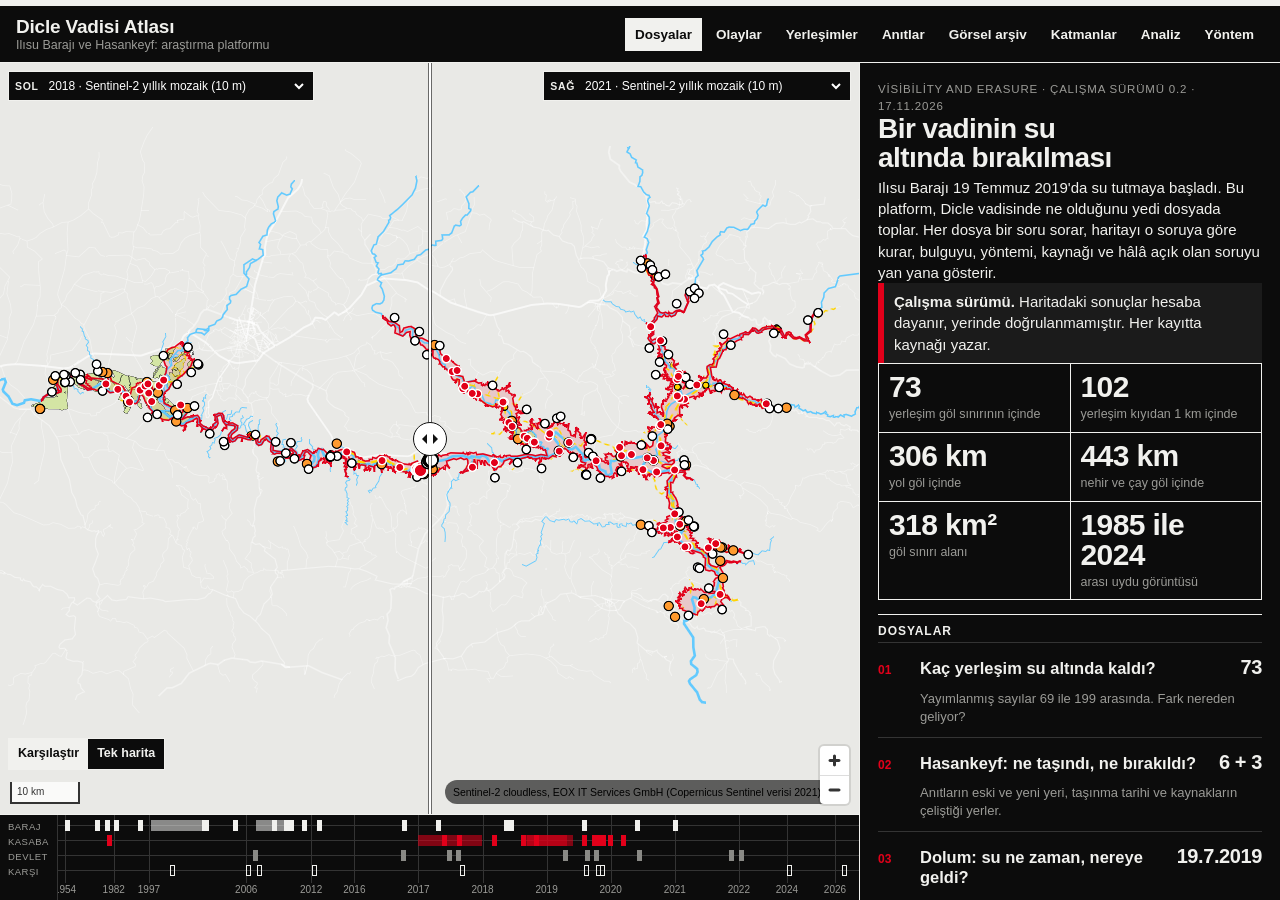
==== harita/index.html @ e5828f81 "Onbellek surumu Co-Authored-By: Claude Fable 5.2 <noreply@anthropic.com> Claude-Session: https://cla" ====
<!DOCTYPE html>
<html lang="tr">
<head>
<meta charset="utf-8">
<meta name="viewport" content="width=device-width, initial-scale=1">
<meta name="robots" content="noindex, nofollow, noarchive">
<meta name="googlebot" content="noindex, nofollow">
<title>Dicle Vadisi Atlası: Ilısu ve Hasankeyf, önce ve sonra</title>
<meta name="description" content="Ilısu Barajı'nın Dicle vadisinde su altında bıraktığı yerleşimler, yollar, tarım alanları ve arkeolojik alanlar. Uydu görüntüleriyle önce ve sonra karşılaştırması.">
<link rel="stylesheet" href="vendor/maplibre-gl.css">
<link rel="stylesheet" href="style.css?v=2">
</head>
<body>
<header class="top">
  <div class="brand"><b>Dicle Vadisi Atlası</b><span>Ilısu Barajı ve Hasankeyf: araştırma platformu</span></div>
  <nav id="nav" aria-label="Bölümler">
    <a href="#dosyalar">Dosyalar</a><a href="#olaylar">Olaylar</a><a href="#yerlesimler">Yerleşimler</a><a href="#anitlar">Anıtlar</a><a href="#arsiv">Görsel arşiv</a><a href="#katmanlar">Katmanlar</a><a href="#analiz">Analiz</a><a href="#kaynaklar">Yöntem</a>
  </nav>
</header>

<main class="app">
  <section class="mapwrap" aria-label="Harita">
    <div id="maps">
      <div id="mapA" class="map"></div>
      <div id="mapB" class="map"></div>
      <div id="split" role="slider" aria-label="Önce ve sonra ayırıcı" tabindex="0"><i></i></div>
      <div class="tag tagA"><label for="imA">Sol</label><select id="imA"></select></div>
      <div class="tag tagB"><label for="imB">Sağ</label><select id="imB"></select></div>
      <div class="mode"><button type="button" id="m-kars" aria-pressed="true">Karşılaştır</button><button type="button" id="m-tek" aria-pressed="false">Tek harita</button></div>
    </div>
    <div id="zc" aria-label="Zaman çizgisi"><div id="zc-lab"></div><div id="zc-in"></div></div>
  </section>

  <aside class="side" id="side">
    <section id="kart" class="kart" hidden></section>
    <section id="p-dosyalar" class="panel">
      <div id="d-liste">
        <p class="eyebrow">Visibility and Erasure · Çalışma sürümü 0.2 · 17.11.2026</p>
        <h1>Bir vadinin su altında bırakılması</h1>
        <p>Ilısu Barajı 19 Temmuz 2019'da su tutmaya başladı. Bu platform, Dicle vadisinde ne olduğunu yedi dosyada toplar. Her dosya bir soru sorar, haritayı o soruya göre kurar, bulguyu, yöntemi, kaynağı ve hâlâ açık olan soruyu yan yana gösterir.</p>
        <p class="warn"><b>Çalışma sürümü.</b> Haritadaki sonuçlar hesaba dayanır, yerinde doğrulanmamıştır. Her kayıtta kaynağı yazar.</p>
        <div id="ozet" class="nums"></div>
        <h2>Dosyalar</h2>
        <div id="dos" class="dos"></div>
        <h2>Yerler</h2>
        <div id="tur" class="chips"></div>
      </div>
      <div id="d-detay" hidden></div>
    </section>

    <section id="p-olaylar" class="panel" hidden>
      <h1>Olaylar</h1>
      <p class="small">1954'ten bugüne tarihli ve kaynaklı kayıtlar. Bir olaya dokununca harita o yere ve o yılın görüntüsüne geçer. Aynı kayıtlar haritanın altındaki zaman çizgisinde durur.</p>
      <div id="o-serit" class="chips"></div>
      <ol id="o-liste" class="kron"></ol>
      <ol id="kron" hidden></ol>
    </section>

    <section id="p-anitlar" class="panel" hidden>
      <h1>Anıtlar</h1>
      <p class="small">Hasankeyf'te taşınan, kısmen taşınan ve yerinde bırakılan yapılar. Kırmızı nokta eski yer, beyaz nokta yeni yer, çizgi taşınma hattı.</p>
      <div id="an-ozet" class="nums"></div>
      <h2>Taşınma mesafesi, kuş uçuşu</h2><div id="an-mes" class="bars"></div>
      <h2>Taşınan ve bırakılan yapılar</h2><ul id="an-liste" class="liste"></ul>
      <h2>Yerinde kalan alanlar ve yapılar</h2><ul id="an-yer" class="liste"></ul>
    </section>

    <section id="p-arsiv" class="panel" hidden>
      <h1>Görsel arşiv</h1>
      <p class="small">Baraj ve Hasankeyf üzerine üretilmiş görüntülerin kaydı: devletin tanıtım filmleri, basın fotoğrafları, aktivist ve sanatçı işleri, uydu görüntüleri. Küçük görseller yalnızca tanıma amaçlıdır, hakları üreticilerine aittir.</p>
      <div class="filters">
        <input id="k-ara" type="search" placeholder="Başlık, üretici ya da not ara" aria-label="Arşivde ara">
        <select id="k-kat" aria-label="Küme"><option value="">Bütün kümeler</option></select>
        <select id="k-don" aria-label="Dönem"><option value="">Bütün yıllar</option><option value="0-2005">2005 ve öncesi</option><option value="2006-2016">2006 ile 2016</option><option value="2017-2018">2017 ile 2018</option><option value="2019-2020">2019 ile 2020</option><option value="2021-2100">2021 ve sonrası</option></select>
      </div>
      <p class="small" id="k-say"></p>
      <div id="k-grid" class="grid"></div>
      <button type="button" id="k-daha" class="btn">Daha fazla göster</button>
    </section>

    <section id="p-katmanlar" class="panel" hidden>
      <h1>Katmanlar</h1>
      <h2>Veri katmanları</h2>
      <div id="katlist" class="katlist"></div>
      <h2>Uydu görüntüsü ve altlık</h2>
      <p class="small">Sol ve sağ taraf için ayrı ayrı seçilir. Haritanın üstündeki menülerle aynıdır.</p>
      <div id="imlist" class="imlist"></div>
    </section>

    <section id="p-yerlesimler" class="panel" hidden>
      <h1>Yerleşimler</h1>
      <div class="filters">
        <input id="ara" type="search" placeholder="Ad ya da eski ad ara" aria-label="Yerleşim ara">
        <select id="f-il" aria-label="İl"><option value="">Bütün iller</option></select>
        <select id="f-r" aria-label="Göle göre konum"><option value="gol_icinde">Göl sınırı içinde</option><option value="kiyi_1km">Kıyıdan 1 km içinde</option><option value="kiyi_3km">1 ile 3 km arası</option><option value="">Hepsi</option></select>
      </div>
      <p class="small" id="say"></p>
      <ul id="liste" class="liste"></ul>
    </section>

    <section id="p-analiz" class="panel" hidden>
      <h1>Analiz</h1>
      <h2>Göl sınırı içindeki yerleşimler, illere göre</h2><div id="a-il" class="bars"></div>
      <h2>Arazi yüksekliği dağılımı</h2><p class="small">Göl sınırı içindeki yerleşim noktalarının dolum öncesi arazi yüksekliği. Normal su kotu 525 m.</p><div id="a-h" class="bars"></div>
      <h2>Göl sınırı içinde su yüzeyi, yıllara göre</h2><p class="small">Kaba tahmin. Sentinel-2 yıllık mozaiklerinde göl sınırı içindeki koyu yüzeyin payı ölçüldü. Dolumdan önceki yüzde 8 ile 9, nehir yatağı ve gölgelerdir. 2019 mozaiği ağırlıklı olarak dolum öncesi karelerden oluşur. 2021'deki düşüş kurak yılla uyumlu görünüyor. Yıllık mozaik tek bir günü göstermez, kesin ölçüm için tarihli görüntü ve kızılötesi bant gerekir.</p><div id="a-suyil" class="bars"></div>
      <h2>Göl içinde kalan su yolları</h2><div id="a-su" class="bars"></div>
      <h2>Göl içinde kalan yollar</h2><p class="small">Ağustos 2022 haritasında hâlâ çizili duran yolların göl sınırı içindeki uzunluğu.</p><div id="a-yol" class="bars"></div>
      <h2>Göl içinde kalan arazi kullanımı</h2><p class="small">Haritalanmış alanlar. Gerçek kayıp bundan büyüktür, çünkü her tarla çizilmiş değil.</p><div id="a-arazi" class="bars"></div>
      <h2>Görsel arşiv, kümelere göre</h2><div id="a-kkat" class="bars"></div>
      <h2>Görsel arşiv, dönemlere göre</h2><p class="small">Tarihi bilinen kayıtlar.</p><div id="a-kdon" class="bars"></div>
      <h2>Olaylar, şeritlere göre</h2><div id="a-oser" class="bars"></div>
      <h2>Kaç yerleşim etkilendi? Kaynaklar uyuşmuyor</h2>
      <p class="small">Aynı baraj için yayımlanmış sayılar. Fark, neyin yerleşim sayıldığına ve boşaltılmış köylerin sayıma girip girmediğine bağlı.</p>
      <table class="tbl" id="a-say"></table>
    </section>

    <section id="p-kaynaklar" class="panel" hidden>
      <h1>Yöntem ve kaynaklar</h1>
      <h2>Yöntem</h2>
      <p>Göl sınırı poligonu, yerleşim noktaları ve harita katmanlarıyla kesiştirildi. Her yerleşim için sınırın içinde mi, değilse sınıra kaç metre uzakta olduğu hesaplandı. Yollar ve su yolları için sınır içinde kalan uzunluk, alanlar için içeride kalan pay hesaplandı.</p>
      <h2>Sınırlar</h2>
      <ul>
        <li>Yerleşim koordinatları eski topoğrafik haritalardan derlenmiştir, bir kısmı 1 km'ye kadar kayabilir.</li>
        <li>Aynı köy iki ayrı adla iki kez geçebilir. Mezralar ve terk edilmiş yerler de sayılır.</li>
        <li>Diğer adlar derleme veridir. Dil ve köken bilgisi içermez.</li>
        <li>Göl sınırı katmanının kaynağı belirsizdir. Hesaplanan alanı 318 km², resmi rakam 313 km².</li>
        <li>Yol ve arazi katmanları gönüllü haritalamaya dayanır, eksiktir.</li>
        <li>Anıt konumları gönüllü haritalamadan alınmıştır, yerinde doğrulanmamıştır.</li>
        <li>Olay tarihleri yayımlanmış kaynaklardan derlenmiştir. Kaynakların uyuşmadığı yerde kayıtta not vardır.</li>
        <li>Görüşmeler ve araştırmacının saha konumları, onay süreci tamamlanana kadar yayımlanmaz.</li>
        <li>Yüksek çözünürlüklü arşiv görüntülerinde tarih, görüntünün çekim tarihi değil yayın tarihidir.</li>
      </ul>
      <h2>Veri kaynakları</h2>
      <ul id="src"></ul>
      <h2>Künye</h2>
      <p>Yelta Köm, doktora araştırması, Bauhaus-Universität Weimar. Atlas çalışma sürümüdür, atıf yapmadan önce yazara danışın.</p>
    </section>
  </aside>
</main>

<script src="vendor/maplibre-gl.js"></script>
<script src="app.js?v=2"></script>
<script src="platform.js?v=2"></script>
</body>
</html>
---- harita/vendor/maplibre-gl.css ----
.maplibregl-map{font:12px/20px Helvetica Neue,Arial,Helvetica,sans-serif;overflow:hidden;position:relative;-webkit-tap-highlight-color:rgb(0 0 0/0)}.maplibregl-canvas{left:0;position:absolute;top:0}.maplibregl-map:fullscreen{height:100%;width:100%}.maplibregl-ctrl-group button.maplibregl-ctrl-compass{touch-action:none}.maplibregl-canvas-container.maplibregl-interactive,.maplibregl-ctrl-group button.maplibregl-ctrl-compass{cursor:grab;-webkit-user-select:none;-moz-user-select:none;user-select:none}.maplibregl-canvas-container.maplibregl-interactive.maplibregl-track-pointer{cursor:pointer}.maplibregl-canvas-container.maplibregl-interactive:active,.maplibregl-ctrl-group button.maplibregl-ctrl-compass:active{cursor:grabbing}.maplibregl-canvas-container.maplibregl-touch-zoom-rotate,.maplibregl-canvas-container.maplibregl-touch-zoom-rotate .maplibregl-canvas{touch-action:pan-x pan-y}.maplibregl-canvas-container.maplibregl-touch-drag-pan,.maplibregl-canvas-container.maplibregl-touch-drag-pan .maplibregl-canvas{touch-action:pinch-zoom}.maplibregl-canvas-container.maplibregl-touch-zoom-rotate.maplibregl-touch-drag-pan,.maplibregl-canvas-container.maplibregl-touch-zoom-rotate.maplibregl-touch-drag-pan .maplibregl-canvas{touch-action:none}.maplibregl-canvas-container.maplibregl-touch-drag-pan.maplibregl-cooperative-gestures,.maplibregl-canvas-container.maplibregl-touch-drag-pan.maplibregl-cooperative-gestures .maplibregl-canvas{touch-action:pan-x pan-y}.maplibregl-ctrl-bottom-left,.maplibregl-ctrl-bottom-right,.maplibregl-ctrl-top-left,.maplibregl-ctrl-top-right{pointer-events:none;position:absolute;z-index:2}.maplibregl-ctrl-top-left{left:0;top:0}.maplibregl-ctrl-top-right{right:0;top:0}.maplibregl-ctrl-bottom-left{bottom:0;left:0}.maplibregl-ctrl-bottom-right{bottom:0;right:0}.maplibregl-ctrl{clear:both;pointer-events:auto;transform:translate(0)}.maplibregl-ctrl-top-left .maplibregl-ctrl{float:left;margin:10px 0 0 10px}.maplibregl-ctrl-top-right .maplibregl-ctrl{float:right;margin:10px 10px 0 0}.maplibregl-ctrl-bottom-left .maplibregl-ctrl{float:left;margin:0 0 10px 10px}.maplibregl-ctrl-bottom-right .maplibregl-ctrl{float:right;margin:0 10px 10px 0}.maplibregl-ctrl-group{background:#fff;border-radius:4px}.maplibregl-ctrl-group:not(:empty){box-shadow:0 0 0 2px rgba(0,0,0,.1)}@media (forced-colors:active){.maplibregl-ctrl-group:not(:empty){box-shadow:0 0 0 2px ButtonText}}.maplibregl-ctrl-group button{background-color:transparent;border:0;box-sizing:border-box;cursor:pointer;display:block;height:29px;outline:none;padding:0;width:29px}.maplibregl-ctrl-group button+button{border-top:1px solid #ddd}.maplibregl-ctrl button .maplibregl-ctrl-icon{background-position:50%;background-repeat:no-repeat;display:block;height:100%;width:100%}@media (forced-colors:active){.maplibregl-ctrl-icon{background-color:transparent}.maplibregl-ctrl-group button+button{border-top:1px solid ButtonText}}.maplibregl-ctrl button::-moz-focus-inner{border:0;padding:0}.maplibregl-ctrl-attrib-button:focus,.maplibregl-ctrl-group button:focus{box-shadow:0 0 2px 2px #0096ff}.maplibregl-ctrl button:disabled{cursor:not-allowed}.maplibregl-ctrl button:disabled .maplibregl-ctrl-icon{opacity:.25}.maplibregl-ctrl button:not(:disabled):hover{background-color:rgb(0 0 0/5%)}.maplibregl-ctrl-group button:focus:focus-visible{box-shadow:0 0 2px 2px #0096ff}.maplibregl-ctrl-group button:focus:not(:focus-visible){box-shadow:none}.maplibregl-ctrl-group button:focus:first-child{border-radius:4px 4px 0 0}.maplibregl-ctrl-group button:focus:last-child{border-radius:0 0 4px 4px}.maplibregl-ctrl-group button:focus:only-child{border-radius:inherit}.maplibregl-ctrl button.maplibregl-ctrl-zoom-out .maplibregl-ctrl-icon{background-image:url("data:image/svg+xml;charset=utf-8,%3Csvg xmlns='http://www.w3.org/2000/svg' width='29' height='29' fill='%23333' viewBox='0 0 29 29'%3E%3Cpath d='M10 13c-.75 0-1.5.75-1.5 1.5S9.25 16 10 16h9c.75 0 1.5-.75 1.5-1.5S19.75 13 19 13z'/%3E%3C/svg%3E")}.maplibregl-ctrl button.maplibregl-ctrl-zoom-in .maplibregl-ctrl-icon{background-image:url("data:image/svg+xml;charset=utf-8,%3Csvg xmlns='http://www.w3.org/2000/svg' width='29' height='29' fill='%23333' viewBox='0 0 29 29'%3E%3Cpath d='M14.5 8.5c-.75 0-1.5.75-1.5 1.5v3h-3c-.75 0-1.5.75-1.5 1.5S9.25 16 10 16h3v3c0 .75.75 1.5 1.5 1.5S16 19.75 16 19v-3h3c.75 0 1.5-.75 1.5-1.5S19.75 13 19 13h-3v-3c0-.75-.75-1.5-1.5-1.5'/%3E%3C/svg%3E")}@media (forced-colors:active){.maplibregl-ctrl button.maplibregl-ctrl-zoom-out .maplibregl-ctrl-icon{background-image:url("data:image/svg+xml;charset=utf-8,%3Csvg xmlns='http://www.w3.org/2000/svg' width='29' height='29' fill='%23fff' viewBox='0 0 29 29'%3E%3Cpath d='M10 13c-.75 0-1.5.75-1.5 1.5S9.25 16 10 16h9c.75 0 1.5-.75 1.5-1.5S19.75 13 19 13z'/%3E%3C/svg%3E")}.maplibregl-ctrl button.maplibregl-ctrl-zoom-in .maplibregl-ctrl-icon{background-image:url("data:image/svg+xml;charset=utf-8,%3Csvg xmlns='http://www.w3.org/2000/svg' width='29' height='29' fill='%23fff' viewBox='0 0 29 29'%3E%3Cpath d='M14.5 8.5c-.75 0-1.5.75-1.5 1.5v3h-3c-.75 0-1.5.75-1.5 1.5S9.25 16 10 16h3v3c0 .75.75 1.5 1.5 1.5S16 19.75 16 19v-3h3c.75 0 1.5-.75 1.5-1.5S19.75 13 19 13h-3v-3c0-.75-.75-1.5-1.5-1.5'/%3E%3C/svg%3E")}}@media (forced-colors:active) and (prefers-color-scheme:light){.maplibregl-ctrl button.maplibregl-ctrl-zoom-out .maplibregl-ctrl-icon{background-image:url("data:image/svg+xml;charset=utf-8,%3Csvg xmlns='http://www.w3.org/2000/svg' width='29' height='29' viewBox='0 0 29 29'%3E%3Cpath d='M10 13c-.75 0-1.5.75-1.5 1.5S9.25 16 10 16h9c.75 0 1.5-.75 1.5-1.5S19.75 13 19 13z'/%3E%3C/svg%3E")}.maplibregl-ctrl button.maplibregl-ctrl-zoom-in .maplibregl-ctrl-icon{background-image:url("data:image/svg+xml;charset=utf-8,%3Csvg xmlns='http://www.w3.org/2000/svg' width='29' height='29' viewBox='0 0 29 29'%3E%3Cpath d='M14.5 8.5c-.75 0-1.5.75-1.5 1.5v3h-3c-.75 0-1.5.75-1.5 1.5S9.25 16 10 16h3v3c0 .75.75 1.5 1.5 1.5S16 19.75 16 19v-3h3c.75 0 1.5-.75 1.5-1.5S19.75 13 19 13h-3v-3c0-.75-.75-1.5-1.5-1.5'/%3E%3C/svg%3E")}}.maplibregl-ctrl button.maplibregl-ctrl-fullscreen .maplibregl-ctrl-icon{background-image:url("data:image/svg+xml;charset=utf-8,%3Csvg xmlns='http://www.w3.org/2000/svg' width='29' height='29' fill='%23333' viewBox='0 0 29 29'%3E%3Cpath d='M24 16v5.5c0 1.75-.75 2.5-2.5 2.5H16v-1l3-1.5-4-5.5 1-1 5.5 4 1.5-3zM6 16l1.5 3 5.5-4 1 1-4 5.5 3 1.5v1H7.5C5.75 24 5 23.25 5 21.5V16zm7-11v1l-3 1.5 4 5.5-1 1-5.5-4L6 13H5V7.5C5 5.75 5.75 5 7.5 5zm11 2.5c0-1.75-.75-2.5-2.5-2.5H16v1l3 1.5-4 5.5 1 1 5.5-4 1.5 3h1z'/%3E%3C/svg%3E")}.maplibregl-ctrl button.maplibregl-ctrl-shrink .maplibregl-ctrl-icon{background-image:url("data:image/svg+xml;charset=utf-8,%3Csvg xmlns='http://www.w3.org/2000/svg' width='29' height='29' viewBox='0 0 29 29'%3E%3Cpath d='M18.5 16c-1.75 0-2.5.75-2.5 2.5V24h1l1.5-3 5.5 4 1-1-4-5.5 3-1.5v-1zM13 18.5c0-1.75-.75-2.5-2.5-2.5H5v1l3 1.5L4 24l1 1 5.5-4 1.5 3h1zm3-8c0 1.75.75 2.5 2.5 2.5H24v-1l-3-1.5L25 5l-1-1-5.5 4L17 5h-1zM10.5 13c1.75 0 2.5-.75 2.5-2.5V5h-1l-1.5 3L5 4 4 5l4 5.5L5 12v1z'/%3E%3C/svg%3E")}@media (forced-colors:active){.maplibregl-ctrl button.maplibregl-ctrl-fullscreen .maplibregl-ctrl-icon{background-image:url("data:image/svg+xml;charset=utf-8,%3Csvg xmlns='http://www.w3.org/2000/svg' width='29' height='29' fill='%23fff' viewBox='0 0 29 29'%3E%3Cpath d='M24 16v5.5c0 1.75-.75 2.5-2.5 2.5H16v-1l3-1.5-4-5.5 1-1 5.5 4 1.5-3zM6 16l1.5 3 5.5-4 1 1-4 5.5 3 1.5v1H7.5C5.75 24 5 23.25 5 21.5V16zm7-11v1l-3 1.5 4 5.5-1 1-5.5-4L6 13H5V7.5C5 5.75 5.75 5 7.5 5zm11 2.5c0-1.75-.75-2.5-2.5-2.5H16v1l3 1.5-4 5.5 1 1 5.5-4 1.5 3h1z'/%3E%3C/svg%3E")}.maplibregl-ctrl button.maplibregl-ctrl-shrink .maplibregl-ctrl-icon{background-image:url("data:image/svg+xml;charset=utf-8,%3Csvg xmlns='http://www.w3.org/2000/svg' width='29' height='29' fill='%23fff' viewBox='0 0 29 29'%3E%3Cpath d='M18.5 16c-1.75 0-2.5.75-2.5 2.5V24h1l1.5-3 5.5 4 1-1-4-5.5 3-1.5v-1zM13 18.5c0-1.75-.75-2.5-2.5-2.5H5v1l3 1.5L4 24l1 1 5.5-4 1.5 3h1zm3-8c0 1.75.75 2.5 2.5 2.5H24v-1l-3-1.5L25 5l-1-1-5.5 4L17 5h-1zM10.5 13c1.75 0 2.5-.75 2.5-2.5V5h-1l-1.5 3L5 4 4 5l4 5.5L5 12v1z'/%3E%3C/svg%3E")}}@media (forced-colors:active) and (prefers-color-scheme:light){.maplibregl-ctrl button.maplibregl-ctrl-fullscreen .maplibregl-ctrl-icon{background-image:url("data:image/svg+xml;charset=utf-8,%3Csvg xmlns='http://www.w3.org/2000/svg' width='29' height='29' viewBox='0 0 29 29'%3E%3Cpath d='M24 16v5.5c0 1.75-.75 2.5-2.5 2.5H16v-1l3-1.5-4-5.5 1-1 5.5 4 1.5-3zM6 16l1.5 3 5.5-4 1 1-4 5.5 3 1.5v1H7.5C5.75 24 5 23.25 5 21.5V16zm7-11v1l-3 1.5 4 5.5-1 1-5.5-4L6 13H5V7.5C5 5.75 5.75 5 7.5 5zm11 2.5c0-1.75-.75-2.5-2.5-2.5H16v1l3 1.5-4 5.5 1 1 5.5-4 1.5 3h1z'/%3E%3C/svg%3E")}.maplibregl-ctrl button.maplibregl-ctrl-shrink .maplibregl-ctrl-icon{background-image:url("data:image/svg+xml;charset=utf-8,%3Csvg xmlns='http://www.w3.org/2000/svg' width='29' height='29' viewBox='0 0 29 29'%3E%3Cpath d='M18.5 16c-1.75 0-2.5.75-2.5 2.5V24h1l1.5-3 5.5 4 1-1-4-5.5 3-1.5v-1zM13 18.5c0-1.75-.75-2.5-2.5-2.5H5v1l3 1.5L4 24l1 1 5.5-4 1.5 3h1zm3-8c0 1.75.75 2.5 2.5 2.5H24v-1l-3-1.5L25 5l-1-1-5.5 4L17 5h-1zM10.5 13c1.75 0 2.5-.75 2.5-2.5V5h-1l-1.5 3L5 4 4 5l4 5.5L5 12v1z'/%3E%3C/svg%3E")}}.maplibregl-ctrl button.maplibregl-ctrl-compass .maplibregl-ctrl-icon{background-image:url("data:image/svg+xml;charset=utf-8,%3Csvg xmlns='http://www.w3.org/2000/svg' width='29' height='29' fill='%23333' viewBox='0 0 29 29'%3E%3Cpath d='m10.5 14 4-8 4 8z'/%3E%3Cpath fill='%23ccc' d='m10.5 16 4 8 4-8z'/%3E%3C/svg%3E")}@media (forced-colors:active){.maplibregl-ctrl button.maplibregl-ctrl-compass .maplibregl-ctrl-icon{background-image:url("data:image/svg+xml;charset=utf-8,%3Csvg xmlns='http://www.w3.org/2000/svg' width='29' height='29' fill='%23fff' viewBox='0 0 29 29'%3E%3Cpath d='m10.5 14 4-8 4 8z'/%3E%3Cpath fill='%23ccc' d='m10.5 16 4 8 4-8z'/%3E%3C/svg%3E")}}@media (forced-colors:active) and (prefers-color-scheme:light){.maplibregl-ctrl button.maplibregl-ctrl-compass .maplibregl-ctrl-icon{background-image:url("data:image/svg+xml;charset=utf-8,%3Csvg xmlns='http://www.w3.org/2000/svg' width='29' height='29' viewBox='0 0 29 29'%3E%3Cpath d='m10.5 14 4-8 4 8z'/%3E%3Cpath fill='%23ccc' d='m10.5 16 4 8 4-8z'/%3E%3C/svg%3E")}}.maplibregl-ctrl button.maplibregl-ctrl-terrain .maplibregl-ctrl-icon{background-image:url("data:image/svg+xml;charset=utf-8,%3Csvg xmlns='http://www.w3.org/2000/svg' width='22' height='22' fill='%23333' viewBox='0 0 22 22'%3E%3Cpath d='m1.754 13.406 4.453-4.851 3.09 3.09 3.281 3.277.969-.969-3.309-3.312 3.844-4.121 6.148 6.886h1.082v-.855l-7.207-8.07-4.84 5.187L6.169 6.57l-5.48 5.965v.871ZM.688 16.844h20.625v1.375H.688Zm0 0'/%3E%3C/svg%3E")}.maplibregl-ctrl button.maplibregl-ctrl-terrain-enabled .maplibregl-ctrl-icon{background-image:url("data:image/svg+xml;charset=utf-8,%3Csvg xmlns='http://www.w3.org/2000/svg' width='22' height='22' fill='%2333b5e5' viewBox='0 0 22 22'%3E%3Cpath d='m1.754 13.406 4.453-4.851 3.09 3.09 3.281 3.277.969-.969-3.309-3.312 3.844-4.121 6.148 6.886h1.082v-.855l-7.207-8.07-4.84 5.187L6.169 6.57l-5.48 5.965v.871ZM.688 16.844h20.625v1.375H.688Zm0 0'/%3E%3C/svg%3E")}.maplibregl-ctrl button.maplibregl-ctrl-geolocate .maplibregl-ctrl-icon{background-image:url("data:image/svg+xml;charset=utf-8,%3Csvg xmlns='http://www.w3.org/2000/svg' width='29' height='29' fill='%23333' viewBox='0 0 20 20'%3E%3Cpath d='M10 4C9 4 9 5 9 5v.1A5 5 0 0 0 5.1 9H5s-1 0-1 1 1 1 1 1h.1A5 5 0 0 0 9 14.9v.1s0 1 1 1 1-1 1-1v-.1a5 5 0 0 0 3.9-3.9h.1s1 0 1-1-1-1-1-1h-.1A5 5 0 0 0 11 5.1V5s0-1-1-1m0 2.5a3.5 3.5 0 1 1 0 7 3.5 3.5 0 1 1 0-7'/%3E%3Ccircle cx='10' cy='10' r='2'/%3E%3C/svg%3E")}.maplibregl-ctrl button.maplibregl-ctrl-geolocate:disabled .maplibregl-ctrl-icon{background-image:url("data:image/svg+xml;charset=utf-8,%3Csvg xmlns='http://www.w3.org/2000/svg' width='29' height='29' fill='%23aaa' viewBox='0 0 20 20'%3E%3Cpath d='M10 4C9 4 9 5 9 5v.1A5 5 0 0 0 5.1 9H5s-1 0-1 1 1 1 1 1h.1A5 5 0 0 0 9 14.9v.1s0 1 1 1 1-1 1-1v-.1a5 5 0 0 0 3.9-3.9h.1s1 0 1-1-1-1-1-1h-.1A5 5 0 0 0 11 5.1V5s0-1-1-1m0 2.5a3.5 3.5 0 1 1 0 7 3.5 3.5 0 1 1 0-7'/%3E%3Ccircle cx='10' cy='10' r='2'/%3E%3Cpath fill='red' d='m14 5 1 1-9 9-1-1z'/%3E%3C/svg%3E")}.maplibregl-ctrl button.maplibregl-ctrl-geolocate.maplibregl-ctrl-geolocate-active .maplibregl-ctrl-icon{background-image:url("data:image/svg+xml;charset=utf-8,%3Csvg xmlns='http://www.w3.org/2000/svg' width='29' height='29' fill='%2333b5e5' viewBox='0 0 20 20'%3E%3Cpath d='M10 4C9 4 9 5 9 5v.1A5 5 0 0 0 5.1 9H5s-1 0-1 1 1 1 1 1h.1A5 5 0 0 0 9 14.9v.1s0 1 1 1 1-1 1-1v-.1a5 5 0 0 0 3.9-3.9h.1s1 0 1-1-1-1-1-1h-.1A5 5 0 0 0 11 5.1V5s0-1-1-1m0 2.5a3.5 3.5 0 1 1 0 7 3.5 3.5 0 1 1 0-7'/%3E%3Ccircle cx='10' cy='10' r='2'/%3E%3C/svg%3E")}.maplibregl-ctrl button.maplibregl-ctrl-geolocate.maplibregl-ctrl-geolocate-active-error .maplibregl-ctrl-icon{background-image:url("data:image/svg+xml;charset=utf-8,%3Csvg xmlns='http://www.w3.org/2000/svg' width='29' height='29' fill='%23e58978' viewBox='0 0 20 20'%3E%3Cpath d='M10 4C9 4 9 5 9 5v.1A5 5 0 0 0 5.1 9H5s-1 0-1 1 1 1 1 1h.1A5 5 0 0 0 9 14.9v.1s0 1 1 1 1-1 1-1v-.1a5 5 0 0 0 3.9-3.9h.1s1 0 1-1-1-1-1-1h-.1A5 5 0 0 0 11 5.1V5s0-1-1-1m0 2.5a3.5 3.5 0 1 1 0 7 3.5 3.5 0 1 1 0-7'/%3E%3Ccircle cx='10' cy='10' r='2'/%3E%3C/svg%3E")}.maplibregl-ctrl button.maplibregl-ctrl-geolocate.maplibregl-ctrl-geolocate-background .maplibregl-ctrl-icon{background-image:url("data:image/svg+xml;charset=utf-8,%3Csvg xmlns='http://www.w3.org/2000/svg' width='29' height='29' fill='%2333b5e5' viewBox='0 0 20 20'%3E%3Cpath d='M10 4C9 4 9 5 9 5v.1A5 5 0 0 0 5.1 9H5s-1 0-1 1 1 1 1 1h.1A5 5 0 0 0 9 14.9v.1s0 1 1 1 1-1 1-1v-.1a5 5 0 0 0 3.9-3.9h.1s1 0 1-1-1-1-1-1h-.1A5 5 0 0 0 11 5.1V5s0-1-1-1m0 2.5a3.5 3.5 0 1 1 0 7 3.5 3.5 0 1 1 0-7'/%3E%3C/svg%3E")}.maplibregl-ctrl button.maplibregl-ctrl-geolocate.maplibregl-ctrl-geolocate-background-error .maplibregl-ctrl-icon{background-image:url("data:image/svg+xml;charset=utf-8,%3Csvg xmlns='http://www.w3.org/2000/svg' width='29' height='29' fill='%23e54e33' viewBox='0 0 20 20'%3E%3Cpath d='M10 4C9 4 9 5 9 5v.1A5 5 0 0 0 5.1 9H5s-1 0-1 1 1 1 1 1h.1A5 5 0 0 0 9 14.9v.1s0 1 1 1 1-1 1-1v-.1a5 5 0 0 0 3.9-3.9h.1s1 0 1-1-1-1-1-1h-.1A5 5 0 0 0 11 5.1V5s0-1-1-1m0 2.5a3.5 3.5 0 1 1 0 7 3.5 3.5 0 1 1 0-7'/%3E%3C/svg%3E")}.maplibregl-ctrl button.maplibregl-ctrl-geolocate.maplibregl-ctrl-geolocate-waiting .maplibregl-ctrl-icon{animation:maplibregl-spin 2s linear infinite}@media (forced-colors:active){.maplibregl-ctrl button.maplibregl-ctrl-geolocate .maplibregl-ctrl-icon{background-image:url("data:image/svg+xml;charset=utf-8,%3Csvg xmlns='http://www.w3.org/2000/svg' width='29' height='29' fill='%23fff' viewBox='0 0 20 20'%3E%3Cpath d='M10 4C9 4 9 5 9 5v.1A5 5 0 0 0 5.1 9H5s-1 0-1 1 1 1 1 1h.1A5 5 0 0 0 9 14.9v.1s0 1 1 1 1-1 1-1v-.1a5 5 0 0 0 3.9-3.9h.1s1 0 1-1-1-1-1-1h-.1A5 5 0 0 0 11 5.1V5s0-1-1-1m0 2.5a3.5 3.5 0 1 1 0 7 3.5 3.5 0 1 1 0-7'/%3E%3Ccircle cx='10' cy='10' r='2'/%3E%3C/svg%3E")}.maplibregl-ctrl button.maplibregl-ctrl-geolocate:disabled .maplibregl-ctrl-icon{background-image:url("data:image/svg+xml;charset=utf-8,%3Csvg xmlns='http://www.w3.org/2000/svg' width='29' height='29' fill='%23999' viewBox='0 0 20 20'%3E%3Cpath d='M10 4C9 4 9 5 9 5v.1A5 5 0 0 0 5.1 9H5s-1 0-1 1 1 1 1 1h.1A5 5 0 0 0 9 14.9v.1s0 1 1 1 1-1 1-1v-.1a5 5 0 0 0 3.9-3.9h.1s1 0 1-1-1-1-1-1h-.1A5 5 0 0 0 11 5.1V5s0-1-1-1m0 2.5a3.5 3.5 0 1 1 0 7 3.5 3.5 0 1 1 0-7'/%3E%3Ccircle cx='10' cy='10' r='2'/%3E%3Cpath fill='red' d='m14 5 1 1-9 9-1-1z'/%3E%3C/svg%3E")}.maplibregl-ctrl button.maplibregl-ctrl-geolocate.maplibregl-ctrl-geolocate-active .maplibregl-ctrl-icon{background-image:url("data:image/svg+xml;charset=utf-8,%3Csvg xmlns='http://www.w3.org/2000/svg' width='29' height='29' fill='%2333b5e5' viewBox='0 0 20 20'%3E%3Cpath d='M10 4C9 4 9 5 9 5v.1A5 5 0 0 0 5.1 9H5s-1 0-1 1 1 1 1 1h.1A5 5 0 0 0 9 14.9v.1s0 1 1 1 1-1 1-1v-.1a5 5 0 0 0 3.9-3.9h.1s1 0 1-1-1-1-1-1h-.1A5 5 0 0 0 11 5.1V5s0-1-1-1m0 2.5a3.5 3.5 0 1 1 0 7 3.5 3.5 0 1 1 0-7'/%3E%3Ccircle cx='10' cy='10' r='2'/%3E%3C/svg%3E")}.maplibregl-ctrl button.maplibregl-ctrl-geolocate.maplibregl-ctrl-geolocate-active-error .maplibregl-ctrl-icon{background-image:url("data:image/svg+xml;charset=utf-8,%3Csvg xmlns='http://www.w3.org/2000/svg' width='29' height='29' fill='%23e58978' viewBox='0 0 20 20'%3E%3Cpath d='M10 4C9 4 9 5 9 5v.1A5 5 0 0 0 5.1 9H5s-1 0-1 1 1 1 1 1h.1A5 5 0 0 0 9 14.9v.1s0 1 1 1 1-1 1-1v-.1a5 5 0 0 0 3.9-3.9h.1s1 0 1-1-1-1-1-1h-.1A5 5 0 0 0 11 5.1V5s0-1-1-1m0 2.5a3.5 3.5 0 1 1 0 7 3.5 3.5 0 1 1 0-7'/%3E%3Ccircle cx='10' cy='10' r='2'/%3E%3C/svg%3E")}.maplibregl-ctrl button.maplibregl-ctrl-geolocate.maplibregl-ctrl-geolocate-background .maplibregl-ctrl-icon{background-image:url("data:image/svg+xml;charset=utf-8,%3Csvg xmlns='http://www.w3.org/2000/svg' width='29' height='29' fill='%2333b5e5' viewBox='0 0 20 20'%3E%3Cpath d='M10 4C9 4 9 5 9 5v.1A5 5 0 0 0 5.1 9H5s-1 0-1 1 1 1 1 1h.1A5 5 0 0 0 9 14.9v.1s0 1 1 1 1-1 1-1v-.1a5 5 0 0 0 3.9-3.9h.1s1 0 1-1-1-1-1-1h-.1A5 5 0 0 0 11 5.1V5s0-1-1-1m0 2.5a3.5 3.5 0 1 1 0 7 3.5 3.5 0 1 1 0-7'/%3E%3C/svg%3E")}.maplibregl-ctrl button.maplibregl-ctrl-geolocate.maplibregl-ctrl-geolocate-background-error .maplibregl-ctrl-icon{background-image:url("data:image/svg+xml;charset=utf-8,%3Csvg xmlns='http://www.w3.org/2000/svg' width='29' height='29' fill='%23e54e33' viewBox='0 0 20 20'%3E%3Cpath d='M10 4C9 4 9 5 9 5v.1A5 5 0 0 0 5.1 9H5s-1 0-1 1 1 1 1 1h.1A5 5 0 0 0 9 14.9v.1s0 1 1 1 1-1 1-1v-.1a5 5 0 0 0 3.9-3.9h.1s1 0 1-1-1-1-1-1h-.1A5 5 0 0 0 11 5.1V5s0-1-1-1m0 2.5a3.5 3.5 0 1 1 0 7 3.5 3.5 0 1 1 0-7'/%3E%3C/svg%3E")}}@media (forced-colors:active) and (prefers-color-scheme:light){.maplibregl-ctrl button.maplibregl-ctrl-geolocate .maplibregl-ctrl-icon{background-image:url("data:image/svg+xml;charset=utf-8,%3Csvg xmlns='http://www.w3.org/2000/svg' width='29' height='29' viewBox='0 0 20 20'%3E%3Cpath d='M10 4C9 4 9 5 9 5v.1A5 5 0 0 0 5.1 9H5s-1 0-1 1 1 1 1 1h.1A5 5 0 0 0 9 14.9v.1s0 1 1 1 1-1 1-1v-.1a5 5 0 0 0 3.9-3.9h.1s1 0 1-1-1-1-1-1h-.1A5 5 0 0 0 11 5.1V5s0-1-1-1m0 2.5a3.5 3.5 0 1 1 0 7 3.5 3.5 0 1 1 0-7'/%3E%3Ccircle cx='10' cy='10' r='2'/%3E%3C/svg%3E")}.maplibregl-ctrl button.maplibregl-ctrl-geolocate:disabled .maplibregl-ctrl-icon{background-image:url("data:image/svg+xml;charset=utf-8,%3Csvg xmlns='http://www.w3.org/2000/svg' width='29' height='29' fill='%23666' viewBox='0 0 20 20'%3E%3Cpath d='M10 4C9 4 9 5 9 5v.1A5 5 0 0 0 5.1 9H5s-1 0-1 1 1 1 1 1h.1A5 5 0 0 0 9 14.9v.1s0 1 1 1 1-1 1-1v-.1a5 5 0 0 0 3.9-3.9h.1s1 0 1-1-1-1-1-1h-.1A5 5 0 0 0 11 5.1V5s0-1-1-1m0 2.5a3.5 3.5 0 1 1 0 7 3.5 3.5 0 1 1 0-7'/%3E%3Ccircle cx='10' cy='10' r='2'/%3E%3Cpath fill='red' d='m14 5 1 1-9 9-1-1z'/%3E%3C/svg%3E")}}@keyframes maplibregl-spin{0%{transform:rotate(0deg)}to{transform:rotate(1turn)}}a.maplibregl-ctrl-logo{background-image:url("data:image/svg+xml;charset=utf-8,%3Csvg xmlns='http://www.w3.org/2000/svg' width='88' height='23' fill='none'%3E%3Cpath fill='%23000' fill-opacity='.4' fill-rule='evenodd' d='M17.408 16.796h-1.827l2.501-12.095h.198l3.324 6.533.988 2.19.988-2.19 3.258-6.533h.181l2.6 12.095h-1.81l-1.218-5.644-.362-1.71-.658 1.71-2.929 5.644h-.098l-2.914-5.644-.757-1.71-.345 1.71zm1.958-3.42-.726 3.663a1.255 1.255 0 0 1-1.232 1.011h-1.827a1.255 1.255 0 0 1-1.229-1.509l2.501-12.095a1.255 1.255 0 0 1 1.23-1.001h.197a1.25 1.25 0 0 1 1.12.685l3.19 6.273 3.125-6.263a1.25 1.25 0 0 1 1.123-.695h.181a1.255 1.255 0 0 1 1.227.991l1.443 6.71a5 5 0 0 1 .314-.787l.009-.016a4.6 4.6 0 0 1 1.777-1.887c.782-.46 1.668-.667 2.611-.667a4.6 4.6 0 0 1 1.7.32l.306.134c.21-.16.474-.256.759-.256h1.694a1.255 1.255 0 0 1 1.212.925 1.255 1.255 0 0 1 1.212-.925h1.711c.284 0 .545.094.755.252.613-.3 1.312-.45 2.075-.45 1.356 0 2.557.445 3.482 1.4q.47.48.763 1.064V4.701a1.255 1.255 0 0 1 1.255-1.255h1.86A1.255 1.255 0 0 1 54.44 4.7v9.194h2.217c.19 0 .37.043.532.118v-4.77c0-.356.147-.678.385-.906a2.42 2.42 0 0 1-.682-1.71c0-.665.267-1.253.735-1.7a2.45 2.45 0 0 1 1.722-.674 2.43 2.43 0 0 1 1.705.675q.318.302.504.683V4.7a1.255 1.255 0 0 1 1.255-1.255h1.744A1.255 1.255 0 0 1 65.812 4.7v3.335a4.8 4.8 0 0 1 1.526-.246c.938 0 1.817.214 2.59.69a4.47 4.47 0 0 1 1.67 1.743v-.98a1.255 1.255 0 0 1 1.256-1.256h1.777c.233 0 .451.064.639.174a3.4 3.4 0 0 1 1.567-.372c.346 0 .861.02 1.285.232a1.25 1.25 0 0 1 .689 1.004 4.7 4.7 0 0 1 .853-.588c.795-.44 1.675-.647 2.61-.647 1.385 0 2.65.39 3.525 1.396.836.938 1.168 2.173 1.168 3.528q-.001.515-.056 1.051a1.255 1.255 0 0 1-.947 1.09l.408.952a1.255 1.255 0 0 1-.477 1.552c-.418.268-.92.463-1.458.612-.613.171-1.304.244-2.049.244-1.06 0-2.043-.207-2.886-.698l-.015-.008c-.798-.48-1.419-1.135-1.818-1.963l-.004-.008a5.8 5.8 0 0 1-.548-2.512q0-.429.053-.843a1.3 1.3 0 0 1-.333-.086l-.166-.004c-.223 0-.426.062-.643.228-.03.024-.142.139-.142.59v3.883a1.255 1.255 0 0 1-1.256 1.256h-1.777a1.255 1.255 0 0 1-1.256-1.256V15.69l-.032.057a4.8 4.8 0 0 1-1.86 1.833 5.04 5.04 0 0 1-2.484.634 4.5 4.5 0 0 1-1.935-.424 1.25 1.25 0 0 1-.764.258h-1.71a1.255 1.255 0 0 1-1.256-1.255V7.687a2.4 2.4 0 0 1-.428.625c.253.23.412.561.412.93v7.553a1.255 1.255 0 0 1-1.256 1.255h-1.843a1.25 1.25 0 0 1-.894-.373c-.228.23-.544.373-.894.373H51.32a1.255 1.255 0 0 1-1.256-1.255v-1.251l-.061.117a4.7 4.7 0 0 1-1.782 1.884 4.77 4.77 0 0 1-2.485.67 5.6 5.6 0 0 1-1.485-.188l.009 2.764a1.255 1.255 0 0 1-1.255 1.259h-1.729a1.255 1.255 0 0 1-1.255-1.255v-3.537a1.255 1.255 0 0 1-1.167.793h-1.679a1.25 1.25 0 0 1-.77-.263 4.5 4.5 0 0 1-1.945.429c-.885 0-1.724-.21-2.495-.632l-.017-.01a5 5 0 0 1-1.081-.836 1.255 1.255 0 0 1-1.254 1.312h-1.81a1.255 1.255 0 0 1-1.228-.99l-.782-3.625-2.044 3.939a1.25 1.25 0 0 1-1.115.676h-.098a1.25 1.25 0 0 1-1.116-.68l-2.061-3.994zM35.92 16.63l.207-.114.223-.15q.493-.356.735-.785l.061-.118.033 1.332h1.678V9.242h-1.694l-.033 1.267q-.133-.329-.526-.658l-.032-.028a3.2 3.2 0 0 0-.668-.428l-.27-.12a3.3 3.3 0 0 0-1.235-.23q-1.136-.001-1.974.493a3.36 3.36 0 0 0-1.3 1.382q-.445.89-.444 2.074 0 1.2.51 2.107a3.8 3.8 0 0 0 1.382 1.381 3.9 3.9 0 0 0 1.893.477q.795 0 1.455-.33zm-2.789-5.38q-.576.675-.575 1.762 0 1.102.559 1.794.576.675 1.645.675a2.25 2.25 0 0 0 .934-.19 2.2 2.2 0 0 0 .468-.29l.178-.161a2.2 2.2 0 0 0 .397-.561q.244-.5.244-1.15v-.115q0-.708-.296-1.267l-.043-.077a2.2 2.2 0 0 0-.633-.709l-.13-.086-.047-.028a2.1 2.1 0 0 0-1.073-.285q-1.052 0-1.629.692zm2.316 2.706c.163-.17.28-.407.28-.83v-.114c0-.292-.06-.508-.15-.68a.96.96 0 0 0-.353-.389.85.85 0 0 0-.464-.127c-.4 0-.56.114-.664.239l-.01.012c-.148.174-.275.45-.275.945 0 .506.122.801.27.99.097.11.266.224.68.224.303 0 .504-.09.687-.269zm7.545 1.705a2.6 2.6 0 0 0 .331.423q.319.33.755.548l.173.074q.65.255 1.49.255 1.02 0 1.844-.493a3.45 3.45 0 0 0 1.316-1.4q.493-.904.493-2.089 0-1.909-.988-2.913-.988-1.02-2.584-1.02-.898 0-1.575.347a3 3 0 0 0-.415.262l-.199.166a3.4 3.4 0 0 0-.64.82V9.242h-1.712v11.553h1.729l-.017-5.134zm.53-1.138q.206.29.48.5l.155.11.053.034q.51.296 1.119.297 1.07 0 1.645-.675.577-.69.576-1.762 0-1.119-.576-1.777-.558-.675-1.645-.675-.435 0-.835.16a2 2 0 0 0-.284.136 2 2 0 0 0-.363.254 2.2 2.2 0 0 0-.46.569l-.082.162a2.6 2.6 0 0 0-.213 1.072v.115q0 .707.296 1.267l.135.211zm.964-.818a1.1 1.1 0 0 0 .367.385.94.94 0 0 0 .476.118c.423 0 .59-.117.687-.23.159-.194.28-.478.28-.95 0-.53-.133-.8-.266-.952l-.021-.025c-.078-.094-.231-.221-.68-.221a1 1 0 0 0-.503.135l-.012.007a.86.86 0 0 0-.335.343c-.073.133-.132.324-.132.614v.115a1.4 1.4 0 0 0 .14.66zm15.7-6.222q.347-.346.346-.856a1.05 1.05 0 0 0-.345-.79 1.18 1.18 0 0 0-.84-.329q-.51 0-.855.33a1.05 1.05 0 0 0-.346.79q0 .51.346.855.345.346.856.346.51 0 .839-.346zm4.337 9.314.033-1.332q.191.403.59.747l.098.081a4 4 0 0 0 .316.224l.223.122a3.2 3.2 0 0 0 1.44.322 3.8 3.8 0 0 0 1.875-.477 3.5 3.5 0 0 0 1.382-1.366q.527-.89.526-2.09 0-1.184-.444-2.073a3.24 3.24 0 0 0-1.283-1.399q-.823-.51-1.942-.51a3.5 3.5 0 0 0-1.527.344l-.086.043-.165.09a3 3 0 0 0-.33.214q-.432.315-.656.707a2 2 0 0 0-.099.198l.082-1.283V4.701h-1.744v12.095zm.473-2.509a2.5 2.5 0 0 0 .566.7q.117.098.245.18l.144.08a2.1 2.1 0 0 0 .975.232q1.07 0 1.645-.675.576-.69.576-1.778 0-1.102-.576-1.777-.56-.691-1.645-.692a2.2 2.2 0 0 0-1.015.235q-.22.113-.415.282l-.15.142a2.1 2.1 0 0 0-.42.594q-.223.479-.223 1.1v.115q0 .705.293 1.26zm2.616-.293c.157-.191.28-.479.28-.967 0-.51-.13-.79-.276-.961l-.021-.026c-.082-.1-.232-.225-.67-.225a.87.87 0 0 0-.681.279l-.012.011c-.154.155-.274.38-.274.807v.115c0 .285.057.499.144.669a1.1 1.1 0 0 0 .367.405c.137.082.28.123.455.123.423 0 .59-.118.686-.23zm8.266-3.013q.345-.13.724-.14l.069-.002q.493 0 .642.099l.247-1.794q-.196-.099-.717-.099a2.3 2.3 0 0 0-.545.063 2 2 0 0 0-.411.148 2.2 2.2 0 0 0-.4.249 2.5 2.5 0 0 0-.485.499 2.7 2.7 0 0 0-.32.581l-.05.137v-1.48h-1.778v7.553h1.777v-3.884q0-.546.159-.943a1.5 1.5 0 0 1 .466-.636 2.5 2.5 0 0 1 .399-.253 2 2 0 0 1 .224-.099zm9.784 2.656.05-.922q0-1.743-.856-2.698-.838-.97-2.584-.97-1.119-.001-2.007.493a3.46 3.46 0 0 0-1.4 1.382q-.493.906-.493 2.106 0 1.07.428 1.975.428.89 1.332 1.432.906.526 2.255.526.973 0 1.668-.185l.044-.012.135-.04q.613-.184.984-.421l-.542-1.267q-.3.162-.642.274l-.297.087q-.51.131-1.3.131-.954 0-1.497-.444a1.6 1.6 0 0 1-.192-.193q-.366-.44-.512-1.234l-.004-.021zm-5.427-1.256-.003.022h3.752v-.138q-.011-.727-.288-1.118a1 1 0 0 0-.156-.176q-.46-.428-1.316-.428-.986 0-1.494.604-.379.45-.494 1.234zm-27.053 2.77V4.7h-1.86v12.095h5.333V15.15zm7.103-5.908v7.553h-1.843V9.242h1.843z'/%3E%3Cpath fill='%23fff' d='m19.63 11.151-.757-1.71-.345 1.71-1.12 5.644h-1.827L18.083 4.7h.197l3.325 6.533.988 2.19.988-2.19L26.839 4.7h.181l2.6 12.095h-1.81l-1.218-5.644-.362-1.71-.658 1.71-2.93 5.644h-.098l-2.913-5.644zm14.836 5.81q-1.02 0-1.893-.478a3.8 3.8 0 0 1-1.381-1.382q-.51-.906-.51-2.106 0-1.185.444-2.074a3.36 3.36 0 0 1 1.3-1.382q.839-.494 1.974-.494a3.3 3.3 0 0 1 1.234.231 3.3 3.3 0 0 1 .97.575q.396.33.527.659l.033-1.267h1.694v7.553H37.18l-.033-1.332q-.279.593-1.02 1.053a3.17 3.17 0 0 1-1.662.444zm.296-1.482q.938 0 1.58-.642.642-.66.642-1.711v-.115q0-.708-.296-1.267a2.2 2.2 0 0 0-.807-.872 2.1 2.1 0 0 0-1.119-.313q-1.053 0-1.629.692-.575.675-.575 1.76 0 1.103.559 1.795.577.675 1.645.675zm6.521-6.237h1.711v1.4q.906-1.597 2.83-1.597 1.596 0 2.584 1.02.988 1.005.988 2.914 0 1.185-.493 2.09a3.46 3.46 0 0 1-1.316 1.399 3.5 3.5 0 0 1-1.844.493q-.954 0-1.662-.329a2.67 2.67 0 0 1-1.086-.97l.017 5.134h-1.728zm4.048 6.22q1.07 0 1.645-.674.577-.69.576-1.762 0-1.119-.576-1.777-.558-.675-1.645-.675-.592 0-1.12.296-.51.28-.822.823-.296.527-.296 1.234v.115q0 .708.296 1.267.313.543.823.855.51.296 1.119.297z'/%3E%3Cpath fill='%23e1e3e9' d='M51.325 4.7h1.86v10.45h3.473v1.646h-5.333zm7.12 4.542h1.843v7.553h-1.843zm.905-1.415a1.16 1.16 0 0 1-.856-.346 1.17 1.17 0 0 1-.346-.856 1.05 1.05 0 0 1 .346-.79q.346-.329.856-.329.494 0 .839.33a1.05 1.05 0 0 1 .345.79 1.16 1.16 0 0 1-.345.855q-.33.346-.84.346zm7.875 9.133a3.17 3.17 0 0 1-1.662-.444q-.723-.46-1.004-1.053l-.033 1.332h-1.71V4.701h1.743v4.657l-.082 1.283q.279-.658 1.086-1.119a3.5 3.5 0 0 1 1.778-.477q1.119 0 1.942.51a3.24 3.24 0 0 1 1.283 1.4q.445.888.444 2.072 0 1.201-.526 2.09a3.5 3.5 0 0 1-1.382 1.366 3.8 3.8 0 0 1-1.876.477zm-.296-1.481q1.069 0 1.645-.675.577-.69.577-1.778 0-1.102-.577-1.776-.56-.691-1.645-.692a2.12 2.12 0 0 0-1.58.659q-.642.641-.642 1.694v.115q0 .71.296 1.267a2.4 2.4 0 0 0 .807.872 2.1 2.1 0 0 0 1.119.313zm5.927-6.237h1.777v1.481q.263-.757.856-1.217a2.14 2.14 0 0 1 1.349-.46q.527 0 .724.098l-.247 1.794q-.149-.099-.642-.099-.774 0-1.416.494-.626.493-.626 1.58v3.883h-1.777V9.242zm9.534 7.718q-1.35 0-2.255-.526-.904-.543-1.332-1.432a4.6 4.6 0 0 1-.428-1.975q0-1.2.493-2.106a3.46 3.46 0 0 1 1.4-1.382q.889-.495 2.007-.494 1.744 0 2.584.97.855.956.856 2.7 0 .444-.05.92h-5.43q.18 1.005.708 1.45.542.443 1.497.443.79 0 1.3-.131a4 4 0 0 0 .938-.362l.542 1.267q-.411.263-1.119.46-.708.198-1.711.197zm1.596-4.558q.016-1.02-.444-1.432-.46-.428-1.316-.428-1.728 0-1.991 1.86z'/%3E%3Cpath d='M5.074 15.948a.484.657 0 0 0-.486.659v1.84a.484.657 0 0 0 .486.659h4.101a.484.657 0 0 0 .486-.659v-1.84a.484.657 0 0 0-.486-.659zm3.56 1.16H5.617v.838h3.017z' style='fill:%23fff;fill-rule:evenodd;stroke-width:1.03600001'/%3E%3Cg style='stroke-width:1.12603545'%3E%3Cpath d='M-9.408-1.416c-3.833-.025-7.056 2.912-7.08 6.615-.02 3.08 1.653 4.832 3.107 6.268.903.892 1.721 1.74 2.32 2.902l-.525-.004c-.543-.003-.992.304-1.24.639a1.87 1.87 0 0 0-.362 1.121l-.011 1.877c-.003.402.104.787.347 1.125.244.338.688.653 1.23.656l4.142.028c.542.003.99-.306 1.238-.641a1.87 1.87 0 0 0 .363-1.121l.012-1.875a1.87 1.87 0 0 0-.348-1.127c-.243-.338-.688-.653-1.23-.656l-.518-.004c.597-1.145 1.425-1.983 2.348-2.87 1.473-1.414 3.18-3.149 3.2-6.226-.016-3.59-2.923-6.684-6.993-6.707m-.006 1.1v.002c3.274.02 5.92 2.532 5.9 5.6-.017 2.706-1.39 4.026-2.863 5.44-1.034.994-2.118 2.033-2.814 3.633-.018.041-.052.055-.075.065q-.013.004-.02.01a.34.34 0 0 1-.226.084.34.34 0 0 1-.224-.086l-.092-.077c-.699-1.615-1.768-2.669-2.781-3.67-1.454-1.435-2.797-2.762-2.78-5.478.02-3.067 2.7-5.545 5.975-5.523m-.02 2.826c-1.62-.01-2.944 1.315-2.955 2.96-.01 1.646 1.295 2.988 2.916 2.999h.002c1.621.01 2.943-1.316 2.953-2.961.011-1.646-1.294-2.988-2.916-2.998m-.005 1.1c1.017.006 1.829.83 1.822 1.89s-.83 1.874-1.848 1.867c-1.018-.006-1.829-.83-1.822-1.89s.83-1.874 1.848-1.868m-2.155 11.857 4.14.025c.271.002.49.305.487.676l-.013 1.875c-.003.37-.224.67-.495.668l-4.14-.025c-.27-.002-.487-.306-.485-.676l.012-1.875c.003-.37.224-.67.494-.668' style='color:%23000;font-style:normal;font-variant:normal;font-weight:400;font-stretch:normal;font-size:medium;line-height:normal;font-family:sans-serif;font-variant-ligatures:normal;font-variant-position:normal;font-variant-caps:normal;font-variant-numeric:normal;font-variant-alternates:normal;font-feature-settings:normal;text-indent:0;text-align:start;text-decoration:none;text-decoration-line:none;text-decoration-style:solid;text-decoration-color:%23000;letter-spacing:normal;word-spacing:normal;text-transform:none;writing-mode:lr-tb;direction:ltr;text-orientation:mixed;dominant-baseline:auto;baseline-shift:baseline;text-anchor:start;white-space:normal;shape-padding:0;clip-rule:evenodd;display:inline;overflow:visible;visibility:visible;opacity:1;isolation:auto;mix-blend-mode:normal;color-interpolation:sRGB;color-interpolation-filters:linearRGB;solid-color:%23000;solid-opacity:1;vector-effect:none;fill:%23000;fill-opacity:.4;fill-rule:evenodd;stroke:none;stroke-width:2.47727823;stroke-linecap:butt;stroke-linejoin:miter;stroke-miterlimit:4;stroke-dasharray:none;stroke-dashoffset:0;stroke-opacity:1;color-rendering:auto;image-rendering:auto;shape-rendering:auto;text-rendering:auto' transform='translate(15.553 2.85)scale(.88807)'/%3E%3Cpath d='M-9.415-.316C-12.69-.338-15.37 2.14-15.39 5.207c-.017 2.716 1.326 4.041 2.78 5.477 1.013 1 2.081 2.055 2.78 3.67l.092.076a.34.34 0 0 0 .225.086.34.34 0 0 0 .227-.083l.019-.01c.022-.009.057-.024.074-.064.697-1.6 1.78-2.64 2.814-3.634 1.473-1.414 2.847-2.733 2.864-5.44.02-3.067-2.627-5.58-5.901-5.601m-.057 8.784c1.621.011 2.944-1.315 2.955-2.96.01-1.646-1.295-2.988-2.916-2.999-1.622-.01-2.945 1.315-2.955 2.96s1.295 2.989 2.916 3' style='clip-rule:evenodd;fill:%23e1e3e9;fill-opacity:1;fill-rule:evenodd;stroke:none;stroke-width:2.47727823;stroke-miterlimit:4;stroke-dasharray:none;stroke-opacity:.4' transform='translate(15.553 2.85)scale(.88807)'/%3E%3Cpath d='M-11.594 15.465c-.27-.002-.492.297-.494.668l-.012 1.876c-.003.371.214.673.485.675l4.14.027c.271.002.492-.298.495-.668l.012-1.877c.003-.37-.215-.672-.485-.674z' style='clip-rule:evenodd;fill:%23fff;fill-opacity:1;fill-rule:evenodd;stroke:none;stroke-width:2.47727823;stroke-miterlimit:4;stroke-dasharray:none;stroke-opacity:.4' transform='translate(15.553 2.85)scale(.88807)'/%3E%3C/g%3E%3C/svg%3E");background-repeat:no-repeat;cursor:pointer;display:block;height:23px;margin:0 0 -4px -4px;overflow:hidden;width:88px}a.maplibregl-ctrl-logo.maplibregl-compact{width:14px}@media (forced-colors:active){a.maplibregl-ctrl-logo{background-color:transparent;background-image:url("data:image/svg+xml;charset=utf-8,%3Csvg xmlns='http://www.w3.org/2000/svg' width='88' height='23' fill='none'%3E%3Cpath fill='%23000' fill-opacity='.4' fill-rule='evenodd' d='M17.408 16.796h-1.827l2.501-12.095h.198l3.324 6.533.988 2.19.988-2.19 3.258-6.533h.181l2.6 12.095h-1.81l-1.218-5.644-.362-1.71-.658 1.71-2.929 5.644h-.098l-2.914-5.644-.757-1.71-.345 1.71zm1.958-3.42-.726 3.663a1.255 1.255 0 0 1-1.232 1.011h-1.827a1.255 1.255 0 0 1-1.229-1.509l2.501-12.095a1.255 1.255 0 0 1 1.23-1.001h.197a1.25 1.25 0 0 1 1.12.685l3.19 6.273 3.125-6.263a1.25 1.25 0 0 1 1.123-.695h.181a1.255 1.255 0 0 1 1.227.991l1.443 6.71a5 5 0 0 1 .314-.787l.009-.016a4.6 4.6 0 0 1 1.777-1.887c.782-.46 1.668-.667 2.611-.667a4.6 4.6 0 0 1 1.7.32l.306.134c.21-.16.474-.256.759-.256h1.694a1.255 1.255 0 0 1 1.212.925 1.255 1.255 0 0 1 1.212-.925h1.711c.284 0 .545.094.755.252.613-.3 1.312-.45 2.075-.45 1.356 0 2.557.445 3.482 1.4q.47.48.763 1.064V4.701a1.255 1.255 0 0 1 1.255-1.255h1.86A1.255 1.255 0 0 1 54.44 4.7v9.194h2.217c.19 0 .37.043.532.118v-4.77c0-.356.147-.678.385-.906a2.42 2.42 0 0 1-.682-1.71c0-.665.267-1.253.735-1.7a2.45 2.45 0 0 1 1.722-.674 2.43 2.43 0 0 1 1.705.675q.318.302.504.683V4.7a1.255 1.255 0 0 1 1.255-1.255h1.744A1.255 1.255 0 0 1 65.812 4.7v3.335a4.8 4.8 0 0 1 1.526-.246c.938 0 1.817.214 2.59.69a4.47 4.47 0 0 1 1.67 1.743v-.98a1.255 1.255 0 0 1 1.256-1.256h1.777c.233 0 .451.064.639.174a3.4 3.4 0 0 1 1.567-.372c.346 0 .861.02 1.285.232a1.25 1.25 0 0 1 .689 1.004 4.7 4.7 0 0 1 .853-.588c.795-.44 1.675-.647 2.61-.647 1.385 0 2.65.39 3.525 1.396.836.938 1.168 2.173 1.168 3.528q-.001.515-.056 1.051a1.255 1.255 0 0 1-.947 1.09l.408.952a1.255 1.255 0 0 1-.477 1.552c-.418.268-.92.463-1.458.612-.613.171-1.304.244-2.049.244-1.06 0-2.043-.207-2.886-.698l-.015-.008c-.798-.48-1.419-1.135-1.818-1.963l-.004-.008a5.8 5.8 0 0 1-.548-2.512q0-.429.053-.843a1.3 1.3 0 0 1-.333-.086l-.166-.004c-.223 0-.426.062-.643.228-.03.024-.142.139-.142.59v3.883a1.255 1.255 0 0 1-1.256 1.256h-1.777a1.255 1.255 0 0 1-1.256-1.256V15.69l-.032.057a4.8 4.8 0 0 1-1.86 1.833 5.04 5.04 0 0 1-2.484.634 4.5 4.5 0 0 1-1.935-.424 1.25 1.25 0 0 1-.764.258h-1.71a1.255 1.255 0 0 1-1.256-1.255V7.687a2.4 2.4 0 0 1-.428.625c.253.23.412.561.412.93v7.553a1.255 1.255 0 0 1-1.256 1.255h-1.843a1.25 1.25 0 0 1-.894-.373c-.228.23-.544.373-.894.373H51.32a1.255 1.255 0 0 1-1.256-1.255v-1.251l-.061.117a4.7 4.7 0 0 1-1.782 1.884 4.77 4.77 0 0 1-2.485.67 5.6 5.6 0 0 1-1.485-.188l.009 2.764a1.255 1.255 0 0 1-1.255 1.259h-1.729a1.255 1.255 0 0 1-1.255-1.255v-3.537a1.255 1.255 0 0 1-1.167.793h-1.679a1.25 1.25 0 0 1-.77-.263 4.5 4.5 0 0 1-1.945.429c-.885 0-1.724-.21-2.495-.632l-.017-.01a5 5 0 0 1-1.081-.836 1.255 1.255 0 0 1-1.254 1.312h-1.81a1.255 1.255 0 0 1-1.228-.99l-.782-3.625-2.044 3.939a1.25 1.25 0 0 1-1.115.676h-.098a1.25 1.25 0 0 1-1.116-.68l-2.061-3.994zM35.92 16.63l.207-.114.223-.15q.493-.356.735-.785l.061-.118.033 1.332h1.678V9.242h-1.694l-.033 1.267q-.133-.329-.526-.658l-.032-.028a3.2 3.2 0 0 0-.668-.428l-.27-.12a3.3 3.3 0 0 0-1.235-.23q-1.136-.001-1.974.493a3.36 3.36 0 0 0-1.3 1.382q-.445.89-.444 2.074 0 1.2.51 2.107a3.8 3.8 0 0 0 1.382 1.381 3.9 3.9 0 0 0 1.893.477q.795 0 1.455-.33zm-2.789-5.38q-.576.675-.575 1.762 0 1.102.559 1.794.576.675 1.645.675a2.25 2.25 0 0 0 .934-.19 2.2 2.2 0 0 0 .468-.29l.178-.161a2.2 2.2 0 0 0 .397-.561q.244-.5.244-1.15v-.115q0-.708-.296-1.267l-.043-.077a2.2 2.2 0 0 0-.633-.709l-.13-.086-.047-.028a2.1 2.1 0 0 0-1.073-.285q-1.052 0-1.629.692zm2.316 2.706c.163-.17.28-.407.28-.83v-.114c0-.292-.06-.508-.15-.68a.96.96 0 0 0-.353-.389.85.85 0 0 0-.464-.127c-.4 0-.56.114-.664.239l-.01.012c-.148.174-.275.45-.275.945 0 .506.122.801.27.99.097.11.266.224.68.224.303 0 .504-.09.687-.269zm7.545 1.705a2.6 2.6 0 0 0 .331.423q.319.33.755.548l.173.074q.65.255 1.49.255 1.02 0 1.844-.493a3.45 3.45 0 0 0 1.316-1.4q.493-.904.493-2.089 0-1.909-.988-2.913-.988-1.02-2.584-1.02-.898 0-1.575.347a3 3 0 0 0-.415.262l-.199.166a3.4 3.4 0 0 0-.64.82V9.242h-1.712v11.553h1.729l-.017-5.134zm.53-1.138q.206.29.48.5l.155.11.053.034q.51.296 1.119.297 1.07 0 1.645-.675.577-.69.576-1.762 0-1.119-.576-1.777-.558-.675-1.645-.675-.435 0-.835.16a2 2 0 0 0-.284.136 2 2 0 0 0-.363.254 2.2 2.2 0 0 0-.46.569l-.082.162a2.6 2.6 0 0 0-.213 1.072v.115q0 .707.296 1.267l.135.211zm.964-.818a1.1 1.1 0 0 0 .367.385.94.94 0 0 0 .476.118c.423 0 .59-.117.687-.23.159-.194.28-.478.28-.95 0-.53-.133-.8-.266-.952l-.021-.025c-.078-.094-.231-.221-.68-.221a1 1 0 0 0-.503.135l-.012.007a.86.86 0 0 0-.335.343c-.073.133-.132.324-.132.614v.115a1.4 1.4 0 0 0 .14.66zm15.7-6.222q.347-.346.346-.856a1.05 1.05 0 0 0-.345-.79 1.18 1.18 0 0 0-.84-.329q-.51 0-.855.33a1.05 1.05 0 0 0-.346.79q0 .51.346.855.345.346.856.346.51 0 .839-.346zm4.337 9.314.033-1.332q.191.403.59.747l.098.081a4 4 0 0 0 .316.224l.223.122a3.2 3.2 0 0 0 1.44.322 3.8 3.8 0 0 0 1.875-.477 3.5 3.5 0 0 0 1.382-1.366q.527-.89.526-2.09 0-1.184-.444-2.073a3.24 3.24 0 0 0-1.283-1.399q-.823-.51-1.942-.51a3.5 3.5 0 0 0-1.527.344l-.086.043-.165.09a3 3 0 0 0-.33.214q-.432.315-.656.707a2 2 0 0 0-.099.198l.082-1.283V4.701h-1.744v12.095zm.473-2.509a2.5 2.5 0 0 0 .566.7q.117.098.245.18l.144.08a2.1 2.1 0 0 0 .975.232q1.07 0 1.645-.675.576-.69.576-1.778 0-1.102-.576-1.777-.56-.691-1.645-.692a2.2 2.2 0 0 0-1.015.235q-.22.113-.415.282l-.15.142a2.1 2.1 0 0 0-.42.594q-.223.479-.223 1.1v.115q0 .705.293 1.26zm2.616-.293c.157-.191.28-.479.28-.967 0-.51-.13-.79-.276-.961l-.021-.026c-.082-.1-.232-.225-.67-.225a.87.87 0 0 0-.681.279l-.012.011c-.154.155-.274.38-.274.807v.115c0 .285.057.499.144.669a1.1 1.1 0 0 0 .367.405c.137.082.28.123.455.123.423 0 .59-.118.686-.23zm8.266-3.013q.345-.13.724-.14l.069-.002q.493 0 .642.099l.247-1.794q-.196-.099-.717-.099a2.3 2.3 0 0 0-.545.063 2 2 0 0 0-.411.148 2.2 2.2 0 0 0-.4.249 2.5 2.5 0 0 0-.485.499 2.7 2.7 0 0 0-.32.581l-.05.137v-1.48h-1.778v7.553h1.777v-3.884q0-.546.159-.943a1.5 1.5 0 0 1 .466-.636 2.5 2.5 0 0 1 .399-.253 2 2 0 0 1 .224-.099zm9.784 2.656.05-.922q0-1.743-.856-2.698-.838-.97-2.584-.97-1.119-.001-2.007.493a3.46 3.46 0 0 0-1.4 1.382q-.493.906-.493 2.106 0 1.07.428 1.975.428.89 1.332 1.432.906.526 2.255.526.973 0 1.668-.185l.044-.012.135-.04q.613-.184.984-.421l-.542-1.267q-.3.162-.642.274l-.297.087q-.51.131-1.3.131-.954 0-1.497-.444a1.6 1.6 0 0 1-.192-.193q-.366-.44-.512-1.234l-.004-.021zm-5.427-1.256-.003.022h3.752v-.138q-.011-.727-.288-1.118a1 1 0 0 0-.156-.176q-.46-.428-1.316-.428-.986 0-1.494.604-.379.45-.494 1.234zm-27.053 2.77V4.7h-1.86v12.095h5.333V15.15zm7.103-5.908v7.553h-1.843V9.242h1.843z'/%3E%3Cpath fill='%23fff' d='m19.63 11.151-.757-1.71-.345 1.71-1.12 5.644h-1.827L18.083 4.7h.197l3.325 6.533.988 2.19.988-2.19L26.839 4.7h.181l2.6 12.095h-1.81l-1.218-5.644-.362-1.71-.658 1.71-2.93 5.644h-.098l-2.913-5.644zm14.836 5.81q-1.02 0-1.893-.478a3.8 3.8 0 0 1-1.381-1.382q-.51-.906-.51-2.106 0-1.185.444-2.074a3.36 3.36 0 0 1 1.3-1.382q.839-.494 1.974-.494a3.3 3.3 0 0 1 1.234.231 3.3 3.3 0 0 1 .97.575q.396.33.527.659l.033-1.267h1.694v7.553H37.18l-.033-1.332q-.279.593-1.02 1.053a3.17 3.17 0 0 1-1.662.444zm.296-1.482q.938 0 1.58-.642.642-.66.642-1.711v-.115q0-.708-.296-1.267a2.2 2.2 0 0 0-.807-.872 2.1 2.1 0 0 0-1.119-.313q-1.053 0-1.629.692-.575.675-.575 1.76 0 1.103.559 1.795.577.675 1.645.675zm6.521-6.237h1.711v1.4q.906-1.597 2.83-1.597 1.596 0 2.584 1.02.988 1.005.988 2.914 0 1.185-.493 2.09a3.46 3.46 0 0 1-1.316 1.399 3.5 3.5 0 0 1-1.844.493q-.954 0-1.662-.329a2.67 2.67 0 0 1-1.086-.97l.017 5.134h-1.728zm4.048 6.22q1.07 0 1.645-.674.577-.69.576-1.762 0-1.119-.576-1.777-.558-.675-1.645-.675-.592 0-1.12.296-.51.28-.822.823-.296.527-.296 1.234v.115q0 .708.296 1.267.313.543.823.855.51.296 1.119.297z'/%3E%3Cpath fill='%23e1e3e9' d='M51.325 4.7h1.86v10.45h3.473v1.646h-5.333zm7.12 4.542h1.843v7.553h-1.843zm.905-1.415a1.16 1.16 0 0 1-.856-.346 1.17 1.17 0 0 1-.346-.856 1.05 1.05 0 0 1 .346-.79q.346-.329.856-.329.494 0 .839.33a1.05 1.05 0 0 1 .345.79 1.16 1.16 0 0 1-.345.855q-.33.346-.84.346zm7.875 9.133a3.17 3.17 0 0 1-1.662-.444q-.723-.46-1.004-1.053l-.033 1.332h-1.71V4.701h1.743v4.657l-.082 1.283q.279-.658 1.086-1.119a3.5 3.5 0 0 1 1.778-.477q1.119 0 1.942.51a3.24 3.24 0 0 1 1.283 1.4q.445.888.444 2.072 0 1.201-.526 2.09a3.5 3.5 0 0 1-1.382 1.366 3.8 3.8 0 0 1-1.876.477zm-.296-1.481q1.069 0 1.645-.675.577-.69.577-1.778 0-1.102-.577-1.776-.56-.691-1.645-.692a2.12 2.12 0 0 0-1.58.659q-.642.641-.642 1.694v.115q0 .71.296 1.267a2.4 2.4 0 0 0 .807.872 2.1 2.1 0 0 0 1.119.313zm5.927-6.237h1.777v1.481q.263-.757.856-1.217a2.14 2.14 0 0 1 1.349-.46q.527 0 .724.098l-.247 1.794q-.149-.099-.642-.099-.774 0-1.416.494-.626.493-.626 1.58v3.883h-1.777V9.242zm9.534 7.718q-1.35 0-2.255-.526-.904-.543-1.332-1.432a4.6 4.6 0 0 1-.428-1.975q0-1.2.493-2.106a3.46 3.46 0 0 1 1.4-1.382q.889-.495 2.007-.494 1.744 0 2.584.97.855.956.856 2.7 0 .444-.05.92h-5.43q.18 1.005.708 1.45.542.443 1.497.443.79 0 1.3-.131a4 4 0 0 0 .938-.362l.542 1.267q-.411.263-1.119.46-.708.198-1.711.197zm1.596-4.558q.016-1.02-.444-1.432-.46-.428-1.316-.428-1.728 0-1.991 1.86z'/%3E%3Cpath d='M5.074 15.948a.484.657 0 0 0-.486.659v1.84a.484.657 0 0 0 .486.659h4.101a.484.657 0 0 0 .486-.659v-1.84a.484.657 0 0 0-.486-.659zm3.56 1.16H5.617v.838h3.017z' style='fill:%23fff;fill-rule:evenodd;stroke-width:1.03600001'/%3E%3Cg style='stroke-width:1.12603545'%3E%3Cpath d='M-9.408-1.416c-3.833-.025-7.056 2.912-7.08 6.615-.02 3.08 1.653 4.832 3.107 6.268.903.892 1.721 1.74 2.32 2.902l-.525-.004c-.543-.003-.992.304-1.24.639a1.87 1.87 0 0 0-.362 1.121l-.011 1.877c-.003.402.104.787.347 1.125.244.338.688.653 1.23.656l4.142.028c.542.003.99-.306 1.238-.641a1.87 1.87 0 0 0 .363-1.121l.012-1.875a1.87 1.87 0 0 0-.348-1.127c-.243-.338-.688-.653-1.23-.656l-.518-.004c.597-1.145 1.425-1.983 2.348-2.87 1.473-1.414 3.18-3.149 3.2-6.226-.016-3.59-2.923-6.684-6.993-6.707m-.006 1.1v.002c3.274.02 5.92 2.532 5.9 5.6-.017 2.706-1.39 4.026-2.863 5.44-1.034.994-2.118 2.033-2.814 3.633-.018.041-.052.055-.075.065q-.013.004-.02.01a.34.34 0 0 1-.226.084.34.34 0 0 1-.224-.086l-.092-.077c-.699-1.615-1.768-2.669-2.781-3.67-1.454-1.435-2.797-2.762-2.78-5.478.02-3.067 2.7-5.545 5.975-5.523m-.02 2.826c-1.62-.01-2.944 1.315-2.955 2.96-.01 1.646 1.295 2.988 2.916 2.999h.002c1.621.01 2.943-1.316 2.953-2.961.011-1.646-1.294-2.988-2.916-2.998m-.005 1.1c1.017.006 1.829.83 1.822 1.89s-.83 1.874-1.848 1.867c-1.018-.006-1.829-.83-1.822-1.89s.83-1.874 1.848-1.868m-2.155 11.857 4.14.025c.271.002.49.305.487.676l-.013 1.875c-.003.37-.224.67-.495.668l-4.14-.025c-.27-.002-.487-.306-.485-.676l.012-1.875c.003-.37.224-.67.494-.668' style='color:%23000;font-style:normal;font-variant:normal;font-weight:400;font-stretch:normal;font-size:medium;line-height:normal;font-family:sans-serif;font-variant-ligatures:normal;font-variant-position:normal;font-variant-caps:normal;font-variant-numeric:normal;font-variant-alternates:normal;font-feature-settings:normal;text-indent:0;text-align:start;text-decoration:none;text-decoration-line:none;text-decoration-style:solid;text-decoration-color:%23000;letter-spacing:normal;word-spacing:normal;text-transform:none;writing-mode:lr-tb;direction:ltr;text-orientation:mixed;dominant-baseline:auto;baseline-shift:baseline;text-anchor:start;white-space:normal;shape-padding:0;clip-rule:evenodd;display:inline;overflow:visible;visibility:visible;opacity:1;isolation:auto;mix-blend-mode:normal;color-interpolation:sRGB;color-interpolation-filters:linearRGB;solid-color:%23000;solid-opacity:1;vector-effect:none;fill:%23000;fill-opacity:.4;fill-rule:evenodd;stroke:none;stroke-width:2.47727823;stroke-linecap:butt;stroke-linejoin:miter;stroke-miterlimit:4;stroke-dasharray:none;stroke-dashoffset:0;stroke-opacity:1;color-rendering:auto;image-rendering:auto;shape-rendering:auto;text-rendering:auto' transform='translate(15.553 2.85)scale(.88807)'/%3E%3Cpath d='M-9.415-.316C-12.69-.338-15.37 2.14-15.39 5.207c-.017 2.716 1.326 4.041 2.78 5.477 1.013 1 2.081 2.055 2.78 3.67l.092.076a.34.34 0 0 0 .225.086.34.34 0 0 0 .227-.083l.019-.01c.022-.009.057-.024.074-.064.697-1.6 1.78-2.64 2.814-3.634 1.473-1.414 2.847-2.733 2.864-5.44.02-3.067-2.627-5.58-5.901-5.601m-.057 8.784c1.621.011 2.944-1.315 2.955-2.96.01-1.646-1.295-2.988-2.916-2.999-1.622-.01-2.945 1.315-2.955 2.96s1.295 2.989 2.916 3' style='clip-rule:evenodd;fill:%23e1e3e9;fill-opacity:1;fill-rule:evenodd;stroke:none;stroke-width:2.47727823;stroke-miterlimit:4;stroke-dasharray:none;stroke-opacity:.4' transform='translate(15.553 2.85)scale(.88807)'/%3E%3Cpath d='M-11.594 15.465c-.27-.002-.492.297-.494.668l-.012 1.876c-.003.371.214.673.485.675l4.14.027c.271.002.492-.298.495-.668l.012-1.877c.003-.37-.215-.672-.485-.674z' style='clip-rule:evenodd;fill:%23fff;fill-opacity:1;fill-rule:evenodd;stroke:none;stroke-width:2.47727823;stroke-miterlimit:4;stroke-dasharray:none;stroke-opacity:.4' transform='translate(15.553 2.85)scale(.88807)'/%3E%3C/g%3E%3C/svg%3E")}}@media (forced-colors:active) and (prefers-color-scheme:light){a.maplibregl-ctrl-logo{background-image:url("data:image/svg+xml;charset=utf-8,%3Csvg xmlns='http://www.w3.org/2000/svg' width='88' height='23' fill='none'%3E%3Cpath fill='%23000' fill-opacity='.4' fill-rule='evenodd' d='M17.408 16.796h-1.827l2.501-12.095h.198l3.324 6.533.988 2.19.988-2.19 3.258-6.533h.181l2.6 12.095h-1.81l-1.218-5.644-.362-1.71-.658 1.71-2.929 5.644h-.098l-2.914-5.644-.757-1.71-.345 1.71zm1.958-3.42-.726 3.663a1.255 1.255 0 0 1-1.232 1.011h-1.827a1.255 1.255 0 0 1-1.229-1.509l2.501-12.095a1.255 1.255 0 0 1 1.23-1.001h.197a1.25 1.25 0 0 1 1.12.685l3.19 6.273 3.125-6.263a1.25 1.25 0 0 1 1.123-.695h.181a1.255 1.255 0 0 1 1.227.991l1.443 6.71a5 5 0 0 1 .314-.787l.009-.016a4.6 4.6 0 0 1 1.777-1.887c.782-.46 1.668-.667 2.611-.667a4.6 4.6 0 0 1 1.7.32l.306.134c.21-.16.474-.256.759-.256h1.694a1.255 1.255 0 0 1 1.212.925 1.255 1.255 0 0 1 1.212-.925h1.711c.284 0 .545.094.755.252.613-.3 1.312-.45 2.075-.45 1.356 0 2.557.445 3.482 1.4q.47.48.763 1.064V4.701a1.255 1.255 0 0 1 1.255-1.255h1.86A1.255 1.255 0 0 1 54.44 4.7v9.194h2.217c.19 0 .37.043.532.118v-4.77c0-.356.147-.678.385-.906a2.42 2.42 0 0 1-.682-1.71c0-.665.267-1.253.735-1.7a2.45 2.45 0 0 1 1.722-.674 2.43 2.43 0 0 1 1.705.675q.318.302.504.683V4.7a1.255 1.255 0 0 1 1.255-1.255h1.744A1.255 1.255 0 0 1 65.812 4.7v3.335a4.8 4.8 0 0 1 1.526-.246c.938 0 1.817.214 2.59.69a4.47 4.47 0 0 1 1.67 1.743v-.98a1.255 1.255 0 0 1 1.256-1.256h1.777c.233 0 .451.064.639.174a3.4 3.4 0 0 1 1.567-.372c.346 0 .861.02 1.285.232a1.25 1.25 0 0 1 .689 1.004 4.7 4.7 0 0 1 .853-.588c.795-.44 1.675-.647 2.61-.647 1.385 0 2.65.39 3.525 1.396.836.938 1.168 2.173 1.168 3.528q-.001.515-.056 1.051a1.255 1.255 0 0 1-.947 1.09l.408.952a1.255 1.255 0 0 1-.477 1.552c-.418.268-.92.463-1.458.612-.613.171-1.304.244-2.049.244-1.06 0-2.043-.207-2.886-.698l-.015-.008c-.798-.48-1.419-1.135-1.818-1.963l-.004-.008a5.8 5.8 0 0 1-.548-2.512q0-.429.053-.843a1.3 1.3 0 0 1-.333-.086l-.166-.004c-.223 0-.426.062-.643.228-.03.024-.142.139-.142.59v3.883a1.255 1.255 0 0 1-1.256 1.256h-1.777a1.255 1.255 0 0 1-1.256-1.256V15.69l-.032.057a4.8 4.8 0 0 1-1.86 1.833 5.04 5.04 0 0 1-2.484.634 4.5 4.5 0 0 1-1.935-.424 1.25 1.25 0 0 1-.764.258h-1.71a1.255 1.255 0 0 1-1.256-1.255V7.687a2.4 2.4 0 0 1-.428.625c.253.23.412.561.412.93v7.553a1.255 1.255 0 0 1-1.256 1.255h-1.843a1.25 1.25 0 0 1-.894-.373c-.228.23-.544.373-.894.373H51.32a1.255 1.255 0 0 1-1.256-1.255v-1.251l-.061.117a4.7 4.7 0 0 1-1.782 1.884 4.77 4.77 0 0 1-2.485.67 5.6 5.6 0 0 1-1.485-.188l.009 2.764a1.255 1.255 0 0 1-1.255 1.259h-1.729a1.255 1.255 0 0 1-1.255-1.255v-3.537a1.255 1.255 0 0 1-1.167.793h-1.679a1.25 1.25 0 0 1-.77-.263 4.5 4.5 0 0 1-1.945.429c-.885 0-1.724-.21-2.495-.632l-.017-.01a5 5 0 0 1-1.081-.836 1.255 1.255 0 0 1-1.254 1.312h-1.81a1.255 1.255 0 0 1-1.228-.99l-.782-3.625-2.044 3.939a1.25 1.25 0 0 1-1.115.676h-.098a1.25 1.25 0 0 1-1.116-.68l-2.061-3.994zM35.92 16.63l.207-.114.223-.15q.493-.356.735-.785l.061-.118.033 1.332h1.678V9.242h-1.694l-.033 1.267q-.133-.329-.526-.658l-.032-.028a3.2 3.2 0 0 0-.668-.428l-.27-.12a3.3 3.3 0 0 0-1.235-.23q-1.136-.001-1.974.493a3.36 3.36 0 0 0-1.3 1.382q-.445.89-.444 2.074 0 1.2.51 2.107a3.8 3.8 0 0 0 1.382 1.381 3.9 3.9 0 0 0 1.893.477q.795 0 1.455-.33zm-2.789-5.38q-.576.675-.575 1.762 0 1.102.559 1.794.576.675 1.645.675a2.25 2.25 0 0 0 .934-.19 2.2 2.2 0 0 0 .468-.29l.178-.161a2.2 2.2 0 0 0 .397-.561q.244-.5.244-1.15v-.115q0-.708-.296-1.267l-.043-.077a2.2 2.2 0 0 0-.633-.709l-.13-.086-.047-.028a2.1 2.1 0 0 0-1.073-.285q-1.052 0-1.629.692zm2.316 2.706c.163-.17.28-.407.28-.83v-.114c0-.292-.06-.508-.15-.68a.96.96 0 0 0-.353-.389.85.85 0 0 0-.464-.127c-.4 0-.56.114-.664.239l-.01.012c-.148.174-.275.45-.275.945 0 .506.122.801.27.99.097.11.266.224.68.224.303 0 .504-.09.687-.269zm7.545 1.705a2.6 2.6 0 0 0 .331.423q.319.33.755.548l.173.074q.65.255 1.49.255 1.02 0 1.844-.493a3.45 3.45 0 0 0 1.316-1.4q.493-.904.493-2.089 0-1.909-.988-2.913-.988-1.02-2.584-1.02-.898 0-1.575.347a3 3 0 0 0-.415.262l-.199.166a3.4 3.4 0 0 0-.64.82V9.242h-1.712v11.553h1.729l-.017-5.134zm.53-1.138q.206.29.48.5l.155.11.053.034q.51.296 1.119.297 1.07 0 1.645-.675.577-.69.576-1.762 0-1.119-.576-1.777-.558-.675-1.645-.675-.435 0-.835.16a2 2 0 0 0-.284.136 2 2 0 0 0-.363.254 2.2 2.2 0 0 0-.46.569l-.082.162a2.6 2.6 0 0 0-.213 1.072v.115q0 .707.296 1.267l.135.211zm.964-.818a1.1 1.1 0 0 0 .367.385.94.94 0 0 0 .476.118c.423 0 .59-.117.687-.23.159-.194.28-.478.28-.95 0-.53-.133-.8-.266-.952l-.021-.025c-.078-.094-.231-.221-.68-.221a1 1 0 0 0-.503.135l-.012.007a.86.86 0 0 0-.335.343c-.073.133-.132.324-.132.614v.115a1.4 1.4 0 0 0 .14.66zm15.7-6.222q.347-.346.346-.856a1.05 1.05 0 0 0-.345-.79 1.18 1.18 0 0 0-.84-.329q-.51 0-.855.33a1.05 1.05 0 0 0-.346.79q0 .51.346.855.345.346.856.346.51 0 .839-.346zm4.337 9.314.033-1.332q.191.403.59.747l.098.081a4 4 0 0 0 .316.224l.223.122a3.2 3.2 0 0 0 1.44.322 3.8 3.8 0 0 0 1.875-.477 3.5 3.5 0 0 0 1.382-1.366q.527-.89.526-2.09 0-1.184-.444-2.073a3.24 3.24 0 0 0-1.283-1.399q-.823-.51-1.942-.51a3.5 3.5 0 0 0-1.527.344l-.086.043-.165.09a3 3 0 0 0-.33.214q-.432.315-.656.707a2 2 0 0 0-.099.198l.082-1.283V4.701h-1.744v12.095zm.473-2.509a2.5 2.5 0 0 0 .566.7q.117.098.245.18l.144.08a2.1 2.1 0 0 0 .975.232q1.07 0 1.645-.675.576-.69.576-1.778 0-1.102-.576-1.777-.56-.691-1.645-.692a2.2 2.2 0 0 0-1.015.235q-.22.113-.415.282l-.15.142a2.1 2.1 0 0 0-.42.594q-.223.479-.223 1.1v.115q0 .705.293 1.26zm2.616-.293c.157-.191.28-.479.28-.967 0-.51-.13-.79-.276-.961l-.021-.026c-.082-.1-.232-.225-.67-.225a.87.87 0 0 0-.681.279l-.012.011c-.154.155-.274.38-.274.807v.115c0 .285.057.499.144.669a1.1 1.1 0 0 0 .367.405c.137.082.28.123.455.123.423 0 .59-.118.686-.23zm8.266-3.013q.345-.13.724-.14l.069-.002q.493 0 .642.099l.247-1.794q-.196-.099-.717-.099a2.3 2.3 0 0 0-.545.063 2 2 0 0 0-.411.148 2.2 2.2 0 0 0-.4.249 2.5 2.5 0 0 0-.485.499 2.7 2.7 0 0 0-.32.581l-.05.137v-1.48h-1.778v7.553h1.777v-3.884q0-.546.159-.943a1.5 1.5 0 0 1 .466-.636 2.5 2.5 0 0 1 .399-.253 2 2 0 0 1 .224-.099zm9.784 2.656.05-.922q0-1.743-.856-2.698-.838-.97-2.584-.97-1.119-.001-2.007.493a3.46 3.46 0 0 0-1.4 1.382q-.493.906-.493 2.106 0 1.07.428 1.975.428.89 1.332 1.432.906.526 2.255.526.973 0 1.668-.185l.044-.012.135-.04q.613-.184.984-.421l-.542-1.267q-.3.162-.642.274l-.297.087q-.51.131-1.3.131-.954 0-1.497-.444a1.6 1.6 0 0 1-.192-.193q-.366-.44-.512-1.234l-.004-.021zm-5.427-1.256-.003.022h3.752v-.138q-.011-.727-.288-1.118a1 1 0 0 0-.156-.176q-.46-.428-1.316-.428-.986 0-1.494.604-.379.45-.494 1.234zm-27.053 2.77V4.7h-1.86v12.095h5.333V15.15zm7.103-5.908v7.553h-1.843V9.242h1.843z'/%3E%3Cpath fill='%23fff' d='m19.63 11.151-.757-1.71-.345 1.71-1.12 5.644h-1.827L18.083 4.7h.197l3.325 6.533.988 2.19.988-2.19L26.839 4.7h.181l2.6 12.095h-1.81l-1.218-5.644-.362-1.71-.658 1.71-2.93 5.644h-.098l-2.913-5.644zm14.836 5.81q-1.02 0-1.893-.478a3.8 3.8 0 0 1-1.381-1.382q-.51-.906-.51-2.106 0-1.185.444-2.074a3.36 3.36 0 0 1 1.3-1.382q.839-.494 1.974-.494a3.3 3.3 0 0 1 1.234.231 3.3 3.3 0 0 1 .97.575q.396.33.527.659l.033-1.267h1.694v7.553H37.18l-.033-1.332q-.279.593-1.02 1.053a3.17 3.17 0 0 1-1.662.444zm.296-1.482q.938 0 1.58-.642.642-.66.642-1.711v-.115q0-.708-.296-1.267a2.2 2.2 0 0 0-.807-.872 2.1 2.1 0 0 0-1.119-.313q-1.053 0-1.629.692-.575.675-.575 1.76 0 1.103.559 1.795.577.675 1.645.675zm6.521-6.237h1.711v1.4q.906-1.597 2.83-1.597 1.596 0 2.584 1.02.988 1.005.988 2.914 0 1.185-.493 2.09a3.46 3.46 0 0 1-1.316 1.399 3.5 3.5 0 0 1-1.844.493q-.954 0-1.662-.329a2.67 2.67 0 0 1-1.086-.97l.017 5.134h-1.728zm4.048 6.22q1.07 0 1.645-.674.577-.69.576-1.762 0-1.119-.576-1.777-.558-.675-1.645-.675-.592 0-1.12.296-.51.28-.822.823-.296.527-.296 1.234v.115q0 .708.296 1.267.313.543.823.855.51.296 1.119.297z'/%3E%3Cpath fill='%23e1e3e9' d='M51.325 4.7h1.86v10.45h3.473v1.646h-5.333zm7.12 4.542h1.843v7.553h-1.843zm.905-1.415a1.16 1.16 0 0 1-.856-.346 1.17 1.17 0 0 1-.346-.856 1.05 1.05 0 0 1 .346-.79q.346-.329.856-.329.494 0 .839.33a1.05 1.05 0 0 1 .345.79 1.16 1.16 0 0 1-.345.855q-.33.346-.84.346zm7.875 9.133a3.17 3.17 0 0 1-1.662-.444q-.723-.46-1.004-1.053l-.033 1.332h-1.71V4.701h1.743v4.657l-.082 1.283q.279-.658 1.086-1.119a3.5 3.5 0 0 1 1.778-.477q1.119 0 1.942.51a3.24 3.24 0 0 1 1.283 1.4q.445.888.444 2.072 0 1.201-.526 2.09a3.5 3.5 0 0 1-1.382 1.366 3.8 3.8 0 0 1-1.876.477zm-.296-1.481q1.069 0 1.645-.675.577-.69.577-1.778 0-1.102-.577-1.776-.56-.691-1.645-.692a2.12 2.12 0 0 0-1.58.659q-.642.641-.642 1.694v.115q0 .71.296 1.267a2.4 2.4 0 0 0 .807.872 2.1 2.1 0 0 0 1.119.313zm5.927-6.237h1.777v1.481q.263-.757.856-1.217a2.14 2.14 0 0 1 1.349-.46q.527 0 .724.098l-.247 1.794q-.149-.099-.642-.099-.774 0-1.416.494-.626.493-.626 1.58v3.883h-1.777V9.242zm9.534 7.718q-1.35 0-2.255-.526-.904-.543-1.332-1.432a4.6 4.6 0 0 1-.428-1.975q0-1.2.493-2.106a3.46 3.46 0 0 1 1.4-1.382q.889-.495 2.007-.494 1.744 0 2.584.97.855.956.856 2.7 0 .444-.05.92h-5.43q.18 1.005.708 1.45.542.443 1.497.443.79 0 1.3-.131a4 4 0 0 0 .938-.362l.542 1.267q-.411.263-1.119.46-.708.198-1.711.197zm1.596-4.558q.016-1.02-.444-1.432-.46-.428-1.316-.428-1.728 0-1.991 1.86z'/%3E%3Cpath d='M5.074 15.948a.484.657 0 0 0-.486.659v1.84a.484.657 0 0 0 .486.659h4.101a.484.657 0 0 0 .486-.659v-1.84a.484.657 0 0 0-.486-.659zm3.56 1.16H5.617v.838h3.017z' style='fill:%23fff;fill-rule:evenodd;stroke-width:1.03600001'/%3E%3Cg style='stroke-width:1.12603545'%3E%3Cpath d='M-9.408-1.416c-3.833-.025-7.056 2.912-7.08 6.615-.02 3.08 1.653 4.832 3.107 6.268.903.892 1.721 1.74 2.32 2.902l-.525-.004c-.543-.003-.992.304-1.24.639a1.87 1.87 0 0 0-.362 1.121l-.011 1.877c-.003.402.104.787.347 1.125.244.338.688.653 1.23.656l4.142.028c.542.003.99-.306 1.238-.641a1.87 1.87 0 0 0 .363-1.121l.012-1.875a1.87 1.87 0 0 0-.348-1.127c-.243-.338-.688-.653-1.23-.656l-.518-.004c.597-1.145 1.425-1.983 2.348-2.87 1.473-1.414 3.18-3.149 3.2-6.226-.016-3.59-2.923-6.684-6.993-6.707m-.006 1.1v.002c3.274.02 5.92 2.532 5.9 5.6-.017 2.706-1.39 4.026-2.863 5.44-1.034.994-2.118 2.033-2.814 3.633-.018.041-.052.055-.075.065q-.013.004-.02.01a.34.34 0 0 1-.226.084.34.34 0 0 1-.224-.086l-.092-.077c-.699-1.615-1.768-2.669-2.781-3.67-1.454-1.435-2.797-2.762-2.78-5.478.02-3.067 2.7-5.545 5.975-5.523m-.02 2.826c-1.62-.01-2.944 1.315-2.955 2.96-.01 1.646 1.295 2.988 2.916 2.999h.002c1.621.01 2.943-1.316 2.953-2.961.011-1.646-1.294-2.988-2.916-2.998m-.005 1.1c1.017.006 1.829.83 1.822 1.89s-.83 1.874-1.848 1.867c-1.018-.006-1.829-.83-1.822-1.89s.83-1.874 1.848-1.868m-2.155 11.857 4.14.025c.271.002.49.305.487.676l-.013 1.875c-.003.37-.224.67-.495.668l-4.14-.025c-.27-.002-.487-.306-.485-.676l.012-1.875c.003-.37.224-.67.494-.668' style='color:%23000;font-style:normal;font-variant:normal;font-weight:400;font-stretch:normal;font-size:medium;line-height:normal;font-family:sans-serif;font-variant-ligatures:normal;font-variant-position:normal;font-variant-caps:normal;font-variant-numeric:normal;font-variant-alternates:normal;font-feature-settings:normal;text-indent:0;text-align:start;text-decoration:none;text-decoration-line:none;text-decoration-style:solid;text-decoration-color:%23000;letter-spacing:normal;word-spacing:normal;text-transform:none;writing-mode:lr-tb;direction:ltr;text-orientation:mixed;dominant-baseline:auto;baseline-shift:baseline;text-anchor:start;white-space:normal;shape-padding:0;clip-rule:evenodd;display:inline;overflow:visible;visibility:visible;opacity:1;isolation:auto;mix-blend-mode:normal;color-interpolation:sRGB;color-interpolation-filters:linearRGB;solid-color:%23000;solid-opacity:1;vector-effect:none;fill:%23000;fill-opacity:.4;fill-rule:evenodd;stroke:none;stroke-width:2.47727823;stroke-linecap:butt;stroke-linejoin:miter;stroke-miterlimit:4;stroke-dasharray:none;stroke-dashoffset:0;stroke-opacity:1;color-rendering:auto;image-rendering:auto;shape-rendering:auto;text-rendering:auto' transform='translate(15.553 2.85)scale(.88807)'/%3E%3Cpath d='M-9.415-.316C-12.69-.338-15.37 2.14-15.39 5.207c-.017 2.716 1.326 4.041 2.78 5.477 1.013 1 2.081 2.055 2.78 3.67l.092.076a.34.34 0 0 0 .225.086.34.34 0 0 0 .227-.083l.019-.01c.022-.009.057-.024.074-.064.697-1.6 1.78-2.64 2.814-3.634 1.473-1.414 2.847-2.733 2.864-5.44.02-3.067-2.627-5.58-5.901-5.601m-.057 8.784c1.621.011 2.944-1.315 2.955-2.96.01-1.646-1.295-2.988-2.916-2.999-1.622-.01-2.945 1.315-2.955 2.96s1.295 2.989 2.916 3' style='clip-rule:evenodd;fill:%23e1e3e9;fill-opacity:1;fill-rule:evenodd;stroke:none;stroke-width:2.47727823;stroke-miterlimit:4;stroke-dasharray:none;stroke-opacity:.4' transform='translate(15.553 2.85)scale(.88807)'/%3E%3Cpath d='M-11.594 15.465c-.27-.002-.492.297-.494.668l-.012 1.876c-.003.371.214.673.485.675l4.14.027c.271.002.492-.298.495-.668l.012-1.877c.003-.37-.215-.672-.485-.674z' style='clip-rule:evenodd;fill:%23fff;fill-opacity:1;fill-rule:evenodd;stroke:none;stroke-width:2.47727823;stroke-miterlimit:4;stroke-dasharray:none;stroke-opacity:.4' transform='translate(15.553 2.85)scale(.88807)'/%3E%3C/g%3E%3C/svg%3E")}}.maplibregl-ctrl.maplibregl-ctrl-attrib{background-color:hsla(0,0%,100%,.5);margin:0;padding:0 5px}@media screen{.maplibregl-ctrl-attrib.maplibregl-compact{background-color:#fff;border-radius:12px;box-sizing:content-box;color:#000;margin:10px;min-height:20px;padding:2px 24px 2px 0;position:relative}.maplibregl-ctrl-attrib.maplibregl-compact-show{padding:2px 28px 2px 8px;visibility:visible}.maplibregl-ctrl-bottom-left>.maplibregl-ctrl-attrib.maplibregl-compact-show,.maplibregl-ctrl-top-left>.maplibregl-ctrl-attrib.maplibregl-compact-show{border-radius:12px;padding:2px 8px 2px 28px}.maplibregl-ctrl-attrib.maplibregl-compact .maplibregl-ctrl-attrib-inner{display:none}.maplibregl-ctrl-attrib-button{background-color:hsla(0,0%,100%,.5);background-image:url("data:image/svg+xml;charset=utf-8,%3Csvg xmlns='http://www.w3.org/2000/svg' width='24' height='24' fill-rule='evenodd' viewBox='0 0 20 20'%3E%3Cpath d='M4 10a6 6 0 1 0 12 0 6 6 0 1 0-12 0m5-3a1 1 0 1 0 2 0 1 1 0 1 0-2 0m0 3a1 1 0 1 1 2 0v3a1 1 0 1 1-2 0'/%3E%3C/svg%3E");border:0;border-radius:12px;box-sizing:border-box;cursor:pointer;display:none;height:24px;outline:none;position:absolute;right:0;top:0;width:24px}.maplibregl-ctrl-attrib summary.maplibregl-ctrl-attrib-button{-webkit-appearance:none;-moz-appearance:none;appearance:none;list-style:none}.maplibregl-ctrl-attrib summary.maplibregl-ctrl-attrib-button::-webkit-details-marker{display:none}.maplibregl-ctrl-bottom-left .maplibregl-ctrl-attrib-button,.maplibregl-ctrl-top-left .maplibregl-ctrl-attrib-button{left:0}.maplibregl-ctrl-attrib.maplibregl-compact .maplibregl-ctrl-attrib-button,.maplibregl-ctrl-attrib.maplibregl-compact-show .maplibregl-ctrl-attrib-inner{display:block}.maplibregl-ctrl-attrib.maplibregl-compact-show .maplibregl-ctrl-attrib-button{background-color:rgb(0 0 0/5%)}.maplibregl-ctrl-bottom-right>.maplibregl-ctrl-attrib.maplibregl-compact:after{bottom:0;right:0}.maplibregl-ctrl-top-right>.maplibregl-ctrl-attrib.maplibregl-compact:after{right:0;top:0}.maplibregl-ctrl-top-left>.maplibregl-ctrl-attrib.maplibregl-compact:after{left:0;top:0}.maplibregl-ctrl-bottom-left>.maplibregl-ctrl-attrib.maplibregl-compact:after{bottom:0;left:0}}@media screen and (forced-colors:active){.maplibregl-ctrl-attrib.maplibregl-compact:after{background-image:url("data:image/svg+xml;charset=utf-8,%3Csvg xmlns='http://www.w3.org/2000/svg' width='24' height='24' fill='%23fff' fill-rule='evenodd' viewBox='0 0 20 20'%3E%3Cpath d='M4 10a6 6 0 1 0 12 0 6 6 0 1 0-12 0m5-3a1 1 0 1 0 2 0 1 1 0 1 0-2 0m0 3a1 1 0 1 1 2 0v3a1 1 0 1 1-2 0'/%3E%3C/svg%3E")}}@media screen and (forced-colors:active) and (prefers-color-scheme:light){.maplibregl-ctrl-attrib.maplibregl-compact:after{background-image:url("data:image/svg+xml;charset=utf-8,%3Csvg xmlns='http://www.w3.org/2000/svg' width='24' height='24' fill-rule='evenodd' viewBox='0 0 20 20'%3E%3Cpath d='M4 10a6 6 0 1 0 12 0 6 6 0 1 0-12 0m5-3a1 1 0 1 0 2 0 1 1 0 1 0-2 0m0 3a1 1 0 1 1 2 0v3a1 1 0 1 1-2 0'/%3E%3C/svg%3E")}}.maplibregl-ctrl-attrib a{color:rgba(0,0,0,.75);text-decoration:none}.maplibregl-ctrl-attrib a:hover{color:inherit;text-decoration:underline}.maplibregl-attrib-empty{display:none}.maplibregl-ctrl-scale{background-color:hsla(0,0%,100%,.75);border:2px solid #333;border-top:#333;box-sizing:border-box;color:#333;font-size:10px;padding:0 5px}.maplibregl-popup{display:flex;left:0;pointer-events:none;position:absolute;top:0;will-change:transform}.maplibregl-popup-anchor-top,.maplibregl-popup-anchor-top-left,.maplibregl-popup-anchor-top-right{flex-direction:column}.maplibregl-popup-anchor-bottom,.maplibregl-popup-anchor-bottom-left,.maplibregl-popup-anchor-bottom-right{flex-direction:column-reverse}.maplibregl-popup-anchor-left{flex-direction:row}.maplibregl-popup-anchor-right{flex-direction:row-reverse}.maplibregl-popup-tip{border:10px solid transparent;height:0;width:0;z-index:1}.maplibregl-popup-anchor-top .maplibregl-popup-tip{align-self:center;border-bottom-color:#fff;border-top:none}.maplibregl-popup-anchor-top-left .maplibregl-popup-tip{align-self:flex-start;border-bottom-color:#fff;border-left:none;border-top:none}.maplibregl-popup-anchor-top-right .maplibregl-popup-tip{align-self:flex-end;border-bottom-color:#fff;border-right:none;border-top:none}.maplibregl-popup-anchor-bottom .maplibregl-popup-tip{align-self:center;border-bottom:none;border-top-color:#fff}.maplibregl-popup-anchor-bottom-left .maplibregl-popup-tip{align-self:flex-start;border-bottom:none;border-left:none;border-top-color:#fff}.maplibregl-popup-anchor-bottom-right .maplibregl-popup-tip{align-self:flex-end;border-bottom:none;border-right:none;border-top-color:#fff}.maplibregl-popup-anchor-left .maplibregl-popup-tip{align-self:center;border-left:none;border-right-color:#fff}.maplibregl-popup-anchor-right .maplibregl-popup-tip{align-self:center;border-left-color:#fff;border-right:none}.maplibregl-popup-close-button{background-color:transparent;border:0;border-radius:0 3px 0 0;cursor:pointer;position:absolute;right:0;top:0}.maplibregl-popup-close-button:hover{background-color:rgb(0 0 0/5%)}.maplibregl-popup-content{background:#fff;border-radius:3px;box-shadow:0 1px 2px rgba(0,0,0,.1);padding:15px 10px;pointer-events:auto;position:relative}.maplibregl-popup-anchor-top-left .maplibregl-popup-content{border-top-left-radius:0}.maplibregl-popup-anchor-top-right .maplibregl-popup-content{border-top-right-radius:0}.maplibregl-popup-anchor-bottom-left .maplibregl-popup-content{border-bottom-left-radius:0}.maplibregl-popup-anchor-bottom-right .maplibregl-popup-content{border-bottom-right-radius:0}.maplibregl-popup-track-pointer{display:none}.maplibregl-popup-track-pointer *{pointer-events:none;-webkit-user-select:none;-moz-user-select:none;user-select:none}.maplibregl-map:hover .maplibregl-popup-track-pointer{display:flex}.maplibregl-map:active .maplibregl-popup-track-pointer{display:none}.maplibregl-marker{left:0;position:absolute;top:0;transition:opacity .2s;will-change:transform}.maplibregl-user-location-dot,.maplibregl-user-location-dot:before{background-color:#1da1f2;border-radius:50%;height:15px;width:15px}.maplibregl-user-location-dot:before{animation:maplibregl-user-location-dot-pulse 2s infinite;content:"";position:absolute}.maplibregl-user-location-dot:after{border:2px solid #fff;border-radius:50%;box-shadow:0 0 3px rgba(0,0,0,.35);box-sizing:border-box;content:"";height:19px;left:-2px;position:absolute;top:-2px;width:19px}@keyframes maplibregl-user-location-dot-pulse{0%{opacity:1;transform:scale(1)}70%{opacity:0;transform:scale(3)}to{opacity:0;transform:scale(1)}}.maplibregl-user-location-dot-stale{background-color:#aaa}.maplibregl-user-location-dot-stale:after{display:none}.maplibregl-user-location-accuracy-circle{background-color:#1da1f233;border-radius:100%;height:1px;width:1px}.maplibregl-crosshair,.maplibregl-crosshair .maplibregl-interactive,.maplibregl-crosshair .maplibregl-interactive:active{cursor:crosshair}.maplibregl-boxzoom{background:#fff;border:2px dotted #202020;height:0;left:0;opacity:.5;position:absolute;top:0;width:0}.maplibregl-cooperative-gesture-screen{align-items:center;background:rgba(0,0,0,.4);color:#fff;display:flex;font-size:1.4em;inset:0;justify-content:center;line-height:1.2;opacity:0;padding:1rem;pointer-events:none;position:absolute;transition:opacity 1s ease 1s;z-index:99999}.maplibregl-cooperative-gesture-screen.maplibregl-show{opacity:1;transition:opacity .05s}.maplibregl-cooperative-gesture-screen .maplibregl-mobile-message{display:none}@media (hover:none),(width <= 480px){.maplibregl-cooperative-gesture-screen .maplibregl-desktop-message{display:none}.maplibregl-cooperative-gesture-screen .maplibregl-mobile-message{display:block}}.maplibregl-pseudo-fullscreen{height:100%!important;left:0!important;position:fixed!important;top:0!important;width:100%!important;z-index:99999}
---- harita/style.css ----
/* Düzen: solda harita, sağda tek sütun metin paneli. Telefonda harita üstte, panel altta. Siyah, beyaz, tek kırmızı. */
:root{--paper:#0c0c0c;--ink:#f1f1ee;--mute:#9b9b97;--line:#343434;--wash:#1b1b1b;--red:#e2001a;--sans:"Helvetica Neue",Helvetica,Arial,"Liberation Sans",sans-serif;color-scheme:dark}
*{box-sizing:border-box}
html,body{height:100%;margin:0;background:var(--paper);color:var(--ink);font-family:var(--sans);font-size:15px;line-height:1.42}
.top{display:flex;flex-wrap:wrap;align-items:center;gap:6px 24px;padding:10px 16px;border-bottom:1.5px solid var(--ink);border-top:6px solid var(--ink)}
.brand{display:flex;flex-direction:column;line-height:1.15}
.brand b{font-size:19px;letter-spacing:-.01em}.brand span{font-size:12.5px;color:var(--mute)}
nav{display:flex;flex-wrap:wrap;gap:2px 4px;margin-left:auto}
nav a{color:var(--ink);text-decoration:none;font-weight:700;font-size:13.5px;padding:6px 9px;border:1.5px solid transparent}
nav a[aria-current="true"]{background:var(--ink);color:var(--paper)}
nav a:hover{border-color:var(--ink)}
a:focus-visible,button:focus-visible,select:focus-visible,input:focus-visible,#split:focus-visible{outline:3px solid var(--red);outline-offset:2px}
.app{display:grid;grid-template-columns:minmax(0,1fr) 420px;height:calc(100% - 63px);min-height:420px}
.mapwrap{position:relative;min-height:0;border-right:1.5px solid var(--ink)}
#maps{position:absolute;inset:0 0 86px 0;overflow:hidden;--split:50%;background:#e9e9e6}
.map{position:absolute;inset:0}
#mapB{clip-path:inset(0 0 0 var(--split))}
#split{position:absolute;top:0;bottom:0;left:var(--split);width:34px;margin-left:-17px;cursor:ew-resize;z-index:5;touch-action:none}
#split::before{content:"";position:absolute;left:16px;top:0;bottom:0;width:2px;background:#fff;box-shadow:0 0 0 1px rgba(0,0,0,.55)}
#split i{position:absolute;left:0;top:50%;width:34px;height:34px;margin-top:-17px;background:#fff;border:1.5px solid #111;border-radius:50%}
#split i::before,#split i::after{content:"";position:absolute;top:11px;border:5px solid transparent}
#split i::before{left:3px;border-right-color:#111}#split i::after{right:3px;border-left-color:#111}
.tag{position:absolute;top:8px;z-index:6;background:var(--paper);border:1.5px solid var(--ink);display:flex;align-items:center;gap:6px;padding:3px 6px;font-size:12px;max-width:46%}
.tag label{font-weight:700;text-transform:uppercase;letter-spacing:.06em;font-size:10.5px}
.tag select{font:inherit;border:0;background:transparent;max-width:100%;min-width:0;padding:3px 0}
.tagA{left:8px}.tagB{right:8px}
.mode{position:absolute;left:8px;bottom:44px;z-index:6;display:flex;border:1.5px solid var(--ink)}
.mode button{font:inherit;font-size:12.5px;font-weight:700;border:0;background:var(--paper);color:var(--ink);padding:6px 9px;cursor:pointer}
.mode button[aria-pressed="true"]{background:var(--ink);color:var(--paper)}
#maps.tek #mapB,#maps.tek #split,#maps.tek .tagB{display:none}
.side{overflow:auto;min-height:0}
.panel{padding:18px 18px 40px;display:flex;flex-direction:column;gap:10px}
.panel[hidden]{display:none}
.eyebrow{font-size:11.5px;letter-spacing:.07em;text-transform:uppercase;color:var(--mute);margin:0}
h1{font-size:28px;line-height:1.05;letter-spacing:-.02em;margin:0 0 4px;text-wrap:balance}
h2{font-size:12px;letter-spacing:.08em;text-transform:uppercase;margin:14px 0 2px;padding-top:8px;border-top:1.5px solid var(--ink)}
p{margin:0;max-width:62ch}.small{font-size:13px;color:var(--mute)}
ul{margin:0;padding-left:18px}li{margin:3px 0}
.warn{border-left:6px solid var(--red);background:var(--wash);padding:8px 10px}
.chips{display:flex;flex-wrap:wrap;gap:6px}
.chips button{font:inherit;font-size:13.5px;border:1.5px solid var(--ink);background:var(--paper);padding:6px 10px;cursor:pointer;text-align:left}
.chips button:hover{background:var(--ink);color:var(--paper)}
.nums{display:grid;grid-template-columns:1fr 1fr;border-top:1.5px solid var(--ink);border-left:1.5px solid var(--ink)}
.nums div{border-right:1.5px solid var(--ink);border-bottom:1.5px solid var(--ink);padding:8px 10px}
.nums b{display:block;font-size:30px;line-height:1;letter-spacing:-.02em;font-variant-numeric:tabular-nums}
.nums span{font-size:12.5px;color:var(--mute)}
.katlist label,.imlist label{display:grid;grid-template-columns:22px 16px 1fr;gap:8px;align-items:center;padding:7px 0;border-top:1px solid var(--line);cursor:pointer}
.katlist input{width:18px;height:18px;accent-color:var(--ink);margin:0}
.katlist i{width:14px;height:14px;border-radius:50%;border:1.5px solid var(--ink)}
.katlist i.sq{border-radius:0}.katlist i.ln{height:4px;border:0;border-radius:0}
.katlist small{grid-column:3;color:var(--mute);margin-top:-6px;font-size:12.5px}
.imlist{display:grid;grid-template-columns:1fr auto auto;gap:0}
.imlist>*{padding:6px 4px;border-top:1px solid var(--line);font-size:13.5px}
.imlist b{font-size:11px;text-transform:uppercase;letter-spacing:.06em}
.imlist button{font:inherit;font-size:12.5px;border:1.5px solid var(--ink);background:var(--paper);padding:2px 8px;cursor:pointer;margin:4px 0 4px 6px}
.imlist button[aria-pressed="true"]{background:var(--ink);color:var(--paper)}
.filters{display:grid;grid-template-columns:1fr 1fr;gap:6px}
.filters input{grid-column:1/-1}
.filters input,.filters select{font:inherit;border:1.5px solid var(--ink);padding:8px;background:var(--paper);color:var(--ink);min-width:0}
.liste{list-style:none;padding:0;margin:0}
.liste li{margin:0;border-top:1px solid var(--line)}
.liste button{font:inherit;width:100%;text-align:left;background:none;border:0;padding:7px 0;cursor:pointer;color:var(--ink);display:grid;grid-template-columns:12px 1fr auto;gap:8px;align-items:baseline}
.liste button i{width:9px;height:9px;border-radius:50%;background:var(--red);align-self:center}
.liste button i.k1{background:var(--paper);border:1.5px solid var(--ink)}.liste button i.k3{background:var(--mute)}
.liste button small{color:var(--mute);font-variant-numeric:tabular-nums;font-size:12.5px}
.liste button em{grid-column:2/-1;font-style:normal;color:var(--mute);font-size:12.5px;margin-top:-4px}
.bars{display:grid;grid-template-columns:auto 1fr auto;gap:5px 8px;align-items:center;font-size:13.5px}
.bars i{height:12px;background:var(--ink);display:block;min-width:1px}.bars i.r{background:var(--red)}
.bars span:last-child{font-variant-numeric:tabular-nums;color:var(--mute)}
.tbl{border-collapse:collapse;width:100%;font-size:13.5px}
.tbl td{border-top:1px solid var(--line);padding:6px 6px 6px 0;vertical-align:top}
.tbl td:first-child{font-weight:700;font-variant-numeric:tabular-nums;white-space:nowrap;font-size:17px}
.kron{list-style:none;padding:0;margin:0}
.kron li{margin:0;border-top:1px solid var(--line);display:grid;grid-template-columns:86px 1fr;gap:10px;padding:7px 0}
.kron b{font-variant-numeric:tabular-nums}
.kron button{font:inherit;font-size:12px;border:1.5px solid var(--ink);background:var(--paper);padding:1px 7px;cursor:pointer;margin-left:6px}
.maplibregl-popup-content{background:var(--paper);color:var(--ink);font-family:var(--sans);border-radius:0;border:1.5px solid var(--ink);box-shadow:none;padding:10px 12px;max-width:270px;font-size:13.5px;line-height:1.35}
.maplibregl-popup-content b{font-size:16px;display:block}
.maplibregl-popup-content span{color:var(--mute);display:block}
.maplibregl-popup-close-button{font-size:18px;padding:2px 6px}
.maplibregl-ctrl-attrib{font-size:10.5px}
@media (max-width:860px){
  html,body{height:auto}
  .app{display:block;height:auto}
  .mapwrap{height:62vh;min-height:340px;border-right:0;border-bottom:1.5px solid var(--ink)}
  .side{overflow:visible}
  nav{margin-left:0}
  nav a{padding:5px 7px;font-size:13px}
  .brand b{font-size:17px}
}

/* 0.2: zaman çizgisi, kayıt kartı, dosyalar, arşiv */
.maplibregl-popup-tip{border-top-color:var(--ink)!important;border-bottom-color:var(--ink)!important}
.maplibregl-popup-close-button{color:var(--ink)}
.maplibregl-ctrl-attrib{background:rgba(0,0,0,.6)!important;color:#ccc}.maplibregl-ctrl-attrib a{color:#ccc}
#zc{position:absolute;left:0;right:0;bottom:0;height:86px;border-top:1.5px solid var(--ink);background:var(--paper);display:grid;grid-template-columns:58px 1fr}
#zc-lab{display:grid;grid-template-rows:repeat(4,15px) 1fr;padding-top:5px;font-size:9.5px;letter-spacing:.05em;text-transform:uppercase;color:var(--mute);padding-left:8px;border-right:1px solid var(--line)}
#zc-in{position:relative;overflow:hidden}
#zc-in .ln{position:absolute;left:0;right:0;height:1px;background:var(--line)}
#zc-in button{position:absolute;height:11px;min-width:5px;width:5px;padding:0;border:0;cursor:pointer;background:var(--ink)}
#zc-in button::after{content:"";position:absolute;inset:-4px -3px}
#zc-in button.kasaba{background:var(--red)}#zc-in button.devlet{background:#8a8a86}#zc-in button.karsi{background:transparent;border:1.5px solid var(--ink)}
#zc-in button.ar{opacity:.55}
#zc-in button.sec{outline:2px solid #fff;outline-offset:2px;z-index:3;opacity:1}
#zc-in .yl{position:absolute;bottom:3px;font-size:10px;color:var(--mute);font-variant-numeric:tabular-nums;transform:translateX(-50%)}
#zc-in .yt{position:absolute;top:0;bottom:17px;width:1px;background:var(--line)}
.kart{border-bottom:1.5px solid var(--ink);background:var(--wash);padding:14px 18px 16px;display:flex;flex-direction:column;gap:6px;border-left:6px solid var(--red)}
.kart[hidden]{display:none}
.kart .kh{display:flex;justify-content:space-between;gap:10px;align-items:start}
.kart h3{font-size:19px;line-height:1.15;margin:0;letter-spacing:-.01em}
.kart dl{display:grid;grid-template-columns:auto 1fr;gap:3px 12px;margin:4px 0 0;font-size:13.5px}
.kart dt{color:var(--mute);font-size:11px;letter-spacing:.06em;text-transform:uppercase;padding-top:2px}.kart dd{margin:0}
.kart img{max-width:100%;max-height:260px;object-fit:contain;background:#000;align-self:flex-start}
.kart .not{border-left:3px solid var(--red);padding-left:8px;font-size:13.5px}
.btn,.kart button{font:inherit;font-size:12.5px;font-weight:700;border:1.5px solid var(--ink);background:var(--paper);color:var(--ink);padding:5px 9px;cursor:pointer}
.btn:hover,.kart button:hover{background:var(--ink);color:var(--paper)}
.row{display:flex;flex-wrap:wrap;gap:6px}
.kart a,.panel a{color:var(--ink)}
.dos{display:flex;flex-direction:column}
.dos button{font:inherit;color:var(--ink);background:none;border:0;border-top:1px solid var(--line);padding:10px 0;text-align:left;cursor:pointer;display:grid;grid-template-columns:34px 1fr auto;gap:8px;align-items:baseline}
.dos button:hover{background:var(--wash)}
.dos button b{font-size:12px;color:var(--red);font-variant-numeric:tabular-nums}
.dos button span{font-size:16.5px;font-weight:700;line-height:1.2}
.dos button em{grid-column:2/-1;font-style:normal;color:var(--mute);font-size:13px}
.dos button strong{font-size:20px;font-variant-numeric:tabular-nums;letter-spacing:-.02em}
#d-detay{display:flex;flex-direction:column;gap:10px}#d-detay[hidden]{display:none}
#d-detay ul{padding-left:18px}#d-detay li{margin:5px 0}
.acik{border-left:6px solid var(--red);background:var(--wash);padding:8px 10px}
.chips button[aria-pressed="true"]{background:var(--ink);color:var(--paper)}
.kron li.t{cursor:pointer}.kron li.t:hover{background:var(--wash)}
.kron li i{display:inline-block;width:8px;height:8px;margin-right:6px;background:var(--ink)}
.kron li i.kasaba{background:var(--red)}.kron li i.devlet{background:#8a8a86}.kron li i.karsi{background:transparent;border:1.5px solid var(--ink)}
.kron small{display:block;color:var(--mute);font-size:12.5px}
.grid{display:grid;grid-template-columns:repeat(3,1fr);gap:6px}
.grid button{font:inherit;color:var(--ink);background:var(--wash);border:1px solid var(--line);padding:0;cursor:pointer;text-align:left;display:flex;flex-direction:column;min-width:0}
.grid button:hover{border-color:var(--ink)}
.grid img,.grid .ph{width:100%;aspect-ratio:4/3;object-fit:cover;background:#000;display:block}
.grid span{font-size:11.5px;line-height:1.2;padding:4px 5px 0;overflow:hidden;display:-webkit-box;-webkit-line-clamp:2;-webkit-box-orient:vertical}
.grid small{font-size:10.5px;color:var(--mute);padding:2px 5px 5px;font-variant-numeric:tabular-nums}
.liste button i.sq{border-radius:0;background:#fff}.liste button i.ho{background:transparent;border:1.5px solid var(--ink)}
@media (max-width:860px){.mapwrap{height:70vh}#zc{grid-template-columns:44px 1fr}#zc-lab{font-size:8.5px;padding-left:4px}}
@media (max-width:860px){#zc-in .yl:nth-of-type(even){display:none}}
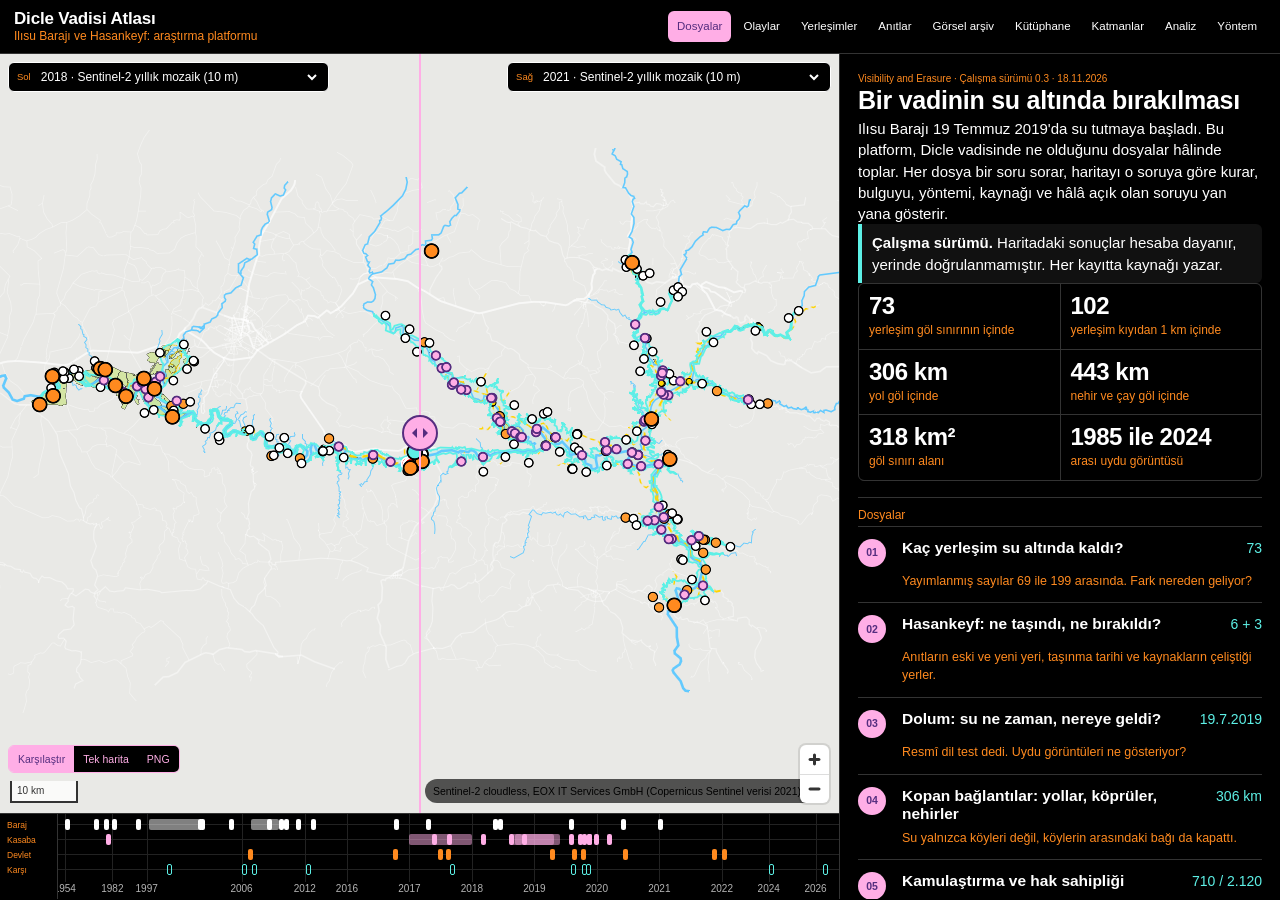
==== commit ebf79070: "Atlas 0.3: rapor verileri, yerlesim kaydi, kutuphane, gun gun dolum, yeni gorsel dil Co-Authored-By:" ====
--- a/harita/index.html
+++ b/harita/index.html
@@ -8,13 +8,13 @@
 <title>Dicle Vadisi Atlası: Ilısu ve Hasankeyf, önce ve sonra</title>
 <meta name="description" content="Ilısu Barajı'nın Dicle vadisinde su altında bıraktığı yerleşimler, yollar, tarım alanları ve arkeolojik alanlar. Uydu görüntüleriyle önce ve sonra karşılaştırması.">
 <link rel="stylesheet" href="vendor/maplibre-gl.css">
-<link rel="stylesheet" href="style.css?v=2">
+<link rel="stylesheet" href="style.css?v=5">
 </head>
 <body>
 <header class="top">
   <div class="brand"><b>Dicle Vadisi Atlası</b><span>Ilısu Barajı ve Hasankeyf: araştırma platformu</span></div>
   <nav id="nav" aria-label="Bölümler">
-    <a href="#dosyalar">Dosyalar</a><a href="#olaylar">Olaylar</a><a href="#yerlesimler">Yerleşimler</a><a href="#anitlar">Anıtlar</a><a href="#arsiv">Görsel arşiv</a><a href="#katmanlar">Katmanlar</a><a href="#analiz">Analiz</a><a href="#kaynaklar">Yöntem</a>
+    <a href="#dosyalar">Dosyalar</a><a href="#olaylar">Olaylar</a><a href="#yerlesimler">Yerleşimler</a><a href="#anitlar">Anıtlar</a><a href="#arsiv">Görsel arşiv</a><a href="#kutuphane">Kütüphane</a><a href="#katmanlar">Katmanlar</a><a href="#analiz">Analiz</a><a href="#kaynaklar">Yöntem</a>
   </nav>
 </header>
 
@@ -26,7 +26,8 @@
       <div id="split" role="slider" aria-label="Önce ve sonra ayırıcı" tabindex="0"><i></i></div>
       <div class="tag tagA"><label for="imA">Sol</label><select id="imA"></select></div>
       <div class="tag tagB"><label for="imB">Sağ</label><select id="imB"></select></div>
-      <div class="mode"><button type="button" id="m-kars" aria-pressed="true">Karşılaştır</button><button type="button" id="m-tek" aria-pressed="false">Tek harita</button></div>
+      <div class="mode"><button type="button" id="m-kars" aria-pressed="true">Karşılaştır</button><button type="button" id="m-tek" aria-pressed="false">Tek harita</button><button type="button" id="kaydet" title="Bu görünümü PNG olarak indir">PNG</button></div>
+      <div id="gun" hidden><button type="button" id="gun-oy" aria-label="Oynat ya da durdur">Oynat</button><input type="range" id="gun-r" min="0" max="760" step="1" value="48" aria-label="Tarih"><b id="gun-t"></b><button type="button" id="gun-k" title="Doğal renk ile su vurgulu görüntü arasında geç">Renk</button><button type="button" id="gun-x" aria-label="Kapat">Kapat</button></div>
     </div>
     <div id="zc" aria-label="Zaman çizgisi"><div id="zc-lab"></div><div id="zc-in"></div></div>
   </section>
@@ -35,9 +36,9 @@
     <section id="kart" class="kart" hidden></section>
     <section id="p-dosyalar" class="panel">
       <div id="d-liste">
-        <p class="eyebrow">Visibility and Erasure · Çalışma sürümü 0.2 · 17.11.2026</p>
+        <p class="eyebrow">Visibility and Erasure · Çalışma sürümü 0.3 · 18.11.2026</p>
         <h1>Bir vadinin su altında bırakılması</h1>
-        <p>Ilısu Barajı 19 Temmuz 2019'da su tutmaya başladı. Bu platform, Dicle vadisinde ne olduğunu yedi dosyada toplar. Her dosya bir soru sorar, haritayı o soruya göre kurar, bulguyu, yöntemi, kaynağı ve hâlâ açık olan soruyu yan yana gösterir.</p>
+        <p>Ilısu Barajı 19 Temmuz 2019'da su tutmaya başladı. Bu platform, Dicle vadisinde ne olduğunu dosyalar hâlinde toplar. Her dosya bir soru sorar, haritayı o soruya göre kurar, bulguyu, yöntemi, kaynağı ve hâlâ açık olan soruyu yan yana gösterir.</p>
         <p class="warn"><b>Çalışma sürümü.</b> Haritadaki sonuçlar hesaba dayanır, yerinde doğrulanmamıştır. Her kayıtta kaynağı yazar.</p>
         <div id="ozet" class="nums"></div>
         <h2>Dosyalar</h2>
@@ -78,6 +79,15 @@
       <button type="button" id="k-daha" class="btn">Daha fazla göster</button>
     </section>
 
+    <section id="p-kutuphane" class="panel" hidden>
+      <h1>Kütüphane</h1>
+      <p class="small">Araştırmanın dayandığı belgeler, köy listeleri, tarihi haritalar, arşivler, görüntü kaynakları ve benzer projeler. Her kayıtta kaynağa bağlantı ve erişim durumu yazar. Bulunamayan birincil belgeler de listededir.</p>
+      <div id="ku-tur" class="chips"></div>
+      <div class="filters"><input id="ku-ara" type="search" placeholder="Başlık, kurum ya da not ara" aria-label="Kütüphanede ara"></div>
+      <p class="small" id="ku-say"></p>
+      <ul id="ku-liste" class="liste"></ul>
+    </section>
+
     <section id="p-katmanlar" class="panel" hidden>
       <h1>Katmanlar</h1>
       <h2>Veri katmanları</h2>
@@ -106,6 +116,12 @@
       <h2>Göl içinde kalan su yolları</h2><div id="a-su" class="bars"></div>
       <h2>Göl içinde kalan yollar</h2><p class="small">Ağustos 2022 haritasında hâlâ çizili duran yolların göl sınırı içindeki uzunluğu.</p><div id="a-yol" class="bars"></div>
       <h2>Göl içinde kalan arazi kullanımı</h2><p class="small">Haritalanmış alanlar. Gerçek kayıp bundan büyüktür, çünkü her tarla çizilmiş değil.</p><div id="a-arazi" class="bars"></div>
+      <h2>Köy nüfusu, 2007 ile 2024 arası</h2><p class="small" id="a-nufus-not"></p><div id="a-nufus" class="bars"></div>
+      <h2>2019'dan 2024'e en çok nüfus kaybeden yerleşimler</h2><p class="small">Göl sınırı içindeki ve kıyıdan 1 km içindeki yerleşimler. 2019 nüfusu 30 ve üstü olanlar.</p><div id="a-kayip" class="bars"></div>
+      <h2>Kayıtlı yer adları</h2><p class="small">Göl çevresindeki 260 yerleşimden kaçının başka dilde adı kayıtlı.</p><div id="a-ad" class="bars"></div>
+      <h2>Arkeolojik alanlar, duruma göre</h2><div id="a-ark" class="bars"></div>
+      <h2>Yıllık elektrik üretimi</h2><div id="a-uretim" class="bars"></div>
+      <h2>Yayımlanmış sayılar: kişi, hane, konut</h2><p class="small">Aynı baraj için farklı kaynakların verdiği sayılar. Her satırda neyin sayıldığı ve kaynağı yazar.</p><table class="tbl" id="a-sayi"></table>
       <h2>Görsel arşiv, kümelere göre</h2><div id="a-kkat" class="bars"></div>
       <h2>Görsel arşiv, dönemlere göre</h2><p class="small">Tarihi bilinen kayıtlar.</p><div id="a-kdon" class="bars"></div>
       <h2>Olaylar, şeritlere göre</h2><div id="a-oser" class="bars"></div>
@@ -125,6 +141,9 @@
         <li>Diğer adlar derleme veridir. Dil ve köken bilgisi içermez.</li>
         <li>Göl sınırı katmanının kaynağı belirsizdir. Hesaplanan alanı 318 km², resmi rakam 313 km².</li>
         <li>Yol ve arazi katmanları gönüllü haritalamaya dayanır, eksiktir.</li>
+        <li>Kürtçe, Ermenice ve Arapça adlar ile köy nüfusları Wikidata kayıtlarından alınmıştır, birincil kaynaktan doğrulanmamıştır.</li>
+        <li>Arkeolojik alanların bir kısmının konumu yaklaşıktır, kartında yazar.</li>
+        <li>Günlük MODIS görüntüsü 250 metre çözünürlüklüdür, bulutlu günlerde yer görünmez.</li>
         <li>Anıt konumları gönüllü haritalamadan alınmıştır, yerinde doğrulanmamıştır.</li>
         <li>Olay tarihleri yayımlanmış kaynaklardan derlenmiştir. Kaynakların uyuşmadığı yerde kayıtta not vardır.</li>
         <li>Görüşmeler ve araştırmacının saha konumları, onay süreci tamamlanana kadar yayımlanmaz.</li>
@@ -139,7 +158,8 @@
 </main>
 
 <script src="vendor/maplibre-gl.js"></script>
-<script src="app.js?v=2"></script>
-<script src="platform.js?v=2"></script>
+<script src="app.js?v=5"></script>
+<script src="platform.js?v=5"></script>
+<script src="ek.js?v=5"></script>
 </body>
 </html>
--- a/harita/style.css
+++ b/harita/style.css
@@ -1,142 +1,178 @@
-/* Düzen: solda harita, sağda tek sütun metin paneli. Telefonda harita üstte, panel altta. Siyah, beyaz, tek kırmızı. */
-:root{--paper:#0c0c0c;--ink:#f1f1ee;--mute:#9b9b97;--line:#343434;--wash:#1b1b1b;--red:#e2001a;--sans:"Helvetica Neue",Helvetica,Arial,"Liberation Sans",sans-serif;color-scheme:dark}
+/* Dicle Vadisi Atlası 0.3. Görsel dil: Topological Atlas (Atlas Otherwise) çizgisinde.
+   Siyah zemin, Unbounded yazı, pembe panel üstünde mor yazı, turuncu küçük notlar, camgöbeği su, kırmızı ince çerçeve. */
+@font-face{font-family:Unbounded;font-weight:300;font-display:swap;src:url(vendor/fonts/unbounded-latin-ext-300-normal.woff2) format("woff2");unicode-range:U+0100-02BA,U+02BD-02C5,U+02C7-02CC,U+02CE-02D7,U+02DD-02FF,U+1E00-1E9F,U+20A0-20C0}
+@font-face{font-family:Unbounded;font-weight:300;font-display:swap;src:url(vendor/fonts/unbounded-latin-300-normal.woff2) format("woff2");unicode-range:U+0000-00FF,U+0131,U+0152-0153,U+02BB-02BC,U+02C6,U+02DA,U+02DC,U+2000-206F,U+20AC,U+2122,U+2191,U+2193,U+2212,U+2215}
+@font-face{font-family:Unbounded;font-weight:400;font-display:swap;src:url(vendor/fonts/unbounded-latin-ext-400-normal.woff2) format("woff2");unicode-range:U+0100-02BA,U+02BD-02C5,U+02C7-02CC,U+02CE-02D7,U+02DD-02FF,U+1E00-1E9F,U+20A0-20C0}
+@font-face{font-family:Unbounded;font-weight:400;font-display:swap;src:url(vendor/fonts/unbounded-latin-400-normal.woff2) format("woff2");unicode-range:U+0000-00FF,U+0131,U+0152-0153,U+02BB-02BC,U+02C6,U+02DA,U+02DC,U+2000-206F,U+20AC,U+2122,U+2191,U+2193,U+2212,U+2215}
+@font-face{font-family:Unbounded;font-weight:700;font-display:swap;src:url(vendor/fonts/unbounded-latin-ext-700-normal.woff2) format("woff2");unicode-range:U+0100-02BA,U+02BD-02C5,U+02C7-02CC,U+02CE-02D7,U+02DD-02FF,U+1E00-1E9F,U+20A0-20C0}
+@font-face{font-family:Unbounded;font-weight:700;font-display:swap;src:url(vendor/fonts/unbounded-latin-700-normal.woff2) format("woff2");unicode-range:U+0000-00FF,U+0131,U+0152-0153,U+02BB-02BC,U+02C6,U+02DA,U+02DC,U+2000-206F,U+20AC,U+2122,U+2191,U+2193,U+2212,U+2215}
+:root{--ground:#000;--ink:#fff;--mute:#b4b4b4;--line:#333;--wash:#111;--pink:#ffaee6;--purple:#552d7f;--orange:#ff8a1f;--cyan:#5df0e6;--red:#f00;
+  --paper:var(--ground);--disp:Unbounded,"Arial Black",Helvetica,Arial,sans-serif;--sans:"Helvetica Neue",Helvetica,Arial,"Liberation Sans",sans-serif;--r:6px;color-scheme:dark}
 *{box-sizing:border-box}
-html,body{height:100%;margin:0;background:var(--paper);color:var(--ink);font-family:var(--sans);font-size:15px;line-height:1.42}
-.top{display:flex;flex-wrap:wrap;align-items:center;gap:6px 24px;padding:10px 16px;border-bottom:1.5px solid var(--ink);border-top:6px solid var(--ink)}
-.brand{display:flex;flex-direction:column;line-height:1.15}
-.brand b{font-size:19px;letter-spacing:-.01em}.brand span{font-size:12.5px;color:var(--mute)}
-nav{display:flex;flex-wrap:wrap;gap:2px 4px;margin-left:auto}
-nav a{color:var(--ink);text-decoration:none;font-weight:700;font-size:13.5px;padding:6px 9px;border:1.5px solid transparent}
-nav a[aria-current="true"]{background:var(--ink);color:var(--paper)}
-nav a:hover{border-color:var(--ink)}
-a:focus-visible,button:focus-visible,select:focus-visible,input:focus-visible,#split:focus-visible{outline:3px solid var(--red);outline-offset:2px}
-.app{display:grid;grid-template-columns:minmax(0,1fr) 420px;height:calc(100% - 63px);min-height:420px}
-.mapwrap{position:relative;min-height:0;border-right:1.5px solid var(--ink)}
-#maps{position:absolute;inset:0 0 86px 0;overflow:hidden;--split:50%;background:#e9e9e6}
+html,body{height:100%;margin:0;background:var(--ground);color:var(--ink);font-family:var(--sans);font-size:15px;line-height:1.42}
+::selection{background:var(--pink);color:var(--purple)}
+.top{display:flex;flex-wrap:wrap;align-items:center;gap:6px 22px;padding:9px 14px;border-bottom:1px solid var(--line)}
+.brand{display:flex;flex-direction:column;line-height:1.2}
+.brand b{font-family:var(--disp);font-weight:700;font-size:17px;letter-spacing:-.01em}
+.brand span{font-size:12px;color:var(--orange)}
+nav{display:flex;flex-wrap:wrap;gap:3px;margin-left:auto}
+nav a{font-family:var(--disp);font-weight:400;color:var(--ink);text-decoration:none;font-size:11.5px;padding:7px 9px;border-radius:var(--r)}
+nav a[aria-current="true"]{background:var(--pink);color:var(--purple)}
+nav a:hover{outline:1px solid var(--pink)}
+a:focus-visible,button:focus-visible,select:focus-visible,input:focus-visible,#split:focus-visible,li:focus-visible{outline:3px solid var(--cyan);outline-offset:2px}
+.app{display:grid;grid-template-columns:minmax(0,1fr) 440px;height:calc(100% - 55px);min-height:420px}
+.mapwrap{position:relative;min-height:0;border-right:1px solid var(--line)}
+#maps{position:absolute;inset:0 0 86px 0;overflow:hidden;--split:50%;background:#0a0a0a}
 .map{position:absolute;inset:0}
 #mapB{clip-path:inset(0 0 0 var(--split))}
-#split{position:absolute;top:0;bottom:0;left:var(--split);width:34px;margin-left:-17px;cursor:ew-resize;z-index:5;touch-action:none}
-#split::before{content:"";position:absolute;left:16px;top:0;bottom:0;width:2px;background:#fff;box-shadow:0 0 0 1px rgba(0,0,0,.55)}
-#split i{position:absolute;left:0;top:50%;width:34px;height:34px;margin-top:-17px;background:#fff;border:1.5px solid #111;border-radius:50%}
+#split{position:absolute;top:0;bottom:0;left:var(--split);width:36px;margin-left:-18px;cursor:ew-resize;z-index:5;touch-action:none}
+#split::before{content:"";position:absolute;left:17px;top:0;bottom:0;width:2px;background:var(--pink)}
+#split i{position:absolute;left:0;top:50%;width:36px;height:36px;margin-top:-18px;background:var(--pink);border:2px solid var(--purple);border-radius:50%}
 #split i::before,#split i::after{content:"";position:absolute;top:11px;border:5px solid transparent}
-#split i::before{left:3px;border-right-color:#111}#split i::after{right:3px;border-left-color:#111}
-.tag{position:absolute;top:8px;z-index:6;background:var(--paper);border:1.5px solid var(--ink);display:flex;align-items:center;gap:6px;padding:3px 6px;font-size:12px;max-width:46%}
-.tag label{font-weight:700;text-transform:uppercase;letter-spacing:.06em;font-size:10.5px}
-.tag select{font:inherit;border:0;background:transparent;max-width:100%;min-width:0;padding:3px 0}
+#split i::before{left:3px;border-right-color:var(--purple)}#split i::after{right:3px;border-left-color:var(--purple)}
+.tag{position:absolute;top:8px;z-index:6;background:var(--ground);border:1.5px solid var(--ink);border-radius:var(--r);display:flex;align-items:center;gap:6px;padding:3px 8px;font-size:12px;max-width:46%}
+.tag label{font-family:var(--disp);font-size:9.5px;color:var(--orange)}
+.tag select{font:inherit;border:0;background:transparent;color:var(--ink);max-width:100%;min-width:0;padding:3px 0}
+.tag select option{background:#000;color:#fff}
 .tagA{left:8px}.tagB{right:8px}
-.mode{position:absolute;left:8px;bottom:44px;z-index:6;display:flex;border:1.5px solid var(--ink)}
-.mode button{font:inherit;font-size:12.5px;font-weight:700;border:0;background:var(--paper);color:var(--ink);padding:6px 9px;cursor:pointer}
-.mode button[aria-pressed="true"]{background:var(--ink);color:var(--paper)}
+.mode{position:absolute;left:8px;bottom:40px;z-index:6;display:flex;border:1.5px solid var(--pink);border-radius:var(--r);overflow:hidden}
+.mode button{font-family:var(--disp);font-size:10.5px;border:0;background:var(--ground);color:var(--pink);padding:7px 9px;cursor:pointer}
+.mode button[aria-pressed="true"]{background:var(--pink);color:var(--purple)}
 #maps.tek #mapB,#maps.tek #split,#maps.tek .tagB{display:none}
-.side{overflow:auto;min-height:0}
-.panel{padding:18px 18px 40px;display:flex;flex-direction:column;gap:10px}
+.side{overflow:auto;min-height:0;scrollbar-width:thin;scrollbar-color:var(--pink) #000}
+.panel{padding:18px 18px 44px;display:flex;flex-direction:column;gap:10px}
 .panel[hidden]{display:none}
-.eyebrow{font-size:11.5px;letter-spacing:.07em;text-transform:uppercase;color:var(--mute);margin:0}
-h1{font-size:28px;line-height:1.05;letter-spacing:-.02em;margin:0 0 4px;text-wrap:balance}
-h2{font-size:12px;letter-spacing:.08em;text-transform:uppercase;margin:14px 0 2px;padding-top:8px;border-top:1.5px solid var(--ink)}
+.eyebrow{font-family:var(--disp);font-size:10px;color:var(--orange);margin:0}
+h1{font-family:var(--disp);font-weight:700;font-size:25px;line-height:1.12;letter-spacing:-.01em;margin:0 0 4px;text-wrap:balance}
+h2{font-family:var(--disp);font-weight:400;font-size:12px;color:var(--orange);margin:16px 0 2px;padding-top:9px;border-top:1px solid var(--line)}
 p{margin:0;max-width:62ch}.small{font-size:13px;color:var(--mute)}
 ul{margin:0;padding-left:18px}li{margin:3px 0}
-.warn{border-left:6px solid var(--red);background:var(--wash);padding:8px 10px}
-.chips{display:flex;flex-wrap:wrap;gap:6px}
-.chips button{font:inherit;font-size:13.5px;border:1.5px solid var(--ink);background:var(--paper);padding:6px 10px;cursor:pointer;text-align:left}
-.chips button:hover{background:var(--ink);color:var(--paper)}
-.nums{display:grid;grid-template-columns:1fr 1fr;border-top:1.5px solid var(--ink);border-left:1.5px solid var(--ink)}
-.nums div{border-right:1.5px solid var(--ink);border-bottom:1.5px solid var(--ink);padding:8px 10px}
-.nums b{display:block;font-size:30px;line-height:1;letter-spacing:-.02em;font-variant-numeric:tabular-nums}
-.nums span{font-size:12.5px;color:var(--mute)}
+.warn,.acik{border-left:4px solid var(--cyan);background:var(--wash);padding:8px 10px;border-radius:0 var(--r) var(--r) 0}
+.acik{border-left-color:var(--pink)}
+.chips,.row{display:flex;flex-wrap:wrap;gap:6px}
+.chips button,.btn{font-family:var(--disp);font-size:10.5px;font-weight:400;border:0;border-radius:var(--r);background:var(--pink);color:var(--purple);padding:7px 10px;cursor:pointer;text-align:left;text-decoration:none;display:inline-block}
+.chips button:hover,.btn:hover{background:var(--ink);color:#000}
+.chips button[aria-pressed="true"]{background:var(--cyan);color:#000}
+.nums{display:grid;grid-template-columns:1fr 1fr;gap:1px;background:var(--line);border:1px solid var(--line);border-radius:var(--r);overflow:hidden}
+.nums div{background:var(--ground);padding:9px 10px}
+.nums b{display:block;font-family:var(--disp);font-weight:700;font-size:24px;line-height:1.05;letter-spacing:-.02em;font-variant-numeric:tabular-nums}
+.nums span{font-size:12px;color:var(--orange)}
 .katlist label,.imlist label{display:grid;grid-template-columns:22px 16px 1fr;gap:8px;align-items:center;padding:7px 0;border-top:1px solid var(--line);cursor:pointer}
-.katlist input{width:18px;height:18px;accent-color:var(--ink);margin:0}
+.katlist input{width:18px;height:18px;accent-color:var(--pink);margin:0}
 .katlist i{width:14px;height:14px;border-radius:50%;border:1.5px solid var(--ink)}
-.katlist i.sq{border-radius:0}.katlist i.ln{height:4px;border:0;border-radius:0}
-.katlist small{grid-column:3;color:var(--mute);margin-top:-6px;font-size:12.5px}
+.katlist i.sq{border-radius:2px}.katlist i.ln{height:4px;border:0;border-radius:0}
+.katlist small{grid-column:3;color:var(--orange);margin-top:-6px;font-size:12px}
 .imlist{display:grid;grid-template-columns:1fr auto auto;gap:0}
 .imlist>*{padding:6px 4px;border-top:1px solid var(--line);font-size:13.5px}
-.imlist b{font-size:11px;text-transform:uppercase;letter-spacing:.06em}
-.imlist button{font:inherit;font-size:12.5px;border:1.5px solid var(--ink);background:var(--paper);padding:2px 8px;cursor:pointer;margin:4px 0 4px 6px}
-.imlist button[aria-pressed="true"]{background:var(--ink);color:var(--paper)}
+.imlist b{font-family:var(--disp);font-weight:400;font-size:10px;color:var(--orange)}
+.imlist button{font-family:var(--disp);font-size:10px;border:1px solid var(--pink);border-radius:var(--r);background:transparent;color:var(--pink);padding:3px 8px;cursor:pointer;margin:4px 0 4px 6px}
+.imlist button[aria-pressed="true"]{background:var(--pink);color:var(--purple)}
 .filters{display:grid;grid-template-columns:1fr 1fr;gap:6px}
 .filters input{grid-column:1/-1}
-.filters input,.filters select{font:inherit;border:1.5px solid var(--ink);padding:8px;background:var(--paper);color:var(--ink);min-width:0}
+.filters input,.filters select{font:inherit;border:1.5px solid var(--ink);border-radius:var(--r);padding:8px;background:var(--ground);color:var(--ink);min-width:0}
 .liste{list-style:none;padding:0;margin:0}
 .liste li{margin:0;border-top:1px solid var(--line)}
-.liste button{font:inherit;width:100%;text-align:left;background:none;border:0;padding:7px 0;cursor:pointer;color:var(--ink);display:grid;grid-template-columns:12px 1fr auto;gap:8px;align-items:baseline}
-.liste button i{width:9px;height:9px;border-radius:50%;background:var(--red);align-self:center}
-.liste button i.k1{background:var(--paper);border:1.5px solid var(--ink)}.liste button i.k3{background:var(--mute)}
-.liste button small{color:var(--mute);font-variant-numeric:tabular-nums;font-size:12.5px}
+.liste button{font:inherit;width:100%;text-align:left;background:none;border:0;padding:8px 0;cursor:pointer;color:var(--ink);display:grid;grid-template-columns:12px 1fr auto;gap:8px;align-items:baseline}
+.liste button:hover span{color:var(--pink)}
+.liste button i{width:10px;height:10px;border-radius:50%;background:var(--pink);align-self:center}
+.liste button i.k1{background:transparent;border:1.5px solid var(--ink)}.liste button i.k3{background:#777}
+.liste button i.sq{border-radius:2px;background:#fff}.liste button i.ho{background:transparent;border:1.5px solid var(--ink)}
+.liste button i.rd{background:var(--red)}.liste button i.or{background:var(--orange)}.liste button i.cy{background:var(--cyan)}
+.liste button small{color:var(--orange);font-variant-numeric:tabular-nums;font-size:12px}
 .liste button em{grid-column:2/-1;font-style:normal;color:var(--mute);font-size:12.5px;margin-top:-4px}
-.bars{display:grid;grid-template-columns:auto 1fr auto;gap:5px 8px;align-items:center;font-size:13.5px}
-.bars i{height:12px;background:var(--ink);display:block;min-width:1px}.bars i.r{background:var(--red)}
-.bars span:last-child{font-variant-numeric:tabular-nums;color:var(--mute)}
+.bars{display:grid;grid-template-columns:auto 1fr auto;gap:5px 8px;align-items:center;font-size:13px}
+.bars i{height:11px;background:var(--ink);display:block;min-width:1px;border-radius:0 3px 3px 0}.bars i.r{background:var(--pink)}
+.bars span:last-child{font-variant-numeric:tabular-nums;color:var(--orange)}
 .tbl{border-collapse:collapse;width:100%;font-size:13.5px}
 .tbl td{border-top:1px solid var(--line);padding:6px 6px 6px 0;vertical-align:top}
-.tbl td:first-child{font-weight:700;font-variant-numeric:tabular-nums;white-space:nowrap;font-size:17px}
+.tbl td:first-child{font-family:var(--disp);font-weight:700;font-variant-numeric:tabular-nums;white-space:nowrap;font-size:14px}
+.tbl small{color:var(--orange);display:block;font-size:12px}
+.tbl a{color:var(--cyan)}
 .kron{list-style:none;padding:0;margin:0}
-.kron li{margin:0;border-top:1px solid var(--line);display:grid;grid-template-columns:86px 1fr;gap:10px;padding:7px 0}
-.kron b{font-variant-numeric:tabular-nums}
-.kron button{font:inherit;font-size:12px;border:1.5px solid var(--ink);background:var(--paper);padding:1px 7px;cursor:pointer;margin-left:6px}
-.maplibregl-popup-content{background:var(--paper);color:var(--ink);font-family:var(--sans);border-radius:0;border:1.5px solid var(--ink);box-shadow:none;padding:10px 12px;max-width:270px;font-size:13.5px;line-height:1.35}
-.maplibregl-popup-content b{font-size:16px;display:block}
-.maplibregl-popup-content span{color:var(--mute);display:block}
-.maplibregl-popup-close-button{font-size:18px;padding:2px 6px}
-.maplibregl-ctrl-attrib{font-size:10.5px}
+.kron li{margin:0;border-top:1px solid var(--line);display:grid;grid-template-columns:92px 1fr;gap:10px;padding:8px 0}
+.kron b{font-family:var(--disp);font-weight:400;font-size:11px;font-variant-numeric:tabular-nums;color:var(--pink)}
+.kron li.t{cursor:pointer}.kron li.t:hover span{color:var(--pink)}
+.kron li i{display:inline-block;width:8px;height:8px;margin-right:6px;background:var(--ink)}
+.kron li i.kasaba{background:var(--pink)}.kron li i.devlet{background:var(--orange)}.kron li i.karsi{background:transparent;border:1.5px solid var(--cyan)}
+.kron small{display:block;color:var(--orange);font-size:12px}
+/* harita üstü */
+.maplibregl-popup-content{font-family:var(--sans);background:var(--pink);color:var(--purple);border-radius:var(--r);border:2px solid var(--red);box-shadow:none;padding:9px 12px;max-width:270px;font-size:13px;line-height:1.35}
+.maplibregl-popup-content b{font-family:var(--disp);font-weight:400;font-size:14px;display:block}
+.maplibregl-popup-content span{display:block}
+.maplibregl-popup-tip{border-top-color:var(--red)!important;border-bottom-color:var(--red)!important}
+.maplibregl-popup-close-button{font-size:18px;padding:2px 6px;color:var(--purple)}
+.maplibregl-ctrl-attrib{font-size:10.5px;background:rgba(0,0,0,.65)!important;color:#ccc}.maplibregl-ctrl-attrib a{color:#ccc}
+.maplibregl-ctrl-group{border-radius:var(--r)!important}
+/* zaman çizgisi */
+#zc{position:absolute;left:0;right:0;bottom:0;height:86px;border-top:1px solid var(--line);background:var(--ground);display:grid;grid-template-columns:58px 1fr}
+#zc-lab{display:grid;grid-template-rows:repeat(4,15px) 1fr;padding-top:5px;font-family:var(--disp);font-size:8.5px;color:var(--orange);padding-left:7px;border-right:1px solid var(--line)}
+#zc-in{position:relative;overflow:hidden}
+#zc-in .ln{position:absolute;left:0;right:0;height:1px;background:#222}
+#zc-in button{position:absolute;height:11px;min-width:5px;width:5px;padding:0;border:0;border-radius:2px;cursor:pointer;background:var(--ink)}
+#zc-in button::after{content:"";position:absolute;inset:-4px -3px}
+#zc-in button.kasaba{background:var(--pink)}#zc-in button.devlet{background:var(--orange)}#zc-in button.karsi{background:transparent;border:1.5px solid var(--cyan)}
+#zc-in button.ar{opacity:.5}
+#zc-in button.sec{outline:2px solid #fff;outline-offset:2px;z-index:3;opacity:1}
+#zc-in .yl{position:absolute;bottom:3px;font-size:10px;color:var(--mute);font-variant-numeric:tabular-nums;transform:translateX(-50%)}
+#zc-in .yt{position:absolute;top:0;bottom:17px;width:1px;background:#222}
+/* kayıt kartı: pembe zemin, mor yazı, kırmızı çerçeve */
+.kart{margin:12px 12px 0;background:var(--pink);color:var(--purple);border:3px solid var(--red);border-radius:var(--r);padding:13px 15px 15px;display:flex;flex-direction:column;gap:7px}
+.kart[hidden]{display:none}
+.kart .kh{display:flex;justify-content:space-between;gap:10px;align-items:start}
+.kart .eyebrow{color:var(--purple);opacity:.8}
+.kart h3{font-family:var(--disp);font-weight:400;font-size:18px;line-height:1.18;margin:2px 0 0}
+.kart dl{display:grid;grid-template-columns:auto 1fr;gap:3px 12px;margin:4px 0 0;font-size:13.5px}
+.kart dt{font-family:var(--disp);font-size:9.5px;padding-top:3px;opacity:.75}.kart dd{margin:0}
+.kart img{max-width:100%;max-height:260px;object-fit:contain;background:#000;align-self:flex-start;border-radius:3px}
+.kart .not{border-left:3px solid var(--purple);padding-left:8px;font-size:13.5px}
+.kart button,.kart .btn{font-family:var(--disp);font-size:10px;font-weight:400;border:1.5px solid var(--purple);border-radius:var(--r);background:transparent;color:var(--purple);padding:5px 9px;cursor:pointer;text-decoration:none}
+.kart button:hover,.kart .btn:hover{background:var(--purple);color:var(--pink)}
+.kart a{color:var(--purple)}
+.kart .cift{display:grid;grid-template-columns:1fr 1fr;gap:4px}
+.kart .cift figure{margin:0;position:relative;background:#000;border-radius:3px;overflow:hidden;aspect-ratio:1}
+.kart .cift img{width:100%;height:100%;max-height:none;object-fit:cover;display:block;border-radius:0}
+.kart .cift figcaption{position:absolute;left:5px;top:4px;font-family:var(--disp);font-size:9.5px;color:#fff;text-shadow:0 0 3px #000,0 0 3px #000}
+.kart .cift u{position:absolute;width:14px;height:14px;margin:-7px 0 0 -7px;border:2px solid var(--pink);border-radius:50%;box-shadow:0 0 0 1px #000}
+.spark{display:flex;align-items:flex-end;gap:2px;height:44px;border-bottom:1.5px solid var(--purple)}
+.spark i{flex:1;background:var(--purple);min-height:1px;border-radius:2px 2px 0 0}
+.spark i.s{background:var(--red)}
+.sparkx{display:flex;justify-content:space-between;font-size:11px;font-variant-numeric:tabular-nums}
+.panel a{color:var(--cyan)}
+/* dosyalar */
+.dos{display:flex;flex-direction:column}
+.dos button{font:inherit;color:var(--ink);background:none;border:0;border-top:1px solid var(--line);padding:12px 0;text-align:left;cursor:pointer;display:grid;grid-template-columns:34px 1fr auto;gap:10px;align-items:start}
+.dos button b{display:grid;place-items:center;width:28px;height:28px;border-radius:50%;background:var(--pink);color:var(--purple);font-family:var(--disp);font-weight:700;font-size:10.5px}
+.dos button span{font-family:var(--disp);font-weight:700;font-size:15.5px;line-height:1.2}
+.dos button:hover span{color:var(--pink)}
+.dos button em{grid-column:2/-1;font-style:normal;color:var(--orange);font-size:12.5px;margin-top:-4px}
+.dos button strong{font-family:var(--disp);font-weight:300;font-size:14px;font-variant-numeric:tabular-nums;color:var(--cyan);white-space:nowrap}
+#d-detay{display:flex;flex-direction:column;gap:10px}#d-detay[hidden]{display:none}
+#d-detay ul{padding-left:18px}#d-detay li{margin:6px 0}
+/* görsel arşiv: kolaj */
+.grid{display:grid;grid-template-columns:repeat(3,1fr);gap:0}
+.grid button{font:inherit;color:#fff;background:#000;border:0;padding:0;cursor:pointer;text-align:left;position:relative;min-width:0;overflow:hidden}
+.grid img,.grid .ph{width:100%;aspect-ratio:1;object-fit:cover;background:#151515;display:block;filter:saturate(.9)}
+.grid button:hover img{filter:none;outline:3px solid var(--pink);outline-offset:-3px}
+.grid span{position:absolute;left:5px;right:5px;bottom:17px;font-family:var(--disp);font-weight:700;font-size:9.5px;line-height:1.15;text-shadow:0 0 4px #000,0 0 4px #000,0 0 2px #000;overflow:hidden;display:-webkit-box;-webkit-line-clamp:3;-webkit-box-orient:vertical}
+.grid small{position:absolute;left:5px;bottom:4px;font-size:10px;color:var(--orange);text-shadow:0 0 3px #000,0 0 3px #000}
+/* gün gün dolum denetimi */
+#gun{position:absolute;left:8px;bottom:84px;z-index:6;background:var(--pink);color:var(--purple);border:2px solid var(--red);border-radius:var(--r);padding:6px 10px;display:flex;align-items:center;gap:8px;font-family:var(--disp);font-size:10.5px;max-width:calc(100% - 16px)}
+#gun[hidden]{display:none}
+#gun input[type=range]{accent-color:var(--purple);width:210px;min-width:60px}
+#gun button{font-family:var(--disp);font-size:10px;border:1.5px solid var(--purple);border-radius:var(--r);background:transparent;color:var(--purple);padding:3px 8px;cursor:pointer}
+#gun b{font-weight:700;font-variant-numeric:tabular-nums;white-space:nowrap}
+.lej{display:flex;flex-wrap:wrap;gap:4px 12px;font-size:12px;color:var(--mute)}
+.lej i{display:inline-block;width:10px;height:10px;margin-right:5px;border-radius:2px;vertical-align:-1px}
 @media (max-width:860px){
   html,body{height:auto}
   .app{display:block;height:auto}
-  .mapwrap{height:62vh;min-height:340px;border-right:0;border-bottom:1.5px solid var(--ink)}
+  .mapwrap{height:70vh;min-height:360px;border-right:0;border-bottom:1px solid var(--line)}
   .side{overflow:visible}
   nav{margin-left:0}
-  nav a{padding:5px 7px;font-size:13px}
-  .brand b{font-size:17px}
+  nav a{padding:6px 7px;font-size:10.5px}
+  .brand b{font-size:15px}
+  #zc{grid-template-columns:44px 1fr}#zc-lab{font-size:7.5px;padding-left:4px}
+  #zc-in .yl:nth-of-type(even){display:none}
+  #gun{right:8px;max-width:none}#gun input[type=range]{flex:1;width:auto}
+  .mode{bottom:40px}
 }
-
-/* 0.2: zaman çizgisi, kayıt kartı, dosyalar, arşiv */
-.maplibregl-popup-tip{border-top-color:var(--ink)!important;border-bottom-color:var(--ink)!important}
-.maplibregl-popup-close-button{color:var(--ink)}
-.maplibregl-ctrl-attrib{background:rgba(0,0,0,.6)!important;color:#ccc}.maplibregl-ctrl-attrib a{color:#ccc}
-#zc{position:absolute;left:0;right:0;bottom:0;height:86px;border-top:1.5px solid var(--ink);background:var(--paper);display:grid;grid-template-columns:58px 1fr}
-#zc-lab{display:grid;grid-template-rows:repeat(4,15px) 1fr;padding-top:5px;font-size:9.5px;letter-spacing:.05em;text-transform:uppercase;color:var(--mute);padding-left:8px;border-right:1px solid var(--line)}
-#zc-in{position:relative;overflow:hidden}
-#zc-in .ln{position:absolute;left:0;right:0;height:1px;background:var(--line)}
-#zc-in button{position:absolute;height:11px;min-width:5px;width:5px;padding:0;border:0;cursor:pointer;background:var(--ink)}
-#zc-in button::after{content:"";position:absolute;inset:-4px -3px}
-#zc-in button.kasaba{background:var(--red)}#zc-in button.devlet{background:#8a8a86}#zc-in button.karsi{background:transparent;border:1.5px solid var(--ink)}
-#zc-in button.ar{opacity:.55}
-#zc-in button.sec{outline:2px solid #fff;outline-offset:2px;z-index:3;opacity:1}
-#zc-in .yl{position:absolute;bottom:3px;font-size:10px;color:var(--mute);font-variant-numeric:tabular-nums;transform:translateX(-50%)}
-#zc-in .yt{position:absolute;top:0;bottom:17px;width:1px;background:var(--line)}
-.kart{border-bottom:1.5px solid var(--ink);background:var(--wash);padding:14px 18px 16px;display:flex;flex-direction:column;gap:6px;border-left:6px solid var(--red)}
-.kart[hidden]{display:none}
-.kart .kh{display:flex;justify-content:space-between;gap:10px;align-items:start}
-.kart h3{font-size:19px;line-height:1.15;margin:0;letter-spacing:-.01em}
-.kart dl{display:grid;grid-template-columns:auto 1fr;gap:3px 12px;margin:4px 0 0;font-size:13.5px}
-.kart dt{color:var(--mute);font-size:11px;letter-spacing:.06em;text-transform:uppercase;padding-top:2px}.kart dd{margin:0}
-.kart img{max-width:100%;max-height:260px;object-fit:contain;background:#000;align-self:flex-start}
-.kart .not{border-left:3px solid var(--red);padding-left:8px;font-size:13.5px}
-.btn,.kart button{font:inherit;font-size:12.5px;font-weight:700;border:1.5px solid var(--ink);background:var(--paper);color:var(--ink);padding:5px 9px;cursor:pointer}
-.btn:hover,.kart button:hover{background:var(--ink);color:var(--paper)}
-.row{display:flex;flex-wrap:wrap;gap:6px}
-.kart a,.panel a{color:var(--ink)}
-.dos{display:flex;flex-direction:column}
-.dos button{font:inherit;color:var(--ink);background:none;border:0;border-top:1px solid var(--line);padding:10px 0;text-align:left;cursor:pointer;display:grid;grid-template-columns:34px 1fr auto;gap:8px;align-items:baseline}
-.dos button:hover{background:var(--wash)}
-.dos button b{font-size:12px;color:var(--red);font-variant-numeric:tabular-nums}
-.dos button span{font-size:16.5px;font-weight:700;line-height:1.2}
-.dos button em{grid-column:2/-1;font-style:normal;color:var(--mute);font-size:13px}
-.dos button strong{font-size:20px;font-variant-numeric:tabular-nums;letter-spacing:-.02em}
-#d-detay{display:flex;flex-direction:column;gap:10px}#d-detay[hidden]{display:none}
-#d-detay ul{padding-left:18px}#d-detay li{margin:5px 0}
-.acik{border-left:6px solid var(--red);background:var(--wash);padding:8px 10px}
-.chips button[aria-pressed="true"]{background:var(--ink);color:var(--paper)}
-.kron li.t{cursor:pointer}.kron li.t:hover{background:var(--wash)}
-.kron li i{display:inline-block;width:8px;height:8px;margin-right:6px;background:var(--ink)}
-.kron li i.kasaba{background:var(--red)}.kron li i.devlet{background:#8a8a86}.kron li i.karsi{background:transparent;border:1.5px solid var(--ink)}
-.kron small{display:block;color:var(--mute);font-size:12.5px}
-.grid{display:grid;grid-template-columns:repeat(3,1fr);gap:6px}
-.grid button{font:inherit;color:var(--ink);background:var(--wash);border:1px solid var(--line);padding:0;cursor:pointer;text-align:left;display:flex;flex-direction:column;min-width:0}
-.grid button:hover{border-color:var(--ink)}
-.grid img,.grid .ph{width:100%;aspect-ratio:4/3;object-fit:cover;background:#000;display:block}
-.grid span{font-size:11.5px;line-height:1.2;padding:4px 5px 0;overflow:hidden;display:-webkit-box;-webkit-line-clamp:2;-webkit-box-orient:vertical}
-.grid small{font-size:10.5px;color:var(--mute);padding:2px 5px 5px;font-variant-numeric:tabular-nums}
-.liste button i.sq{border-radius:0;background:#fff}.liste button i.ho{background:transparent;border:1.5px solid var(--ink)}
-@media (max-width:860px){.mapwrap{height:70vh}#zc{grid-template-columns:44px 1fr}#zc-lab{font-size:8.5px;padding-left:4px}}
-@media (max-width:860px){#zc-in .yl:nth-of-type(even){display:none}}
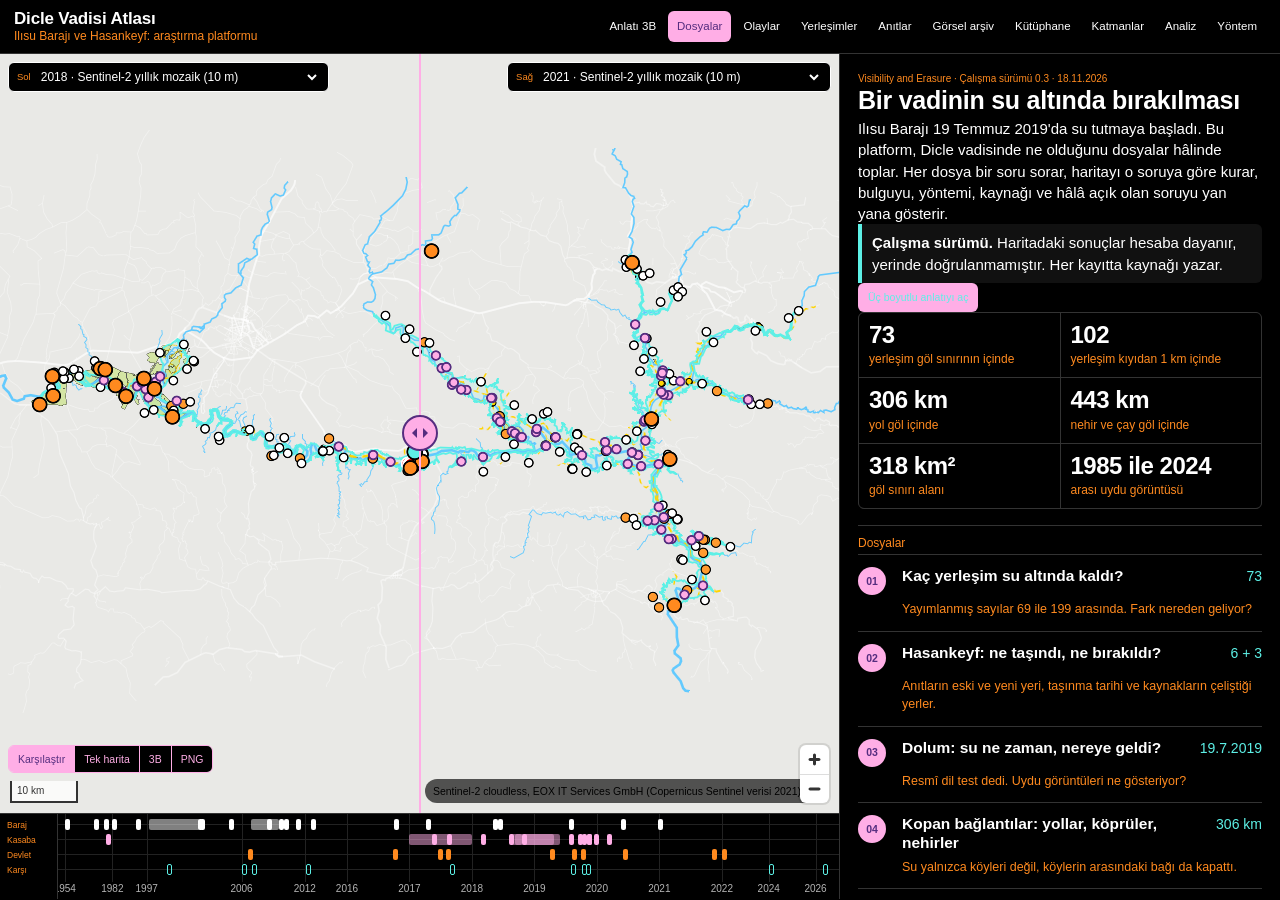
==== commit b17b9f27: "Uc boyutlu anlati: arazi uzerinde bolum bolum hikaye, su kotu modeli; atlasta 3B dugmesi Co-Authored" ====
--- a/harita/index.html
+++ b/harita/index.html
@@ -8,13 +8,13 @@
 <title>Dicle Vadisi Atlası: Ilısu ve Hasankeyf, önce ve sonra</title>
 <meta name="description" content="Ilısu Barajı'nın Dicle vadisinde su altında bıraktığı yerleşimler, yollar, tarım alanları ve arkeolojik alanlar. Uydu görüntüleriyle önce ve sonra karşılaştırması.">
 <link rel="stylesheet" href="vendor/maplibre-gl.css">
-<link rel="stylesheet" href="style.css?v=5">
+<link rel="stylesheet" href="style.css?v=6">
 </head>
 <body>
 <header class="top">
   <div class="brand"><b>Dicle Vadisi Atlası</b><span>Ilısu Barajı ve Hasankeyf: araştırma platformu</span></div>
   <nav id="nav" aria-label="Bölümler">
-    <a href="#dosyalar">Dosyalar</a><a href="#olaylar">Olaylar</a><a href="#yerlesimler">Yerleşimler</a><a href="#anitlar">Anıtlar</a><a href="#arsiv">Görsel arşiv</a><a href="#kutuphane">Kütüphane</a><a href="#katmanlar">Katmanlar</a><a href="#analiz">Analiz</a><a href="#kaynaklar">Yöntem</a>
+    <a href="hikaye.html">Anlatı 3B</a><a href="#dosyalar">Dosyalar</a><a href="#olaylar">Olaylar</a><a href="#yerlesimler">Yerleşimler</a><a href="#anitlar">Anıtlar</a><a href="#arsiv">Görsel arşiv</a><a href="#kutuphane">Kütüphane</a><a href="#katmanlar">Katmanlar</a><a href="#analiz">Analiz</a><a href="#kaynaklar">Yöntem</a>
   </nav>
 </header>
 
@@ -26,7 +26,7 @@
       <div id="split" role="slider" aria-label="Önce ve sonra ayırıcı" tabindex="0"><i></i></div>
       <div class="tag tagA"><label for="imA">Sol</label><select id="imA"></select></div>
       <div class="tag tagB"><label for="imB">Sağ</label><select id="imB"></select></div>
-      <div class="mode"><button type="button" id="m-kars" aria-pressed="true">Karşılaştır</button><button type="button" id="m-tek" aria-pressed="false">Tek harita</button><button type="button" id="kaydet" title="Bu görünümü PNG olarak indir">PNG</button></div>
+      <div class="mode"><button type="button" id="m-kars" aria-pressed="true">Karşılaştır</button><button type="button" id="m-tek" aria-pressed="false">Tek harita</button><button type="button" id="m-3b" aria-pressed="false" title="Üç boyutlu arazi: sağ tuşla ya da iki parmakla döndür">3B</button><button type="button" id="kaydet" title="Bu görünümü PNG olarak indir">PNG</button></div>
       <div id="gun" hidden><button type="button" id="gun-oy" aria-label="Oynat ya da durdur">Oynat</button><input type="range" id="gun-r" min="0" max="760" step="1" value="48" aria-label="Tarih"><b id="gun-t"></b><button type="button" id="gun-k" title="Doğal renk ile su vurgulu görüntü arasında geç">Renk</button><button type="button" id="gun-x" aria-label="Kapat">Kapat</button></div>
     </div>
     <div id="zc" aria-label="Zaman çizgisi"><div id="zc-lab"></div><div id="zc-in"></div></div>
@@ -40,6 +40,7 @@
         <h1>Bir vadinin su altında bırakılması</h1>
         <p>Ilısu Barajı 19 Temmuz 2019'da su tutmaya başladı. Bu platform, Dicle vadisinde ne olduğunu dosyalar hâlinde toplar. Her dosya bir soru sorar, haritayı o soruya göre kurar, bulguyu, yöntemi, kaynağı ve hâlâ açık olan soruyu yan yana gösterir.</p>
         <p class="warn"><b>Çalışma sürümü.</b> Haritadaki sonuçlar hesaba dayanır, yerinde doğrulanmamıştır. Her kayıtta kaynağı yazar.</p>
+        <div class="row"><a class="btn" href="hikaye.html">Üç boyutlu anlatıyı aç</a></div>
         <div id="ozet" class="nums"></div>
         <h2>Dosyalar</h2>
         <div id="dos" class="dos"></div>
@@ -158,8 +159,8 @@
 </main>
 
 <script src="vendor/maplibre-gl.js"></script>
-<script src="app.js?v=5"></script>
-<script src="platform.js?v=5"></script>
-<script src="ek.js?v=5"></script>
+<script src="app.js?v=6"></script>
+<script src="platform.js?v=6"></script>
+<script src="ek.js?v=6"></script>
 </body>
 </html>
--- a/harita/style.css
+++ b/harita/style.css
@@ -38,6 +38,7 @@
 .mode{position:absolute;left:8px;bottom:40px;z-index:6;display:flex;border:1.5px solid var(--pink);border-radius:var(--r);overflow:hidden}
 .mode button{font-family:var(--disp);font-size:10.5px;border:0;background:var(--ground);color:var(--pink);padding:7px 9px;cursor:pointer}
 .mode button[aria-pressed="true"]{background:var(--pink);color:var(--purple)}
+.mode button+button{border-left:1px solid var(--pink)}
 #maps.tek #mapB,#maps.tek #split,#maps.tek .tagB{display:none}
 .side{overflow:auto;min-height:0;scrollbar-width:thin;scrollbar-color:var(--pink) #000}
 .panel{padding:18px 18px 44px;display:flex;flex-direction:column;gap:10px}
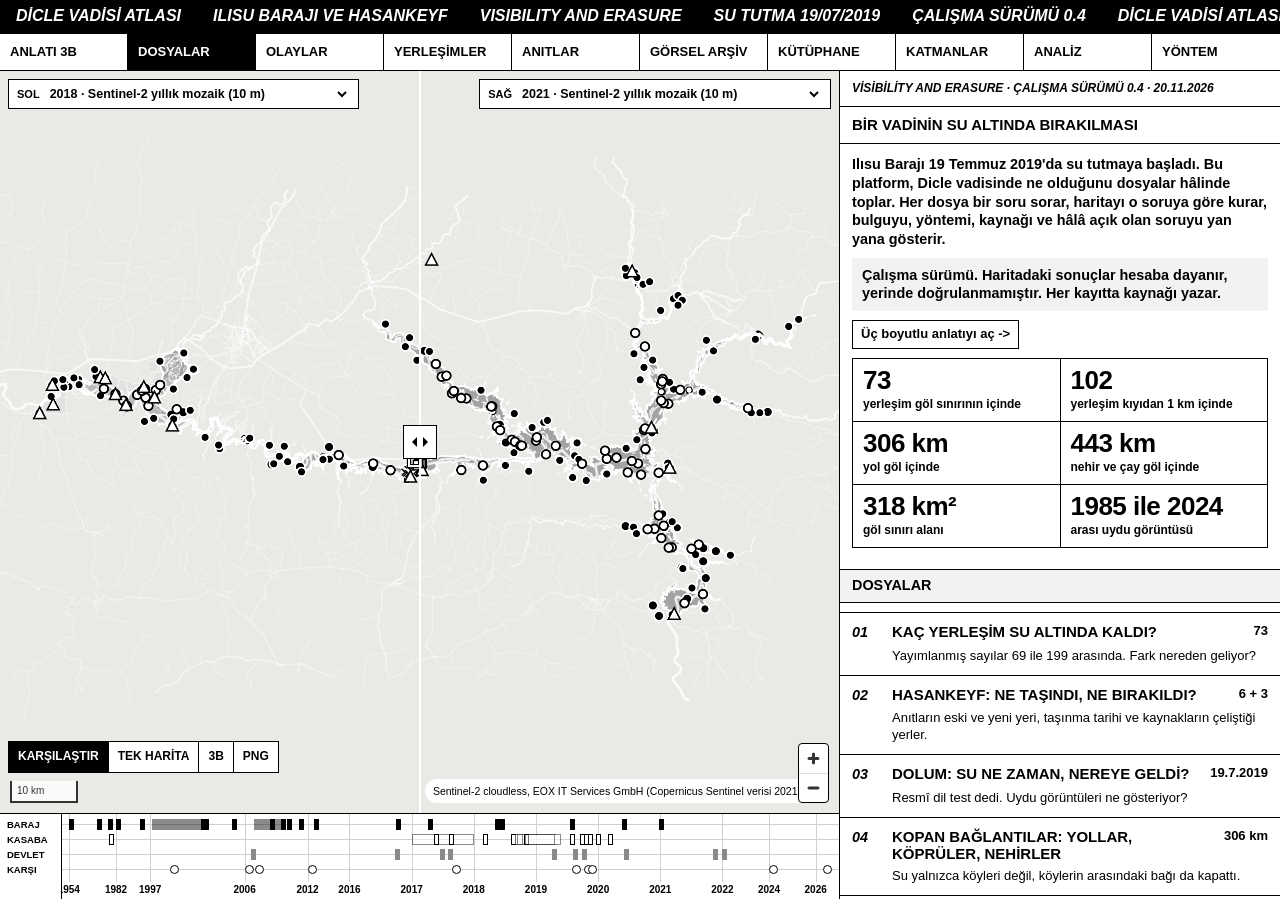
==== commit d9d1cd31: "Gorsel dil: Urban Surveillance Bureau cizgisinde siyah beyaz, akan serit, sutun basliklari, bicimle " ====
--- a/harita/index.html
+++ b/harita/index.html
@@ -8,11 +8,12 @@
 <title>Dicle Vadisi Atlası: Ilısu ve Hasankeyf, önce ve sonra</title>
 <meta name="description" content="Ilısu Barajı'nın Dicle vadisinde su altında bıraktığı yerleşimler, yollar, tarım alanları ve arkeolojik alanlar. Uydu görüntüleriyle önce ve sonra karşılaştırması.">
 <link rel="stylesheet" href="vendor/maplibre-gl.css">
-<link rel="stylesheet" href="style.css?v=6">
+<link rel="stylesheet" href="style.css?v=8">
 </head>
 <body>
+<div class="akis" aria-hidden="true"><div><span>Dicle Vadisi Atlası</span><span>Ilısu Barajı ve Hasankeyf</span><span lang="en">Visibility and Erasure</span><span>Su tutma 19/07/2019</span><span>Çalışma sürümü 0.4</span><span>Dicle Vadisi Atlası</span><span>Ilısu Barajı ve Hasankeyf</span><span lang="en">Visibility and Erasure</span><span>Su tutma 19/07/2019</span><span>Çalışma sürümü 0.4</span><span>Dicle Vadisi Atlası</span><span>Ilısu Barajı ve Hasankeyf</span><span lang="en">Visibility and Erasure</span><span>Su tutma 19/07/2019</span><span>Çalışma sürümü 0.4</span><span>Dicle Vadisi Atlası</span><span>Ilısu Barajı ve Hasankeyf</span><span lang="en">Visibility and Erasure</span><span>Su tutma 19/07/2019</span><span>Çalışma sürümü 0.4</span><span>Dicle Vadisi Atlası</span><span>Ilısu Barajı ve Hasankeyf</span><span lang="en">Visibility and Erasure</span><span>Su tutma 19/07/2019</span><span>Çalışma sürümü 0.4</span><span>Dicle Vadisi Atlası</span><span>Ilısu Barajı ve Hasankeyf</span><span lang="en">Visibility and Erasure</span><span>Su tutma 19/07/2019</span><span>Çalışma sürümü 0.4</span></div></div>
 <header class="top">
-  <div class="brand"><b>Dicle Vadisi Atlası</b><span>Ilısu Barajı ve Hasankeyf: araştırma platformu</span></div>
+  <h1 class="gizli">Dicle Vadisi Atlası: Ilısu Barajı ve Hasankeyf, araştırma platformu</h1>
   <nav id="nav" aria-label="Bölümler">
     <a href="hikaye.html">Anlatı 3B</a><a href="#dosyalar">Dosyalar</a><a href="#olaylar">Olaylar</a><a href="#yerlesimler">Yerleşimler</a><a href="#anitlar">Anıtlar</a><a href="#arsiv">Görsel arşiv</a><a href="#kutuphane">Kütüphane</a><a href="#katmanlar">Katmanlar</a><a href="#analiz">Analiz</a><a href="#kaynaklar">Yöntem</a>
   </nav>
@@ -36,7 +37,7 @@
     <section id="kart" class="kart" hidden></section>
     <section id="p-dosyalar" class="panel">
       <div id="d-liste">
-        <p class="eyebrow">Visibility and Erasure · Çalışma sürümü 0.3 · 18.11.2026</p>
+        <p class="eyebrow">Visibility and Erasure · Çalışma sürümü 0.4 · 20.11.2026</p>
         <h1>Bir vadinin su altında bırakılması</h1>
         <p>Ilısu Barajı 19 Temmuz 2019'da su tutmaya başladı. Bu platform, Dicle vadisinde ne olduğunu dosyalar hâlinde toplar. Her dosya bir soru sorar, haritayı o soruya göre kurar, bulguyu, yöntemi, kaynağı ve hâlâ açık olan soruyu yan yana gösterir.</p>
         <p class="warn"><b>Çalışma sürümü.</b> Haritadaki sonuçlar hesaba dayanır, yerinde doğrulanmamıştır. Her kayıtta kaynağı yazar.</p>
@@ -60,7 +61,7 @@
 
     <section id="p-anitlar" class="panel" hidden>
       <h1>Anıtlar</h1>
-      <p class="small">Hasankeyf'te taşınan, kısmen taşınan ve yerinde bırakılan yapılar. Kırmızı nokta eski yer, beyaz nokta yeni yer, çizgi taşınma hattı.</p>
+      <p class="small">Hasankeyf'te taşınan, kısmen taşınan ve yerinde bırakılan yapılar. Çarpı eski yer, kare yeni yer, kesik çizgi taşınma hattı.</p>
       <div id="an-ozet" class="nums"></div>
       <h2>Taşınma mesafesi, kuş uçuşu</h2><div id="an-mes" class="bars"></div>
       <h2>Taşınan ve bırakılan yapılar</h2><ul id="an-liste" class="liste"></ul>
@@ -159,8 +160,8 @@
 </main>
 
 <script src="vendor/maplibre-gl.js"></script>
-<script src="app.js?v=6"></script>
-<script src="platform.js?v=6"></script>
-<script src="ek.js?v=6"></script>
+<script src="app.js?v=8"></script>
+<script src="platform.js?v=8"></script>
+<script src="ek.js?v=8"></script>
 </body>
 </html>
--- a/harita/style.css
+++ b/harita/style.css
@@ -1,179 +1,188 @@
-/* Dicle Vadisi Atlası 0.3. Görsel dil: Topological Atlas (Atlas Otherwise) çizgisinde.
-   Siyah zemin, Unbounded yazı, pembe panel üstünde mor yazı, turuncu küçük notlar, camgöbeği su, kırmızı ince çerçeve. */
-@font-face{font-family:Unbounded;font-weight:300;font-display:swap;src:url(vendor/fonts/unbounded-latin-ext-300-normal.woff2) format("woff2");unicode-range:U+0100-02BA,U+02BD-02C5,U+02C7-02CC,U+02CE-02D7,U+02DD-02FF,U+1E00-1E9F,U+20A0-20C0}
-@font-face{font-family:Unbounded;font-weight:300;font-display:swap;src:url(vendor/fonts/unbounded-latin-300-normal.woff2) format("woff2");unicode-range:U+0000-00FF,U+0131,U+0152-0153,U+02BB-02BC,U+02C6,U+02DA,U+02DC,U+2000-206F,U+20AC,U+2122,U+2191,U+2193,U+2212,U+2215}
-@font-face{font-family:Unbounded;font-weight:400;font-display:swap;src:url(vendor/fonts/unbounded-latin-ext-400-normal.woff2) format("woff2");unicode-range:U+0100-02BA,U+02BD-02C5,U+02C7-02CC,U+02CE-02D7,U+02DD-02FF,U+1E00-1E9F,U+20A0-20C0}
-@font-face{font-family:Unbounded;font-weight:400;font-display:swap;src:url(vendor/fonts/unbounded-latin-400-normal.woff2) format("woff2");unicode-range:U+0000-00FF,U+0131,U+0152-0153,U+02BB-02BC,U+02C6,U+02DA,U+02DC,U+2000-206F,U+20AC,U+2122,U+2191,U+2193,U+2212,U+2215}
-@font-face{font-family:Unbounded;font-weight:700;font-display:swap;src:url(vendor/fonts/unbounded-latin-ext-700-normal.woff2) format("woff2");unicode-range:U+0100-02BA,U+02BD-02C5,U+02C7-02CC,U+02CE-02D7,U+02DD-02FF,U+1E00-1E9F,U+20A0-20C0}
-@font-face{font-family:Unbounded;font-weight:700;font-display:swap;src:url(vendor/fonts/unbounded-latin-700-normal.woff2) format("woff2");unicode-range:U+0000-00FF,U+0131,U+0152-0153,U+02BB-02BC,U+02C6,U+02DA,U+02DC,U+2000-206F,U+20AC,U+2122,U+2191,U+2193,U+2212,U+2215}
-:root{--ground:#000;--ink:#fff;--mute:#b4b4b4;--line:#333;--wash:#111;--pink:#ffaee6;--purple:#552d7f;--orange:#ff8a1f;--cyan:#5df0e6;--red:#f00;
-  --paper:var(--ground);--disp:Unbounded,"Arial Black",Helvetica,Arial,sans-serif;--sans:"Helvetica Neue",Helvetica,Arial,"Liberation Sans",sans-serif;--r:6px;color-scheme:dark}
-*{box-sizing:border-box}
-html,body{height:100%;margin:0;background:var(--ground);color:var(--ink);font-family:var(--sans);font-size:15px;line-height:1.42}
-::selection{background:var(--pink);color:var(--purple)}
-.top{display:flex;flex-wrap:wrap;align-items:center;gap:6px 22px;padding:9px 14px;border-bottom:1px solid var(--line)}
-.brand{display:flex;flex-direction:column;line-height:1.2}
-.brand b{font-family:var(--disp);font-weight:700;font-size:17px;letter-spacing:-.01em}
-.brand span{font-size:12px;color:var(--orange)}
-nav{display:flex;flex-wrap:wrap;gap:3px;margin-left:auto}
-nav a{font-family:var(--disp);font-weight:400;color:var(--ink);text-decoration:none;font-size:11.5px;padding:7px 9px;border-radius:var(--r)}
-nav a[aria-current="true"]{background:var(--pink);color:var(--purple)}
-nav a:hover{outline:1px solid var(--pink)}
-a:focus-visible,button:focus-visible,select:focus-visible,input:focus-visible,#split:focus-visible,li:focus-visible{outline:3px solid var(--cyan);outline-offset:2px}
-.app{display:grid;grid-template-columns:minmax(0,1fr) 440px;height:calc(100% - 55px);min-height:420px}
-.mapwrap{position:relative;min-height:0;border-right:1px solid var(--line)}
-#maps{position:absolute;inset:0 0 86px 0;overflow:hidden;--split:50%;background:#0a0a0a}
+/* Dicle Vadisi Atlası 0.4. Görsel dil: Urban Surveillance Bureau çizgisinde.
+   Siyah ve beyaz, kalın Helvetica, 1 piksel siyah çizgiyle ayrılan sütunlar, üstte akan eğik büyük harfli şerit. Köşe yuvarlama ve renk yok. */
+:root{--ink:#000;--paper:#fff;--grey:#f2f2f2;--mid:#8a8a8a;--line:#000;
+  --sans:"Helvetica Neue",Helvetica,"TeX Gyre Heros","Nimbus Sans",Arial,sans-serif;--disp:var(--sans);color-scheme:light}
+*{box-sizing:border-box;border-radius:0}
+html,body{height:100%;margin:0;background:var(--paper);color:var(--ink);font-family:var(--sans);font-weight:700;font-size:14.4px;line-height:1.3}
+::selection{background:#000;color:#fff}
+.gizli{position:absolute;width:1px;height:1px;overflow:hidden;clip:rect(0 0 0 0);white-space:nowrap}
+/* akan şerit */
+.akis{background:#000;color:#fff;overflow:hidden;white-space:nowrap;height:34px;display:flex;align-items:center;font-style:italic;font-size:16px;text-transform:uppercase;border-bottom:1px solid #000}
+.akis>div{display:inline-block;animation:akis 90s linear infinite;will-change:transform}
+.akis span{display:inline-block;padding:0 16px}
+@keyframes akis{from{transform:translateX(0)}to{transform:translateX(-50%)}}
+@media (prefers-reduced-motion:reduce){.akis>div{animation:none}}
+/* sütun başlıkları olarak gezinme */
+.top{border-bottom:1px solid var(--line)}
+nav{display:grid;grid-auto-flow:column;grid-auto-columns:1fr}
+nav a{color:var(--ink);text-decoration:none;text-transform:uppercase;font-size:13px;line-height:1.1;padding:10px 10px;border-right:1px solid var(--line);display:flex;align-items:center;min-height:36px}
+nav a:last-child{border-right:0}
+nav a[aria-current="true"],nav a:hover{background:#000;color:#fff}
+a{color:inherit}
+a:focus-visible,button:focus-visible,select:focus-visible,input:focus-visible,#split:focus-visible,li:focus-visible{outline:3px solid #000;outline-offset:2px;box-shadow:0 0 0 5px #fff}
+.app{display:grid;grid-template-columns:minmax(0,1fr) 440px;height:calc(100% - 72px);min-height:420px}
+.mapwrap{position:relative;min-height:0;border-right:1px solid var(--line);background:#000}
+#maps{position:absolute;inset:0 0 86px 0;overflow:hidden;--split:50%;background:#000}
 .map{position:absolute;inset:0}
 #mapB{clip-path:inset(0 0 0 var(--split))}
 #split{position:absolute;top:0;bottom:0;left:var(--split);width:36px;margin-left:-18px;cursor:ew-resize;z-index:5;touch-action:none}
-#split::before{content:"";position:absolute;left:17px;top:0;bottom:0;width:2px;background:var(--pink)}
-#split i{position:absolute;left:0;top:50%;width:36px;height:36px;margin-top:-18px;background:var(--pink);border:2px solid var(--purple);border-radius:50%}
+#split::before{content:"";position:absolute;left:17px;top:0;bottom:0;width:2px;background:#fff}
+#split i{position:absolute;left:1px;top:50%;width:34px;height:34px;margin-top:-17px;background:#fff;border:1px solid #000}
 #split i::before,#split i::after{content:"";position:absolute;top:11px;border:5px solid transparent}
-#split i::before{left:3px;border-right-color:var(--purple)}#split i::after{right:3px;border-left-color:var(--purple)}
-.tag{position:absolute;top:8px;z-index:6;background:var(--ground);border:1.5px solid var(--ink);border-radius:var(--r);display:flex;align-items:center;gap:6px;padding:3px 8px;font-size:12px;max-width:46%}
-.tag label{font-family:var(--disp);font-size:9.5px;color:var(--orange)}
-.tag select{font:inherit;border:0;background:transparent;color:var(--ink);max-width:100%;min-width:0;padding:3px 0}
-.tag select option{background:#000;color:#fff}
+#split i::before{left:3px;border-right-color:#000}#split i::after{right:3px;border-left-color:#000}
+.tag{position:absolute;top:8px;z-index:6;background:#fff;border:1px solid #000;display:flex;align-items:center;gap:6px;padding:3px 8px;font-size:12.5px;max-width:46%}
+.tag label{text-transform:uppercase;font-size:11px}
+.tag select{font:inherit;border:0;background:transparent;color:#000;max-width:100%;min-width:0;padding:3px 0}
 .tagA{left:8px}.tagB{right:8px}
-.mode{position:absolute;left:8px;bottom:40px;z-index:6;display:flex;border:1.5px solid var(--pink);border-radius:var(--r);overflow:hidden}
-.mode button{font-family:var(--disp);font-size:10.5px;border:0;background:var(--ground);color:var(--pink);padding:7px 9px;cursor:pointer}
-.mode button[aria-pressed="true"]{background:var(--pink);color:var(--purple)}
-.mode button+button{border-left:1px solid var(--pink)}
+.mode{position:absolute;left:8px;bottom:40px;z-index:6;display:flex;border:1px solid #000;background:#fff}
+.mode button{font:inherit;font-size:12px;text-transform:uppercase;border:0;background:#fff;color:#000;padding:7px 9px;cursor:pointer}
+.mode button+button{border-left:1px solid #000}
+.mode button[aria-pressed="true"]{background:#000;color:#fff}
 #maps.tek #mapB,#maps.tek #split,#maps.tek .tagB{display:none}
-.side{overflow:auto;min-height:0;scrollbar-width:thin;scrollbar-color:var(--pink) #000}
-.panel{padding:18px 18px 44px;display:flex;flex-direction:column;gap:10px}
+.side{overflow:auto;min-height:0;background:#fff}
+.panel{padding:0 12px 44px;display:flex;flex-direction:column;gap:9px}
 .panel[hidden]{display:none}
-.eyebrow{font-family:var(--disp);font-size:10px;color:var(--orange);margin:0}
-h1{font-family:var(--disp);font-weight:700;font-size:25px;line-height:1.12;letter-spacing:-.01em;margin:0 0 4px;text-wrap:balance}
-h2{font-family:var(--disp);font-weight:400;font-size:12px;color:var(--orange);margin:16px 0 2px;padding-top:9px;border-top:1px solid var(--line)}
-p{margin:0;max-width:62ch}.small{font-size:13px;color:var(--mute)}
+.eyebrow{font-style:italic;text-transform:uppercase;font-size:12px;margin:10px 0 0}
+h1{font-size:15px;line-height:1.1;text-transform:uppercase;margin:0 -12px 2px;padding:10px 12px;border-bottom:1px solid var(--line);background:#fff;position:sticky;top:0;z-index:3;min-height:36px;display:flex;align-items:center}
+#d-liste>h1,#d-detay>h1{position:static;border-top:1px solid var(--line)}
+h2{font-size:14.4px;line-height:1.1;text-transform:uppercase;margin:12px -12px 0;padding:8px 12px;border-top:1px solid var(--line);border-bottom:1px solid var(--line);background:var(--grey)}
+p{margin:0;max-width:64ch}.small{font-size:13px}
 ul{margin:0;padding-left:18px}li{margin:3px 0}
-.warn,.acik{border-left:4px solid var(--cyan);background:var(--wash);padding:8px 10px;border-radius:0 var(--r) var(--r) 0}
-.acik{border-left-color:var(--pink)}
+.warn{background:var(--grey);padding:8px 10px}
+.acik{background:#000;color:#fff;padding:9px 10px}
 .chips,.row{display:flex;flex-wrap:wrap;gap:6px}
-.chips button,.btn{font-family:var(--disp);font-size:10.5px;font-weight:400;border:0;border-radius:var(--r);background:var(--pink);color:var(--purple);padding:7px 10px;cursor:pointer;text-align:left;text-decoration:none;display:inline-block}
-.chips button:hover,.btn:hover{background:var(--ink);color:#000}
-.chips button[aria-pressed="true"]{background:var(--cyan);color:#000}
-.nums{display:grid;grid-template-columns:1fr 1fr;gap:1px;background:var(--line);border:1px solid var(--line);border-radius:var(--r);overflow:hidden}
-.nums div{background:var(--ground);padding:9px 10px}
-.nums b{display:block;font-family:var(--disp);font-weight:700;font-size:24px;line-height:1.05;letter-spacing:-.02em;font-variant-numeric:tabular-nums}
-.nums span{font-size:12px;color:var(--orange)}
-.katlist label,.imlist label{display:grid;grid-template-columns:22px 16px 1fr;gap:8px;align-items:center;padding:7px 0;border-top:1px solid var(--line);cursor:pointer}
-.katlist input{width:18px;height:18px;accent-color:var(--pink);margin:0}
-.katlist i{width:14px;height:14px;border-radius:50%;border:1.5px solid var(--ink)}
-.katlist i.sq{border-radius:2px}.katlist i.ln{height:4px;border:0;border-radius:0}
-.katlist small{grid-column:3;color:var(--orange);margin-top:-6px;font-size:12px}
+.chips button,.btn{font:inherit;font-size:13px;border:1px solid #000;background:#fff;color:#000;padding:5px 8px;cursor:pointer;text-align:left;text-decoration:none;display:inline-block}
+.btn::after{content:" ->"}
+.chips button:hover,.btn:hover,.chips button[aria-pressed="true"]{background:#000;color:#fff}
+.nums{display:grid;grid-template-columns:1fr 1fr;gap:1px;background:#000;border:1px solid #000}
+.nums div{background:#fff;padding:8px 10px}
+.nums b{display:block;font-size:26px;line-height:1.05;letter-spacing:-.02em;font-variant-numeric:tabular-nums}
+.nums span{font-size:12px}
+.katlist label,.imlist label{display:grid;grid-template-columns:22px 16px 1fr;gap:8px;align-items:center;padding:7px 0;border-top:1px solid #000;cursor:pointer}
+.katlist label:first-child{border-top:0}
+.katlist input{width:18px;height:18px;accent-color:#000;margin:0}
+.katlist i{width:14px;height:14px;border-radius:50%;border:1.5px solid #000}
+.katlist i.sq{border-radius:0}.katlist i.ln{height:4px;border:1px solid #000;border-radius:0}
+.katlist small{grid-column:3;margin-top:-6px;font-size:12px;font-weight:400}
 .imlist{display:grid;grid-template-columns:1fr auto auto;gap:0}
-.imlist>*{padding:6px 4px;border-top:1px solid var(--line);font-size:13.5px}
-.imlist b{font-family:var(--disp);font-weight:400;font-size:10px;color:var(--orange)}
-.imlist button{font-family:var(--disp);font-size:10px;border:1px solid var(--pink);border-radius:var(--r);background:transparent;color:var(--pink);padding:3px 8px;cursor:pointer;margin:4px 0 4px 6px}
-.imlist button[aria-pressed="true"]{background:var(--pink);color:var(--purple)}
-.filters{display:grid;grid-template-columns:1fr 1fr;gap:6px}
+.imlist>*{padding:6px 4px;border-top:1px solid #000;font-size:13px}
+.imlist b{text-transform:uppercase;font-size:11px}
+.imlist button{font:inherit;font-size:11px;text-transform:uppercase;border:1px solid #000;background:#fff;color:#000;padding:3px 8px;cursor:pointer;margin:4px 0 4px 6px}
+.imlist button[aria-pressed="true"]{background:#000;color:#fff}
+.filters{display:grid;grid-template-columns:1fr 1fr;gap:6px;margin-top:4px}
 .filters input{grid-column:1/-1}
-.filters input,.filters select{font:inherit;border:1.5px solid var(--ink);border-radius:var(--r);padding:8px;background:var(--ground);color:var(--ink);min-width:0}
-.liste{list-style:none;padding:0;margin:0}
-.liste li{margin:0;border-top:1px solid var(--line)}
-.liste button{font:inherit;width:100%;text-align:left;background:none;border:0;padding:8px 0;cursor:pointer;color:var(--ink);display:grid;grid-template-columns:12px 1fr auto;gap:8px;align-items:baseline}
-.liste button:hover span{color:var(--pink)}
-.liste button i{width:10px;height:10px;border-radius:50%;background:var(--pink);align-self:center}
-.liste button i.k1{background:transparent;border:1.5px solid var(--ink)}.liste button i.k3{background:#777}
-.liste button i.sq{border-radius:2px;background:#fff}.liste button i.ho{background:transparent;border:1.5px solid var(--ink)}
-.liste button i.rd{background:var(--red)}.liste button i.or{background:var(--orange)}.liste button i.cy{background:var(--cyan)}
-.liste button small{color:var(--orange);font-variant-numeric:tabular-nums;font-size:12px}
-.liste button em{grid-column:2/-1;font-style:normal;color:var(--mute);font-size:12.5px;margin-top:-4px}
+.filters input,.filters select{font:inherit;border:1px solid #000;padding:8px;background:#fff;color:#000;min-width:0}
+.liste{list-style:none;padding:0;margin:0 -12px}
+.liste li{margin:0;border-top:1px solid #000}
+.liste button{font:inherit;width:100%;text-align:left;background:none;border:0;padding:8px 12px;cursor:pointer;color:#000;display:grid;grid-template-columns:12px 1fr auto;gap:8px;align-items:baseline}
+.liste button:hover{background:#000;color:#fff}
+.liste button:hover i{filter:invert(1)}
+.liste button i{width:10px;height:10px;border-radius:50%;background:#000;border:1.5px solid #000;align-self:center}
+.liste button i.k1,.liste button i.ho{background:#fff}.liste button i.k3{background:var(--mid);border-color:var(--mid)}
+.liste button i.sq{border-radius:0;background:#fff}.liste button i.rd{border-radius:0;transform:rotate(45deg)}
+.liste button i.or{border-radius:0;background:transparent;width:0;height:0;border:6px solid transparent;border-bottom:10px solid #000;border-top:0}
+.liste button i.cy{border-radius:0;background:#fff}
+.liste button small{font-variant-numeric:tabular-nums;font-size:12px;font-weight:400}
+.liste button em{grid-column:2/-1;font-style:normal;font-weight:400;font-size:12.5px;margin-top:-4px}
 .bars{display:grid;grid-template-columns:auto 1fr auto;gap:5px 8px;align-items:center;font-size:13px}
-.bars i{height:11px;background:var(--ink);display:block;min-width:1px;border-radius:0 3px 3px 0}.bars i.r{background:var(--pink)}
-.bars span:last-child{font-variant-numeric:tabular-nums;color:var(--orange)}
+.bars i{height:11px;background:#000;display:block;min-width:1px}
+.bars i.r{background:repeating-linear-gradient(135deg,#000 0 2px,#fff 2px 4px);border:1px solid #000}
+.bars span:last-child{font-variant-numeric:tabular-nums}
 .tbl{border-collapse:collapse;width:100%;font-size:13.5px}
-.tbl td{border-top:1px solid var(--line);padding:6px 6px 6px 0;vertical-align:top}
-.tbl td:first-child{font-family:var(--disp);font-weight:700;font-variant-numeric:tabular-nums;white-space:nowrap;font-size:14px}
-.tbl small{color:var(--orange);display:block;font-size:12px}
-.tbl a{color:var(--cyan)}
-.kron{list-style:none;padding:0;margin:0}
-.kron li{margin:0;border-top:1px solid var(--line);display:grid;grid-template-columns:92px 1fr;gap:10px;padding:8px 0}
-.kron b{font-family:var(--disp);font-weight:400;font-size:11px;font-variant-numeric:tabular-nums;color:var(--pink)}
-.kron li.t{cursor:pointer}.kron li.t:hover span{color:var(--pink)}
-.kron li i{display:inline-block;width:8px;height:8px;margin-right:6px;background:var(--ink)}
-.kron li i.kasaba{background:var(--pink)}.kron li i.devlet{background:var(--orange)}.kron li i.karsi{background:transparent;border:1.5px solid var(--cyan)}
-.kron small{display:block;color:var(--orange);font-size:12px}
+.tbl td{border-top:1px solid #000;padding:6px 6px 6px 0;vertical-align:top}
+.tbl td:first-child{font-variant-numeric:tabular-nums;white-space:nowrap;font-size:15px}
+.tbl small{display:block;font-size:12px;font-weight:400}
+.kron{list-style:none;padding:0;margin:0 -12px}
+.kron li{margin:0;border-top:1px solid #000;display:grid;grid-template-columns:96px 1fr;gap:10px;padding:8px 12px}
+.kron b{font-size:12.5px;font-variant-numeric:tabular-nums}
+.kron li.t{cursor:pointer}.kron li.t:hover{background:#000;color:#fff}
+.kron li.t:hover i{filter:invert(1)}
+.kron li i{display:inline-block;width:9px;height:9px;margin-right:6px;background:#000;border:1.5px solid #000}
+.kron li i.kasaba{background:#fff}.kron li i.devlet{background:var(--mid);border-color:var(--mid)}.kron li i.karsi{background:#fff;border-radius:50%}
+.kron small{display:block;font-size:12px;font-weight:400}
 /* harita üstü */
-.maplibregl-popup-content{font-family:var(--sans);background:var(--pink);color:var(--purple);border-radius:var(--r);border:2px solid var(--red);box-shadow:none;padding:9px 12px;max-width:270px;font-size:13px;line-height:1.35}
-.maplibregl-popup-content b{font-family:var(--disp);font-weight:400;font-size:14px;display:block}
-.maplibregl-popup-content span{display:block}
-.maplibregl-popup-tip{border-top-color:var(--red)!important;border-bottom-color:var(--red)!important}
-.maplibregl-popup-close-button{font-size:18px;padding:2px 6px;color:var(--purple)}
-.maplibregl-ctrl-attrib{font-size:10.5px;background:rgba(0,0,0,.65)!important;color:#ccc}.maplibregl-ctrl-attrib a{color:#ccc}
-.maplibregl-ctrl-group{border-radius:var(--r)!important}
+.maplibregl-map{font-family:var(--sans)}
+.maplibregl-popup-content{font-family:var(--sans);font-weight:700;background:#fff;color:#000;border:1px solid #000;box-shadow:none;padding:8px 11px;max-width:270px;font-size:13px;line-height:1.3}
+.maplibregl-popup-content b{font-size:14.4px;display:block;text-transform:uppercase}
+.maplibregl-popup-content span{display:block;font-weight:400}
+.maplibregl-popup-tip{border-top-color:#000!important;border-bottom-color:#000!important}
+.maplibregl-popup-close-button{font-size:18px;padding:2px 6px;color:#000}
+.maplibregl-ctrl-attrib{font-size:10.5px;font-weight:400}
+.maplibregl-ctrl-group{border:1px solid #000!important;box-shadow:none!important}
 /* zaman çizgisi */
-#zc{position:absolute;left:0;right:0;bottom:0;height:86px;border-top:1px solid var(--line);background:var(--ground);display:grid;grid-template-columns:58px 1fr}
-#zc-lab{display:grid;grid-template-rows:repeat(4,15px) 1fr;padding-top:5px;font-family:var(--disp);font-size:8.5px;color:var(--orange);padding-left:7px;border-right:1px solid var(--line)}
+#zc{position:absolute;left:0;right:0;bottom:0;height:86px;border-top:1px solid #000;background:#fff;display:grid;grid-template-columns:62px 1fr}
+#zc-lab{display:grid;grid-template-rows:repeat(4,15px) 1fr;padding-top:5px;font-size:9.5px;text-transform:uppercase;padding-left:7px;border-right:1px solid #000}
 #zc-in{position:relative;overflow:hidden}
-#zc-in .ln{position:absolute;left:0;right:0;height:1px;background:#222}
-#zc-in button{position:absolute;height:11px;min-width:5px;width:5px;padding:0;border:0;border-radius:2px;cursor:pointer;background:var(--ink)}
+#zc-in .ln{position:absolute;left:0;right:0;height:1px;background:#d0d0d0}
+#zc-in button{position:absolute;height:11px;min-width:5px;width:5px;padding:0;border:1.5px solid #000;cursor:pointer;background:#000}
 #zc-in button::after{content:"";position:absolute;inset:-4px -3px}
-#zc-in button.kasaba{background:var(--pink)}#zc-in button.devlet{background:var(--orange)}#zc-in button.karsi{background:transparent;border:1.5px solid var(--cyan)}
-#zc-in button.ar{opacity:.5}
-#zc-in button.sec{outline:2px solid #fff;outline-offset:2px;z-index:3;opacity:1}
-#zc-in .yl{position:absolute;bottom:3px;font-size:10px;color:var(--mute);font-variant-numeric:tabular-nums;transform:translateX(-50%)}
-#zc-in .yt{position:absolute;top:0;bottom:17px;width:1px;background:#222}
-/* kayıt kartı: pembe zemin, mor yazı, kırmızı çerçeve */
-.kart{margin:12px 12px 0;background:var(--pink);color:var(--purple);border:3px solid var(--red);border-radius:var(--r);padding:13px 15px 15px;display:flex;flex-direction:column;gap:7px}
+#zc-in button.kasaba{background:#fff}#zc-in button.devlet{background:var(--mid);border-color:var(--mid)}#zc-in button.karsi{background:#fff;border-radius:50%;width:9px;min-width:9px;height:9px;margin-top:1px}
+#zc-in button.ar{opacity:.45}
+#zc-in button.sec{outline:2px solid #000;outline-offset:2px;z-index:3;opacity:1}
+#zc-in .yl{position:absolute;bottom:3px;font-size:10px;font-variant-numeric:tabular-nums;transform:translateX(-50%)}
+#zc-in .yt{position:absolute;top:0;bottom:17px;width:1px;background:#d0d0d0}
+/* kayıt kartı: siyah blok */
+.kart{background:#000;color:#fff;padding:12px 12px 14px;display:flex;flex-direction:column;gap:7px;border-bottom:1px solid #000}
 .kart[hidden]{display:none}
 .kart .kh{display:flex;justify-content:space-between;gap:10px;align-items:start}
-.kart .eyebrow{color:var(--purple);opacity:.8}
-.kart h3{font-family:var(--disp);font-weight:400;font-size:18px;line-height:1.18;margin:2px 0 0}
+.kart .eyebrow{margin:0}
+.kart h3{font-size:18px;line-height:1.12;margin:2px 0 0;text-transform:uppercase}
 .kart dl{display:grid;grid-template-columns:auto 1fr;gap:3px 12px;margin:4px 0 0;font-size:13.5px}
-.kart dt{font-family:var(--disp);font-size:9.5px;padding-top:3px;opacity:.75}.kart dd{margin:0}
-.kart img{max-width:100%;max-height:260px;object-fit:contain;background:#000;align-self:flex-start;border-radius:3px}
-.kart .not{border-left:3px solid var(--purple);padding-left:8px;font-size:13.5px}
-.kart button,.kart .btn{font-family:var(--disp);font-size:10px;font-weight:400;border:1.5px solid var(--purple);border-radius:var(--r);background:transparent;color:var(--purple);padding:5px 9px;cursor:pointer;text-decoration:none}
-.kart button:hover,.kart .btn:hover{background:var(--purple);color:var(--pink)}
-.kart a{color:var(--purple)}
-.kart .cift{display:grid;grid-template-columns:1fr 1fr;gap:4px}
-.kart .cift figure{margin:0;position:relative;background:#000;border-radius:3px;overflow:hidden;aspect-ratio:1}
-.kart .cift img{width:100%;height:100%;max-height:none;object-fit:cover;display:block;border-radius:0}
-.kart .cift figcaption{position:absolute;left:5px;top:4px;font-family:var(--disp);font-size:9.5px;color:#fff;text-shadow:0 0 3px #000,0 0 3px #000}
-.kart .cift u{position:absolute;width:14px;height:14px;margin:-7px 0 0 -7px;border:2px solid var(--pink);border-radius:50%;box-shadow:0 0 0 1px #000}
-.spark{display:flex;align-items:flex-end;gap:2px;height:44px;border-bottom:1.5px solid var(--purple)}
-.spark i{flex:1;background:var(--purple);min-height:1px;border-radius:2px 2px 0 0}
-.spark i.s{background:var(--red)}
-.sparkx{display:flex;justify-content:space-between;font-size:11px;font-variant-numeric:tabular-nums}
-.panel a{color:var(--cyan)}
+.kart dt{text-transform:uppercase;font-size:10.5px;padding-top:2px}.kart dd{margin:0}
+.kart img{max-width:100%;max-height:260px;object-fit:contain;background:#000;align-self:flex-start;border:1px solid #fff}
+.kart .not{border-left:3px solid #fff;padding-left:8px;font-size:13px;font-weight:400}
+.kart p{font-weight:400}
+.kart button,.kart .btn{font:inherit;font-size:12px;border:1px solid #fff;background:#000;color:#fff;padding:5px 8px;cursor:pointer;text-decoration:none}
+.kart button:hover,.kart .btn:hover{background:#fff;color:#000}
+.kart a{color:#fff}
+.kart .cift{display:grid;grid-template-columns:1fr 1fr;gap:1px;background:#fff;border:1px solid #fff}
+.kart .cift figure{margin:0;position:relative;background:#000;overflow:hidden;aspect-ratio:1}
+.kart .cift img{width:100%;height:100%;max-height:none;object-fit:cover;display:block;border:0}
+.kart .cift figcaption{position:absolute;left:0;top:0;background:#fff;color:#000;font-size:10.5px;text-transform:uppercase;padding:2px 5px}
+.kart .cift u{position:absolute;width:16px;height:16px;margin:-8px 0 0 -8px;border:2px solid #fff;border-radius:50%;box-shadow:0 0 0 1px #000,inset 0 0 0 1px #000}
+.spark{display:flex;align-items:flex-end;gap:2px;height:44px;border-bottom:1px solid #fff}
+.spark i{flex:1;background:#fff;min-height:1px}
+.spark i.s{background:repeating-linear-gradient(135deg,#fff 0 2px,#000 2px 4px);outline:1px solid #fff;outline-offset:-1px}
+.sparkx{display:flex;justify-content:space-between;font-size:11.5px;font-variant-numeric:tabular-nums}
 /* dosyalar */
-.dos{display:flex;flex-direction:column}
-.dos button{font:inherit;color:var(--ink);background:none;border:0;border-top:1px solid var(--line);padding:12px 0;text-align:left;cursor:pointer;display:grid;grid-template-columns:34px 1fr auto;gap:10px;align-items:start}
-.dos button b{display:grid;place-items:center;width:28px;height:28px;border-radius:50%;background:var(--pink);color:var(--purple);font-family:var(--disp);font-weight:700;font-size:10.5px}
-.dos button span{font-family:var(--disp);font-weight:700;font-size:15.5px;line-height:1.2}
-.dos button:hover span{color:var(--pink)}
-.dos button em{grid-column:2/-1;font-style:normal;color:var(--orange);font-size:12.5px;margin-top:-4px}
-.dos button strong{font-family:var(--disp);font-weight:300;font-size:14px;font-variant-numeric:tabular-nums;color:var(--cyan);white-space:nowrap}
-#d-detay{display:flex;flex-direction:column;gap:10px}#d-detay[hidden]{display:none}
-#d-detay ul{padding-left:18px}#d-detay li{margin:6px 0}
-/* görsel arşiv: kolaj */
-.grid{display:grid;grid-template-columns:repeat(3,1fr);gap:0}
+.dos{display:flex;flex-direction:column;margin:0 -12px}
+.dos button{font:inherit;color:#000;background:#fff;border:0;border-top:1px solid #000;padding:10px 12px;text-align:left;cursor:pointer;display:grid;grid-template-columns:30px 1fr auto;gap:10px;align-items:start}
+.dos button b{font-style:italic;font-size:14.4px}
+.dos button span{font-size:15px;line-height:1.15;text-transform:uppercase}
+.dos button:hover{background:#000;color:#fff}
+.dos button em{grid-column:2/-1;font-style:normal;font-weight:400;font-size:13px;margin-top:-4px}
+.dos button strong{font-size:13px;font-variant-numeric:tabular-nums;white-space:nowrap}
+#d-detay{display:flex;flex-direction:column;gap:9px;padding-top:10px}#d-detay[hidden]{display:none}
+#d-liste{display:flex;flex-direction:column;gap:9px}
+#d-detay ul{padding-left:18px}#d-detay li{margin:6px 0;font-weight:400}
+#d-detay .liste li{margin:0;font-weight:700}
+/* görsel arşiv */
+.grid{display:grid;grid-template-columns:repeat(3,1fr);gap:1px;background:#000;margin:0 -12px;border-top:1px solid #000;border-bottom:1px solid #000}
 .grid button{font:inherit;color:#fff;background:#000;border:0;padding:0;cursor:pointer;text-align:left;position:relative;min-width:0;overflow:hidden}
-.grid img,.grid .ph{width:100%;aspect-ratio:1;object-fit:cover;background:#151515;display:block;filter:saturate(.9)}
-.grid button:hover img{filter:none;outline:3px solid var(--pink);outline-offset:-3px}
-.grid span{position:absolute;left:5px;right:5px;bottom:17px;font-family:var(--disp);font-weight:700;font-size:9.5px;line-height:1.15;text-shadow:0 0 4px #000,0 0 4px #000,0 0 2px #000;overflow:hidden;display:-webkit-box;-webkit-line-clamp:3;-webkit-box-orient:vertical}
-.grid small{position:absolute;left:5px;bottom:4px;font-size:10px;color:var(--orange);text-shadow:0 0 3px #000,0 0 3px #000}
+.grid img,.grid .ph{width:100%;aspect-ratio:1;object-fit:cover;background:#1a1a1a;display:block}
+.grid button:hover img{filter:grayscale(1) contrast(1.15)}
+.grid span{position:absolute;left:0;right:0;bottom:0;background:#000;color:#fff;font-size:10.5px;line-height:1.15;padding:3px 5px 4px;overflow:hidden;display:-webkit-box;-webkit-line-clamp:2;-webkit-box-orient:vertical}
+.grid small{position:absolute;left:0;top:0;background:#fff;color:#000;font-size:10px;padding:1px 4px;max-width:100%;white-space:nowrap;overflow:hidden;text-overflow:ellipsis}
 /* gün gün dolum denetimi */
-#gun{position:absolute;left:8px;bottom:84px;z-index:6;background:var(--pink);color:var(--purple);border:2px solid var(--red);border-radius:var(--r);padding:6px 10px;display:flex;align-items:center;gap:8px;font-family:var(--disp);font-size:10.5px;max-width:calc(100% - 16px)}
+#gun{position:absolute;left:8px;bottom:84px;z-index:6;background:#fff;color:#000;border:1px solid #000;padding:6px 10px;display:flex;align-items:center;gap:8px;font-size:12px;text-transform:uppercase;max-width:calc(100% - 16px)}
 #gun[hidden]{display:none}
-#gun input[type=range]{accent-color:var(--purple);width:210px;min-width:60px}
-#gun button{font-family:var(--disp);font-size:10px;border:1.5px solid var(--purple);border-radius:var(--r);background:transparent;color:var(--purple);padding:3px 8px;cursor:pointer}
-#gun b{font-weight:700;font-variant-numeric:tabular-nums;white-space:nowrap}
-.lej{display:flex;flex-wrap:wrap;gap:4px 12px;font-size:12px;color:var(--mute)}
-.lej i{display:inline-block;width:10px;height:10px;margin-right:5px;border-radius:2px;vertical-align:-1px}
+#gun input[type=range]{accent-color:#000;width:210px;min-width:60px}
+#gun button{font:inherit;font-size:11px;text-transform:uppercase;border:1px solid #000;background:#fff;color:#000;padding:3px 8px;cursor:pointer}
+#gun button:hover{background:#000;color:#fff}
+#gun b{font-variant-numeric:tabular-nums;white-space:nowrap}
+.lej{display:flex;flex-wrap:wrap;gap:4px 12px;font-size:12px}
 @media (max-width:860px){
   html,body{height:auto}
   .app{display:block;height:auto}
-  .mapwrap{height:70vh;min-height:360px;border-right:0;border-bottom:1px solid var(--line)}
+  .mapwrap{height:70vh;min-height:360px;border-right:0;border-bottom:1px solid #000}
   .side{overflow:visible}
-  nav{margin-left:0}
-  nav a{padding:6px 7px;font-size:10.5px}
-  .brand b{font-size:15px}
-  #zc{grid-template-columns:44px 1fr}#zc-lab{font-size:7.5px;padding-left:4px}
+  nav{grid-auto-flow:row;grid-template-columns:repeat(5,1fr)}
+  nav a{font-size:10.5px;padding:8px 6px;border-bottom:1px solid #000;min-height:34px;overflow-wrap:anywhere}
+  nav a:nth-child(5n){border-right:0}
+  nav a:nth-last-child(-n+5){border-bottom:0}
+  .akis{font-size:14px;height:30px}
+  h1{position:static}
+  #zc{grid-template-columns:46px 1fr}#zc-lab{font-size:8px;padding-left:4px}
   #zc-in .yl:nth-of-type(even){display:none}
   #gun{right:8px;max-width:none}#gun input[type=range]{flex:1;width:auto}
-  .mode{bottom:40px}
 }
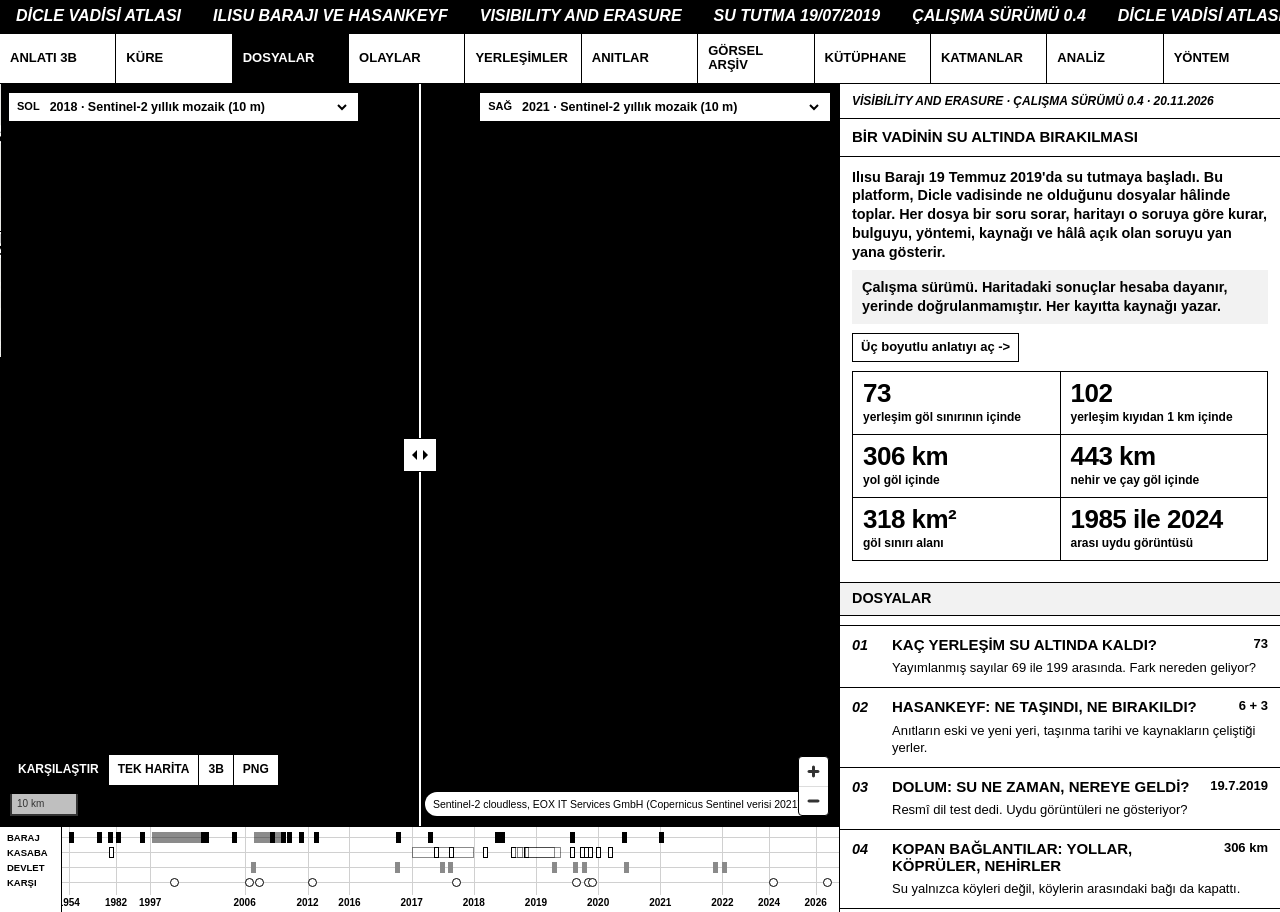
==== commit 04a55275: "Kure: Hasankeyf uzerinde uc boyutlu goruntu kolaji Co-Authored-By: Claude Opus 5.5 <noreply@anthropi" ====
--- a/harita/index.html
+++ b/harita/index.html
@@ -15,7 +15,7 @@
 <header class="top">
   <h1 class="gizli">Dicle Vadisi Atlası: Ilısu Barajı ve Hasankeyf, araştırma platformu</h1>
   <nav id="nav" aria-label="Bölümler">
-    <a href="hikaye.html">Anlatı 3B</a><a href="#dosyalar">Dosyalar</a><a href="#olaylar">Olaylar</a><a href="#yerlesimler">Yerleşimler</a><a href="#anitlar">Anıtlar</a><a href="#arsiv">Görsel arşiv</a><a href="#kutuphane">Kütüphane</a><a href="#katmanlar">Katmanlar</a><a href="#analiz">Analiz</a><a href="#kaynaklar">Yöntem</a>
+    <a href="hikaye.html">Anlatı 3B</a><a href="kure.html">Küre</a><a href="#dosyalar">Dosyalar</a><a href="#olaylar">Olaylar</a><a href="#yerlesimler">Yerleşimler</a><a href="#anitlar">Anıtlar</a><a href="#arsiv">Görsel arşiv</a><a href="#kutuphane">Kütüphane</a><a href="#katmanlar">Katmanlar</a><a href="#analiz">Analiz</a><a href="#kaynaklar">Yöntem</a>
   </nav>
 </header>
 
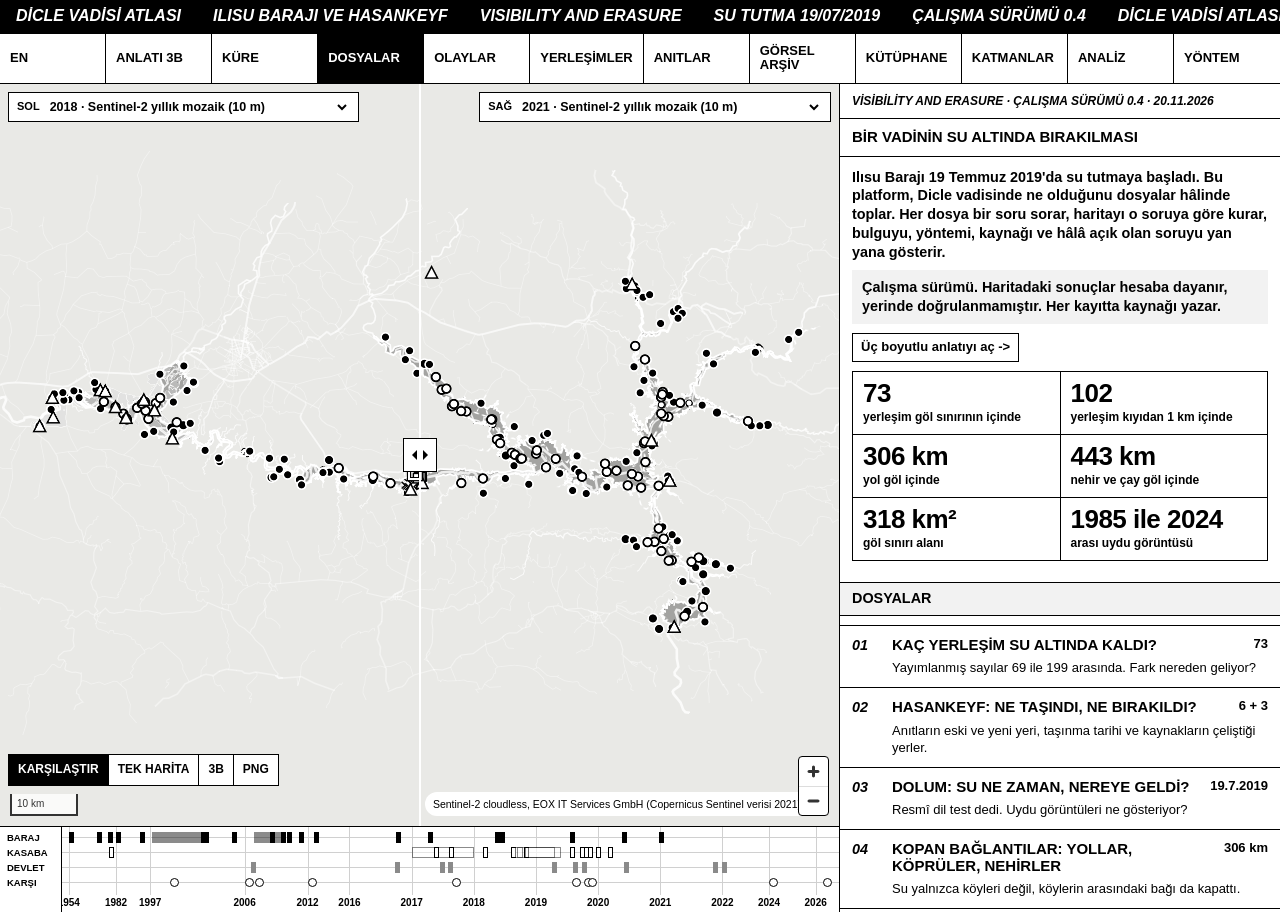
==== commit 9903e859: "English version (harita/en) and EN/TR links Co-Authored-By: Claude Opus 5.5 <noreply@anthropic.com> " ====
--- a/harita/index.html
+++ b/harita/index.html
@@ -15,7 +15,7 @@
 <header class="top">
   <h1 class="gizli">Dicle Vadisi Atlası: Ilısu Barajı ve Hasankeyf, araştırma platformu</h1>
   <nav id="nav" aria-label="Bölümler">
-    <a href="hikaye.html">Anlatı 3B</a><a href="kure.html">Küre</a><a href="#dosyalar">Dosyalar</a><a href="#olaylar">Olaylar</a><a href="#yerlesimler">Yerleşimler</a><a href="#anitlar">Anıtlar</a><a href="#arsiv">Görsel arşiv</a><a href="#kutuphane">Kütüphane</a><a href="#katmanlar">Katmanlar</a><a href="#analiz">Analiz</a><a href="#kaynaklar">Yöntem</a>
+    <a href="en/" lang="en" hreflang="en">EN</a><a href="hikaye.html">Anlatı 3B</a><a href="kure.html">Küre</a><a href="#dosyalar">Dosyalar</a><a href="#olaylar">Olaylar</a><a href="#yerlesimler">Yerleşimler</a><a href="#anitlar">Anıtlar</a><a href="#arsiv">Görsel arşiv</a><a href="#kutuphane">Kütüphane</a><a href="#katmanlar">Katmanlar</a><a href="#analiz">Analiz</a><a href="#kaynaklar">Yöntem</a>
   </nav>
 </header>
 
--- a/harita/style.css
+++ b/harita/style.css
@@ -176,10 +176,10 @@
   .app{display:block;height:auto}
   .mapwrap{height:70vh;min-height:360px;border-right:0;border-bottom:1px solid #000}
   .side{overflow:visible}
-  nav{grid-auto-flow:row;grid-template-columns:repeat(5,1fr)}
+  nav{grid-auto-flow:row;grid-template-columns:repeat(4,1fr)}
   nav a{font-size:10.5px;padding:8px 6px;border-bottom:1px solid #000;min-height:34px;overflow-wrap:anywhere}
-  nav a:nth-child(5n){border-right:0}
-  nav a:nth-last-child(-n+5){border-bottom:0}
+  nav a:nth-child(4n){border-right:0}
+  nav a:nth-last-child(-n+1){border-bottom:0}
   .akis{font-size:14px;height:30px}
   h1{position:static}
   #zc{grid-template-columns:46px 1fr}#zc-lab{font-size:8px;padding-left:4px}
